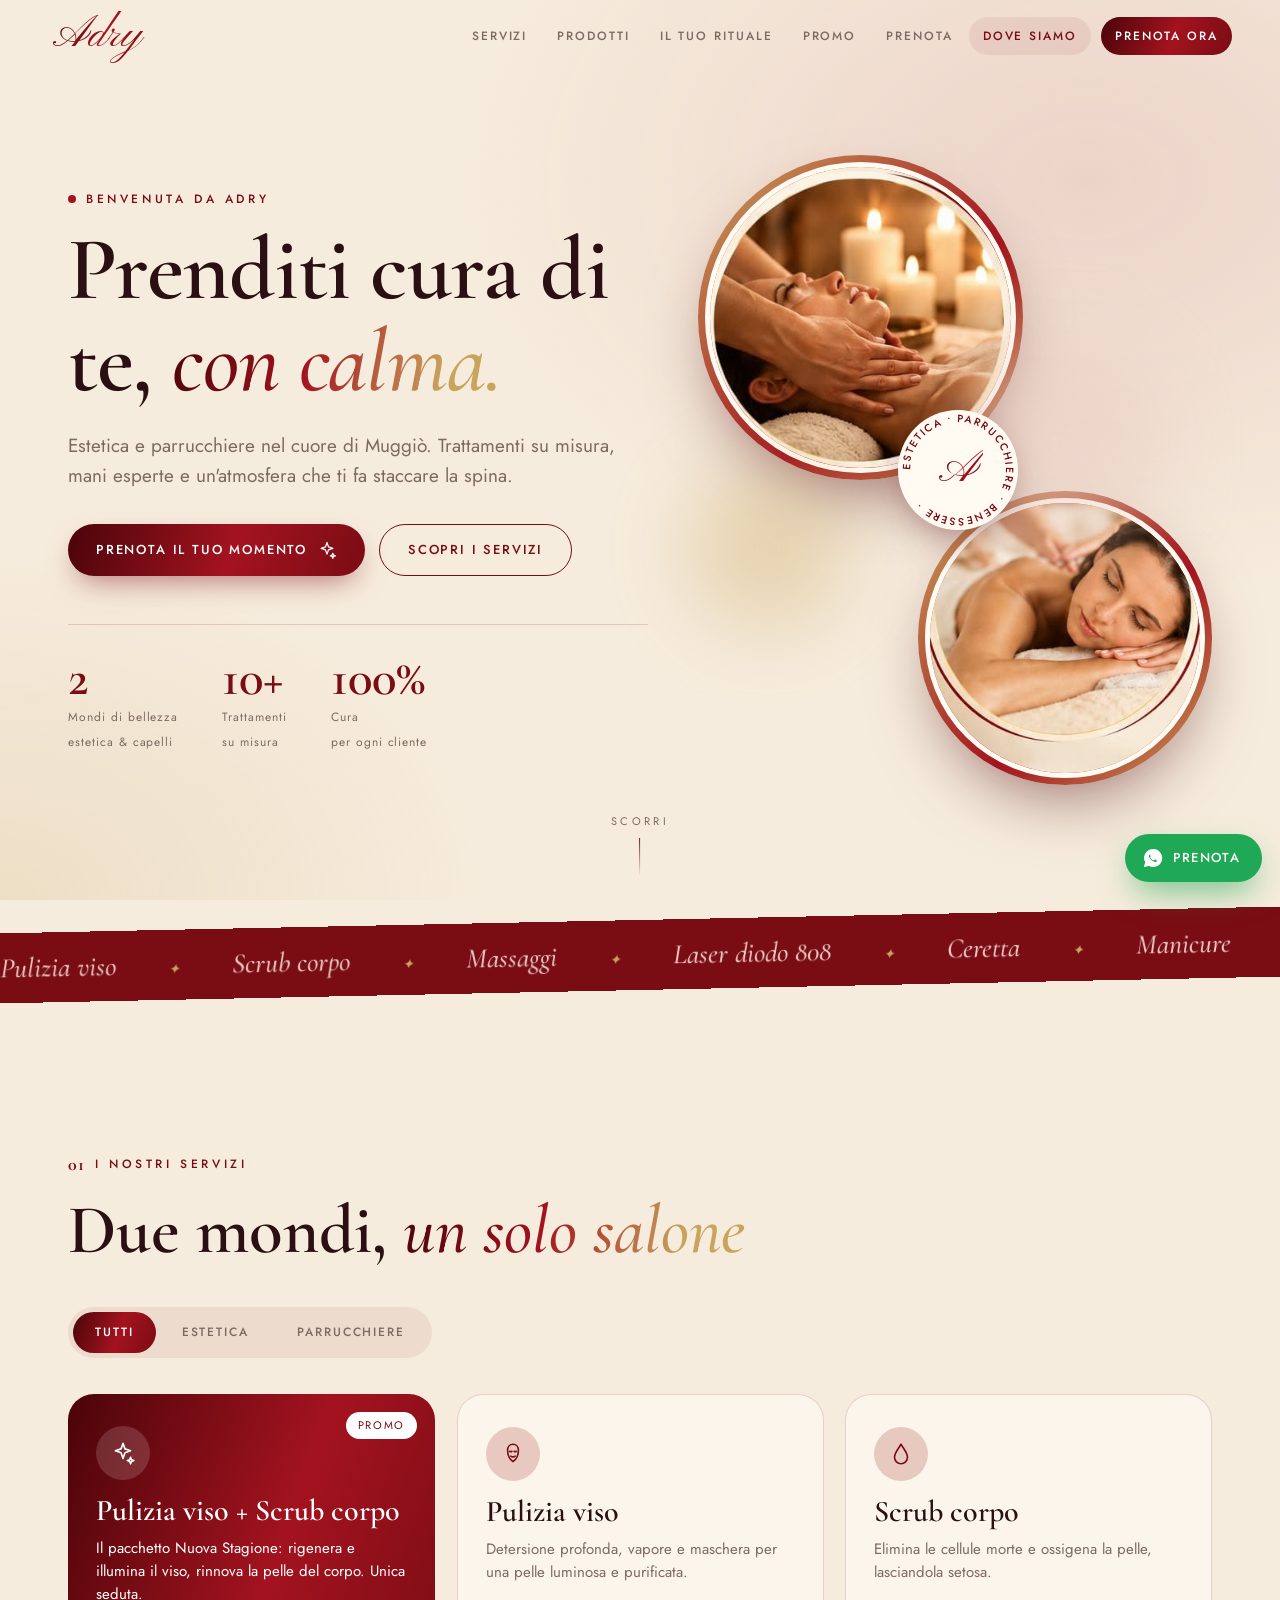
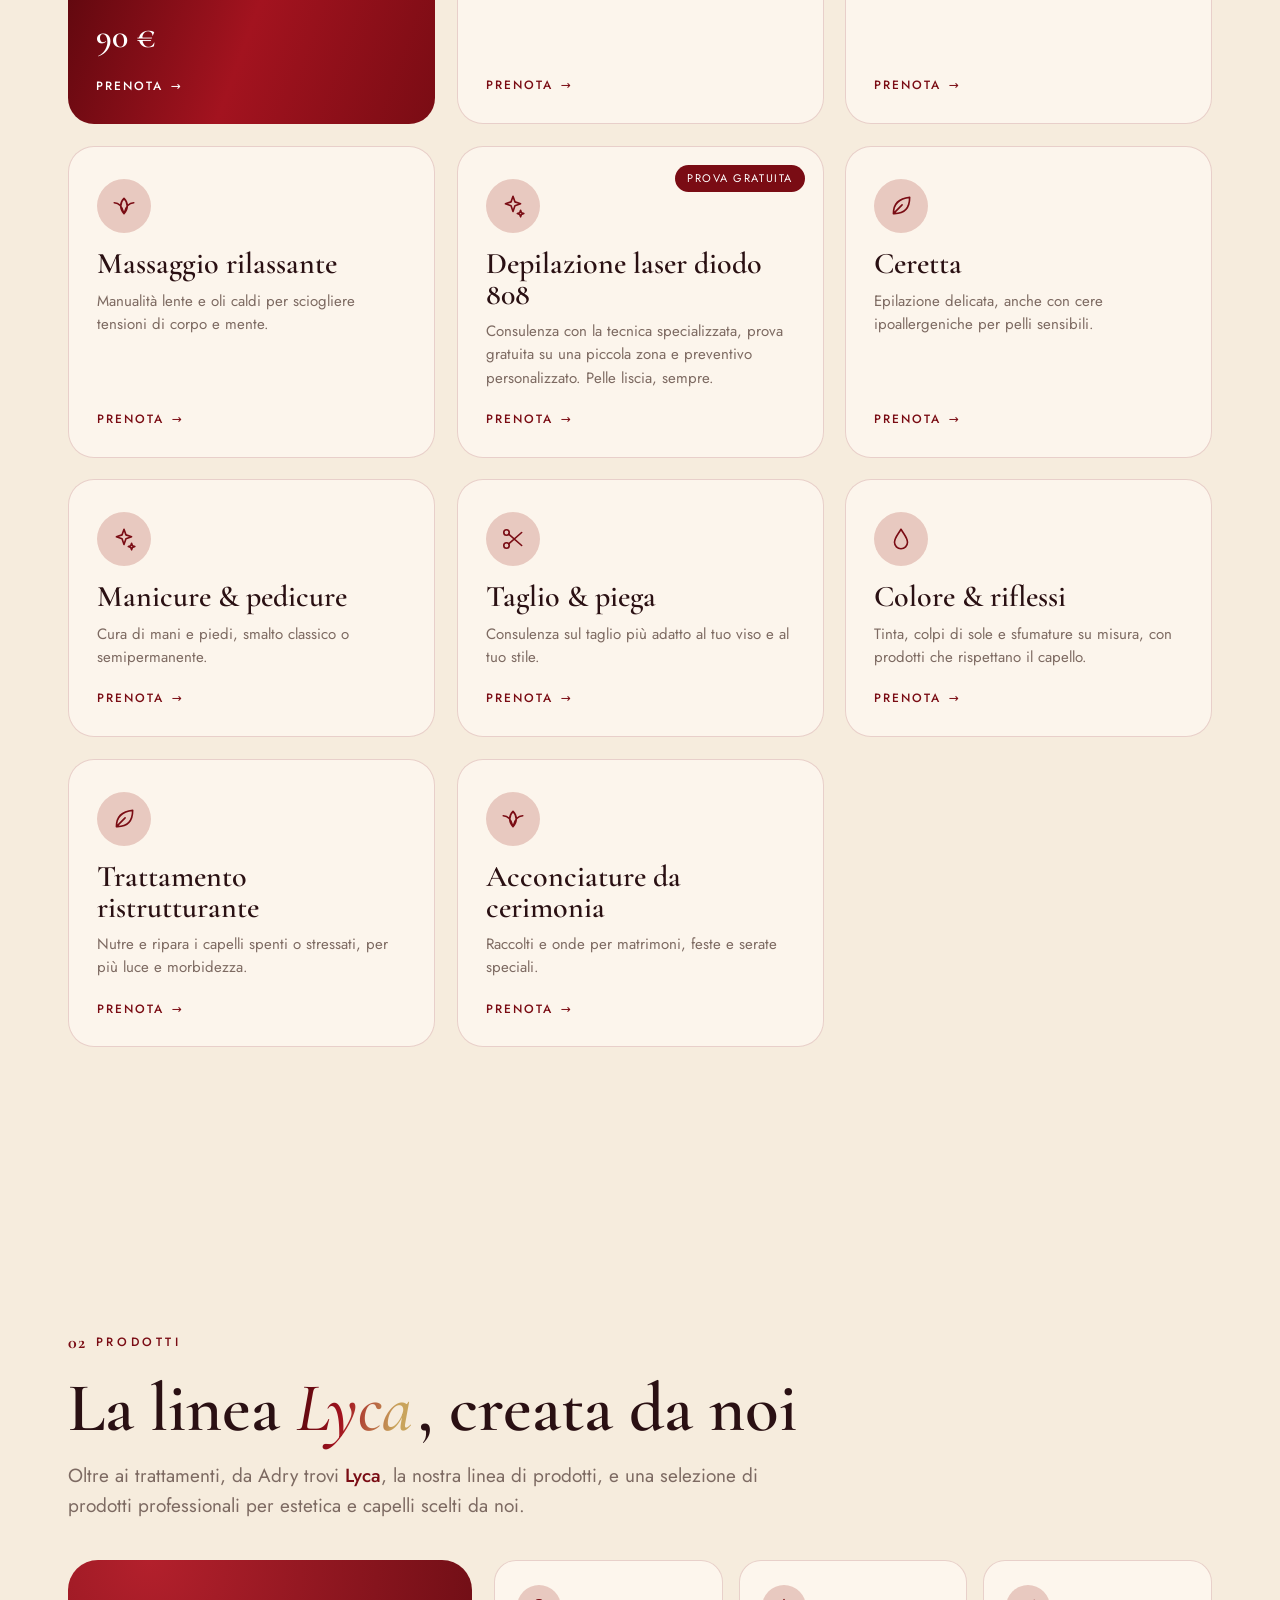
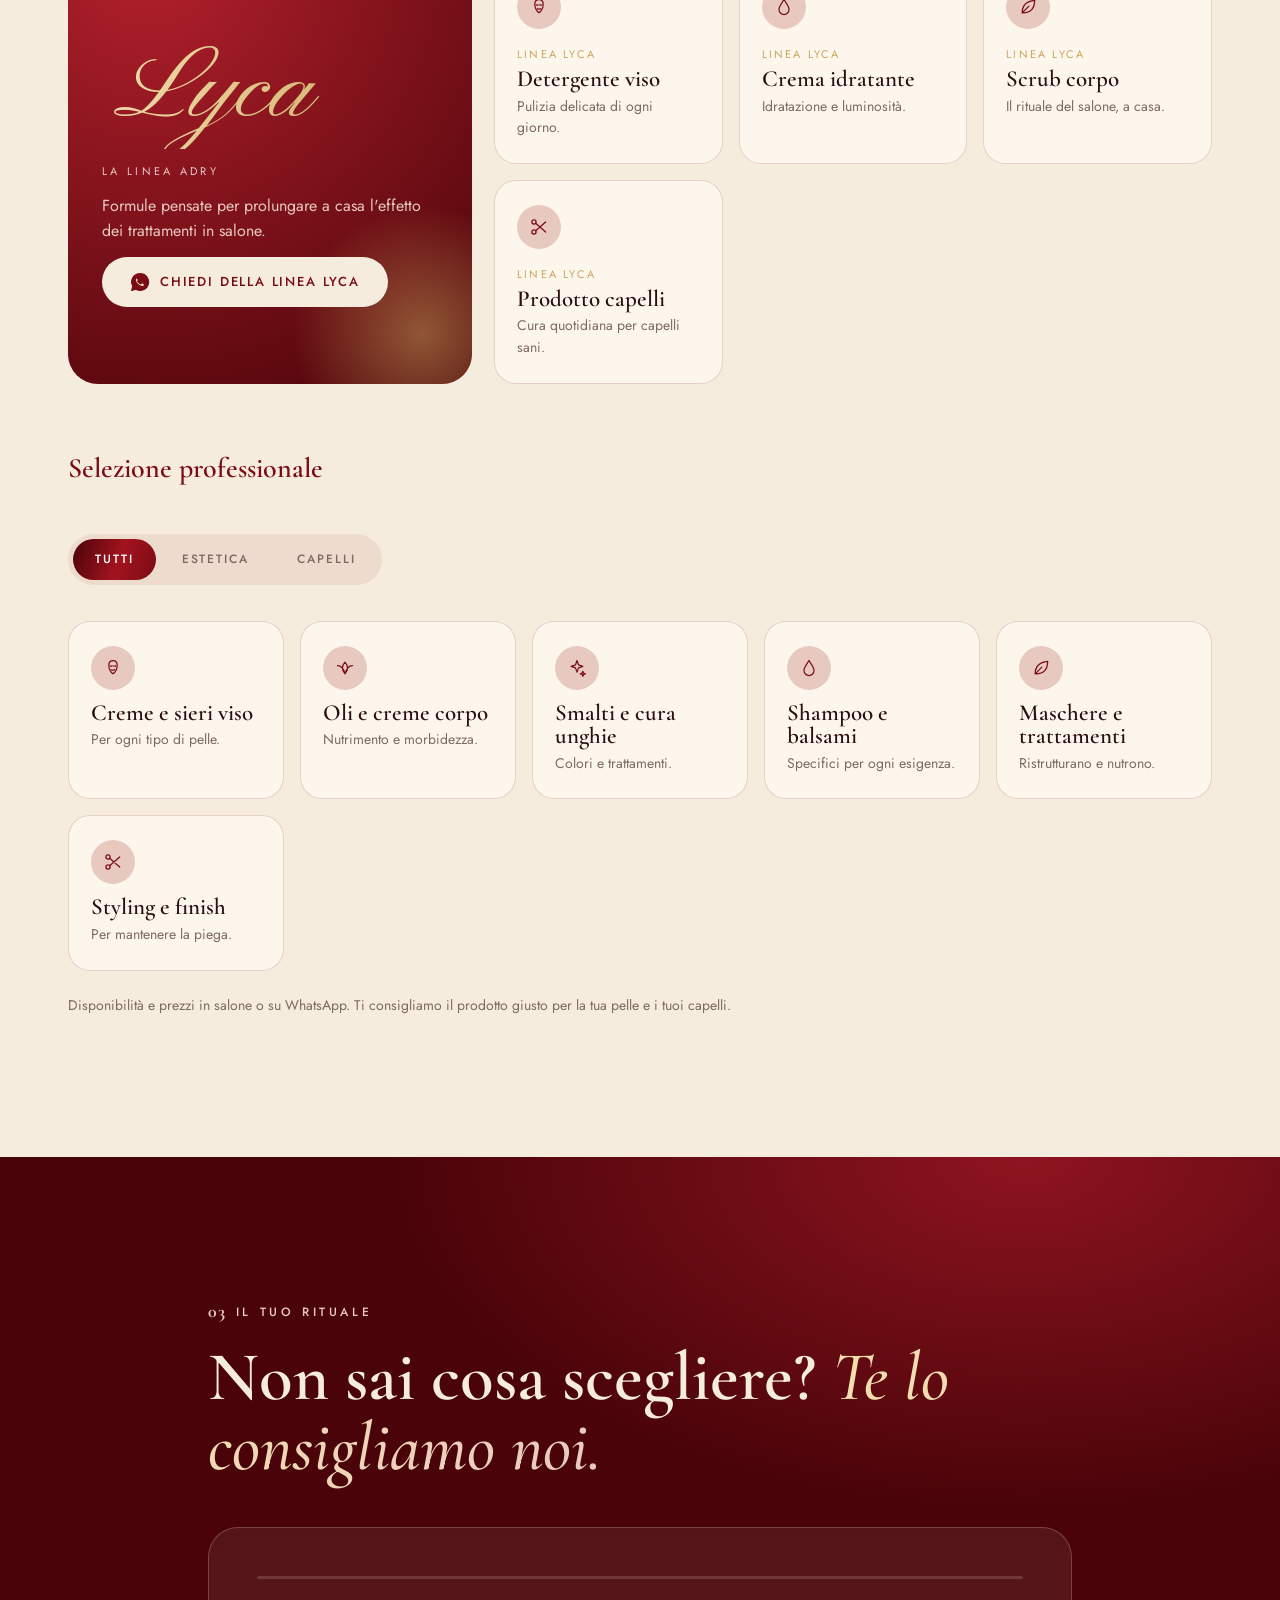
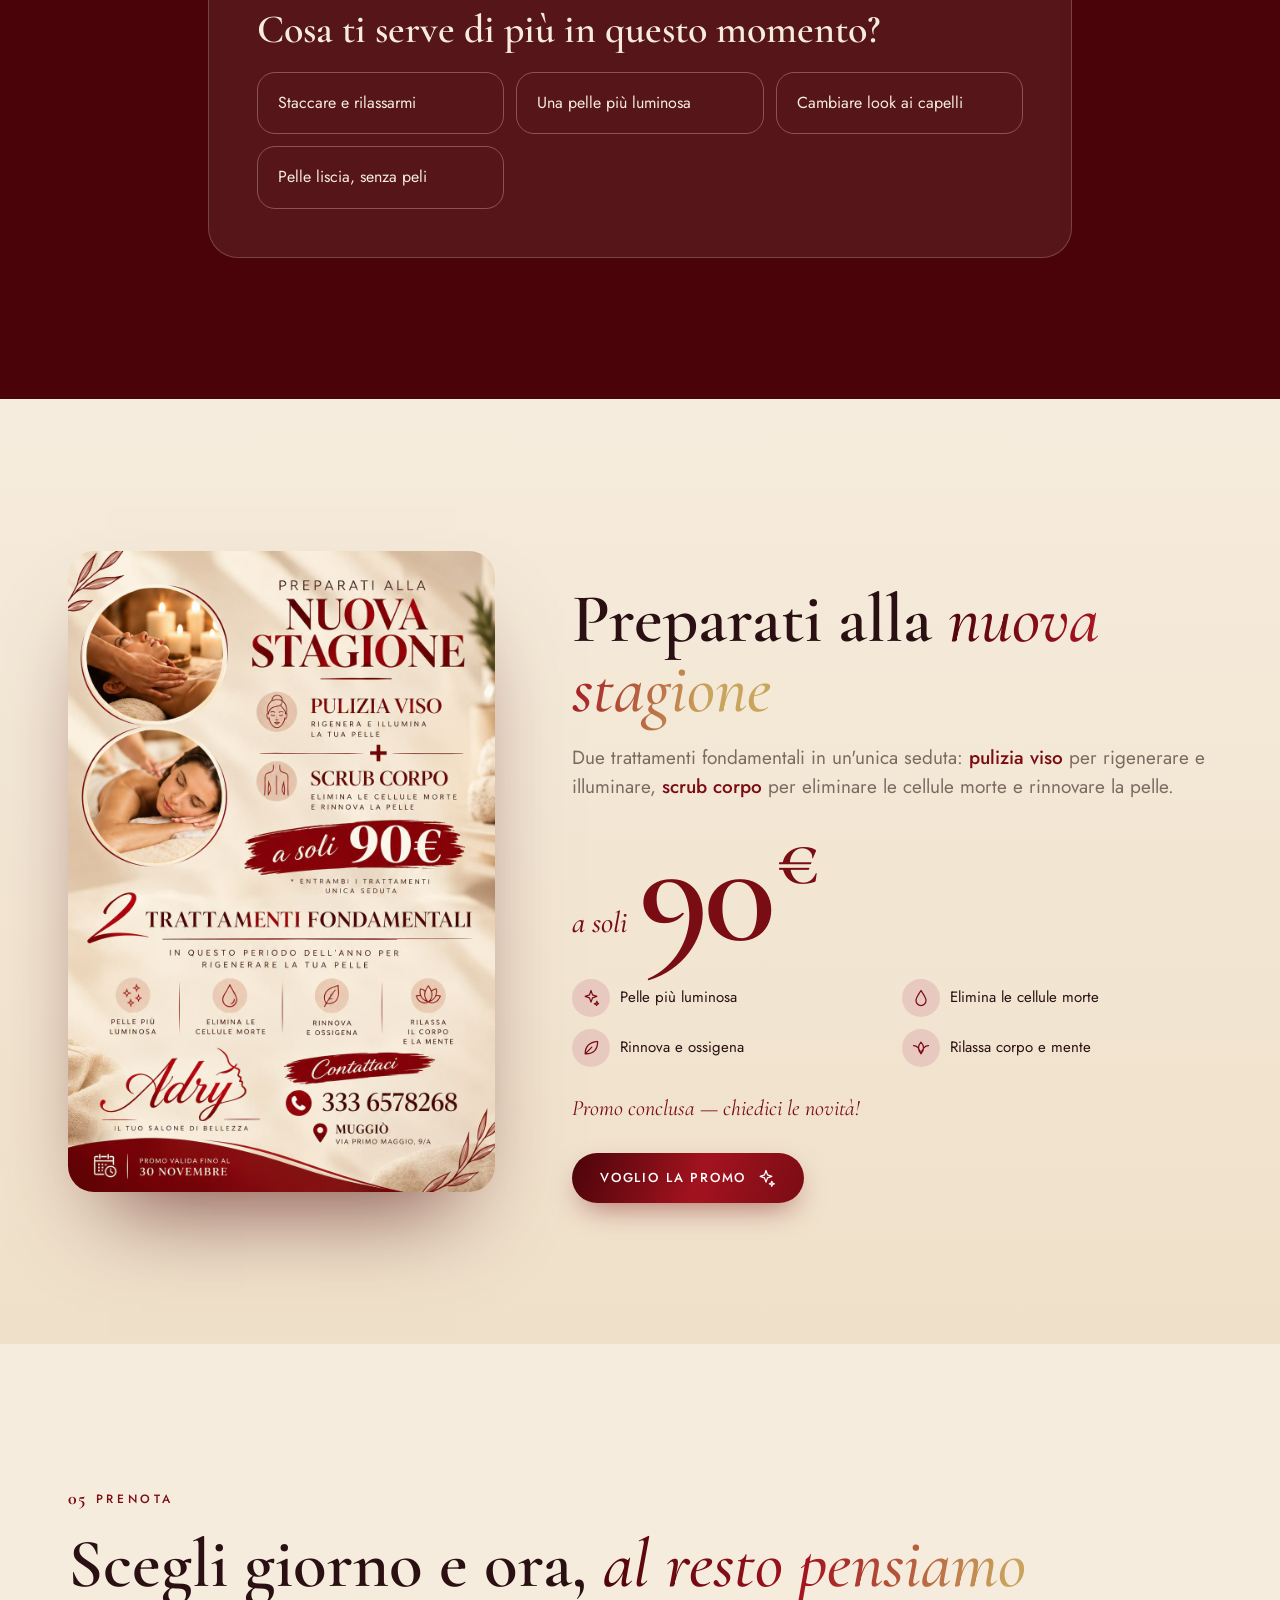
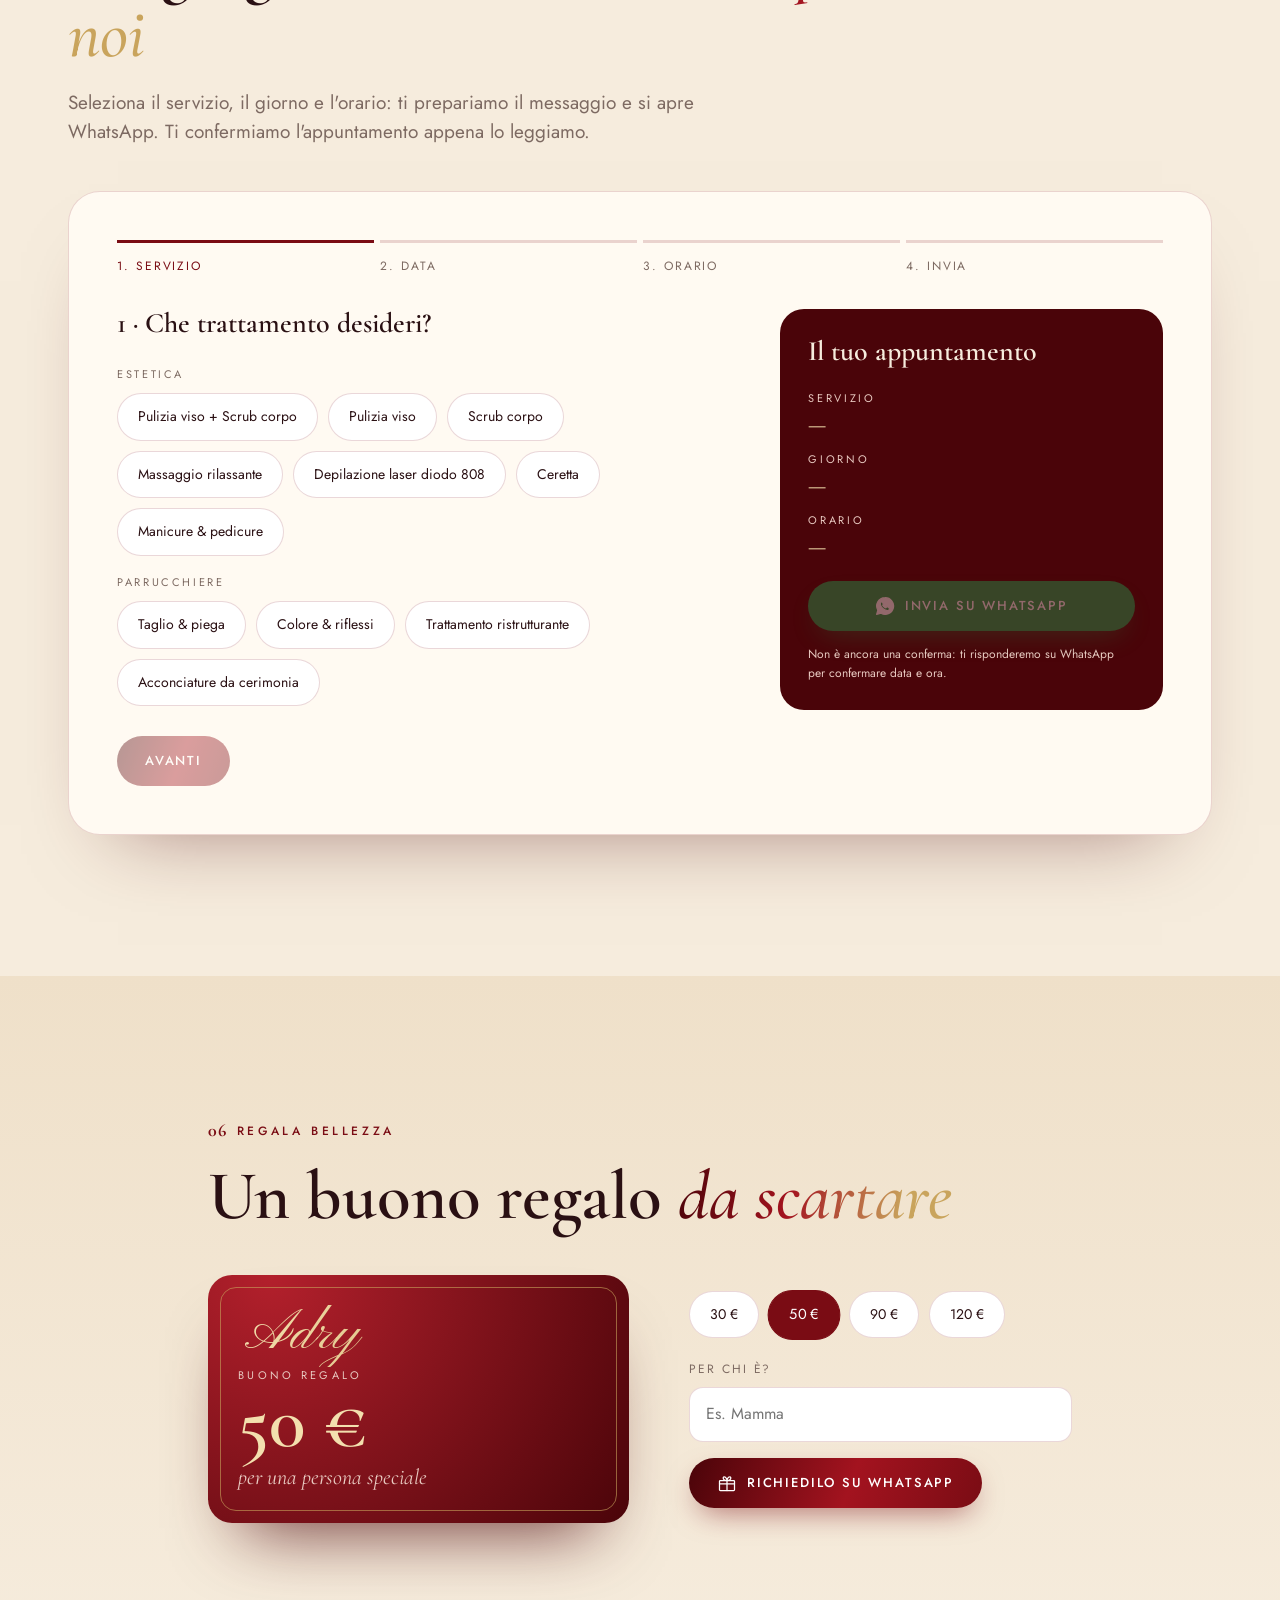
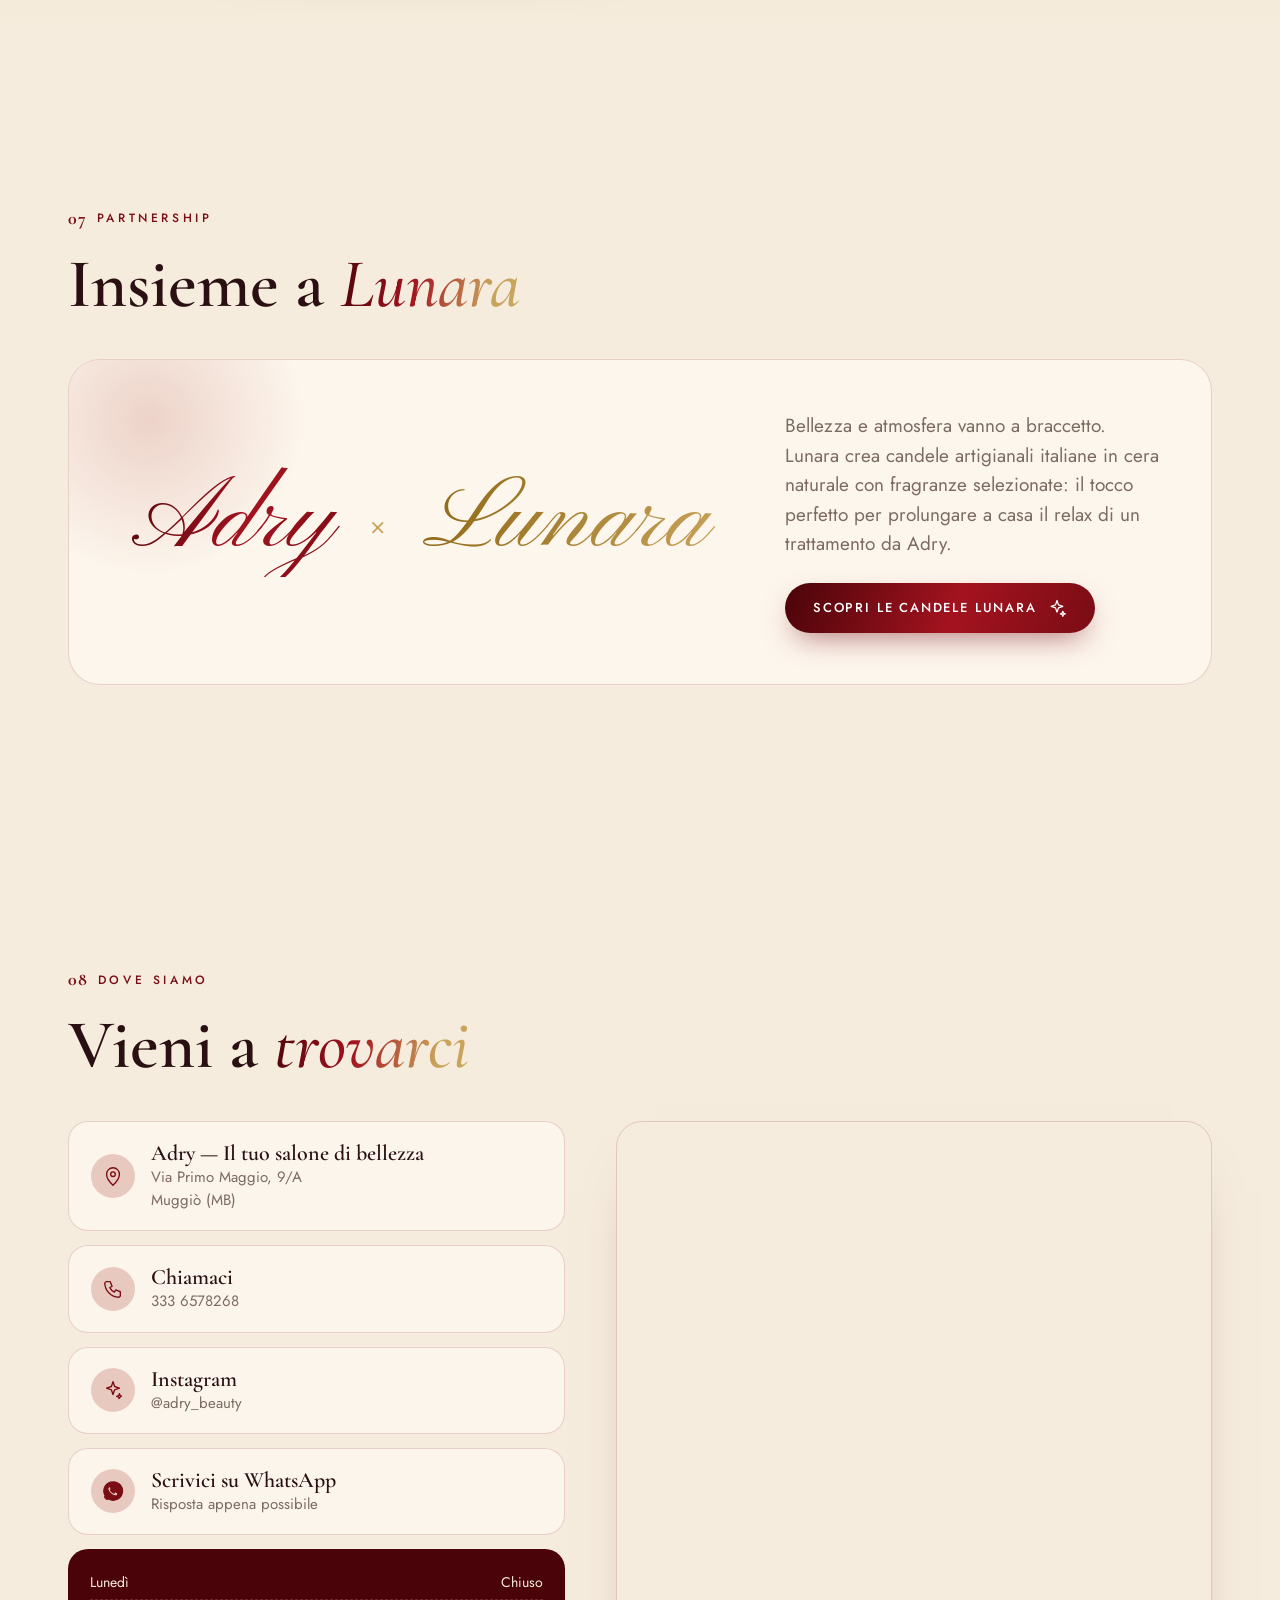
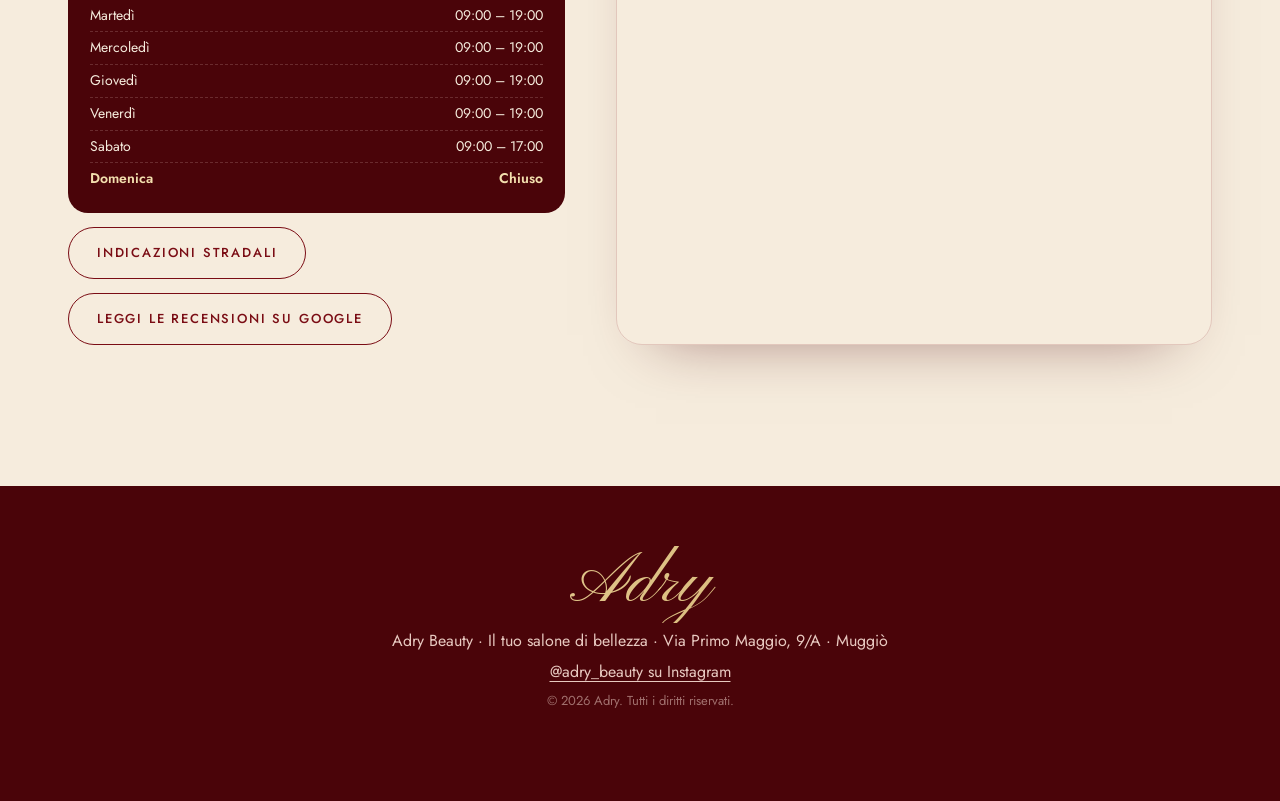
==== index.html @ 962d29e4 "new" ====
<!doctype html>
<html lang="it">
<head>
<meta charset="utf-8">
<meta name="viewport" content="width=device-width,initial-scale=1">
<title>Adry — Salone di bellezza, estetica e parrucchiere a Muggiò</title>
<meta name="description" content="Adry, il tuo salone di bellezza a Muggiò: estetica, trattamenti viso e corpo, parrucchiere. Prenota il tuo appuntamento in un click su WhatsApp.">
<meta name="theme-color" content="#f6ecdd">
<meta property="og:title" content="Adry — Il tuo salone di bellezza">
<meta property="og:description" content="Estetica e parrucchiere a Muggiò. Prenota online via WhatsApp.">
<meta property="og:type" content="website">
<meta property="og:locale" content="it_IT">
<meta property="og:image" content="assets/locandina.jpeg">
<link rel="preconnect" href="https://fonts.googleapis.com">
<link rel="preconnect" href="https://fonts.gstatic.com" crossorigin>
<link href="https://fonts.googleapis.com/css2?family=Cormorant+Garamond:ital,wght@0,500;0,600;0,700;1,500;1,600&family=Jost:wght@300;400;500;600&family=Pinyon+Script&display=swap" rel="stylesheet">
<link rel="stylesheet" href="css/styles.css">
<script type="application/ld+json">
{"@context":"https://schema.org","@type":"BeautySalon","name":"Adry","description":"Salone di bellezza: estetica, depilazione laser e parrucchiere","sameAs":["https://www.instagram.com/adry_beauty/"],"telephone":"+39-333-6578268","address":{"@type":"PostalAddress","streetAddress":"Via Primo Maggio, 9/A","addressLocality":"Muggiò","addressCountry":"IT"},"geo":{"@type":"GeoCoordinates","latitude":45.593909,"longitude":9.231725}}
</script>
</head>
<body>
<svg width="0" height="0" style="position:absolute" aria-hidden="true"><defs>
  <symbol id="i-sparkle" viewBox="0 0 24 24"><path d="M12 3l1.8 5.2L19 10l-5.2 1.8L12 17l-1.8-5.2L5 10l5.2-1.8z M19 16l.8 2.2L22 19l-2.2.8L19 22l-.8-2.2L16 19l2.2-.8z"/></symbol>
  <symbol id="i-face" viewBox="0 0 24 24"><path d="M12 3c-3 0-5 2.3-5 5.5 0 4 2 8.5 5 10.5 3-2 5-6.500 5-10.500C17 5.300 15 3 12 3z M9 9.500c.7.5 1.300.5 2 0 M13 9.500c.7.5 1.300.5 2 0 M10 14c1.200.8 2.800.8 4 0"/></symbol>
  <symbol id="i-drop" viewBox="0 0 24 24"><path d="M12 3C9 8 6 11 6 15a6 6 0 0 0 12 0c0-4-3-7-6-12z"/></symbol>
  <symbol id="i-leaf" viewBox="0 0 24 24"><path d="M5 19C5 10 10 5 20 4c0 10-5 15-14 15z M5 19l8-8"/></symbol>
  <symbol id="i-lotus" viewBox="0 0 24 24"><path d="M12 5c2 2 3 4 3 7s-1 5-3 7c-2-2-3-4-3-7s1-5 3-7z M3 9c4 0 7 2 9 10 M21 9c-4 0-7 2-9 10"/></symbol>
  <symbol id="i-scissors" viewBox="0 0 24 24"><circle cx="6" cy="6" r="2.500"/><circle cx="6" cy="18" r="2.500"/><path d="M8 7.500L20 18 M8 16.500L20 6"/></symbol>
  <symbol id="i-wa" viewBox="0 0 24 24"><path d="M12 2a10 10 0 0 0-8.600 15L2 22l5.200-1.400A10 10 0 1 0 12 2zm5.200 14.200c-.2.600-1.300 1.200-1.800 1.200-.5.100-1 .2-3.300-.7-2.800-1.200-4.600-4-4.700-4.200-.1-.2-1.100-1.500-1.100-2.800s.7-2 1-2.300c.2-.3.500-.3.700-.3h.5c.2 0 .4 0 .6.500l.8 2c.1.200.1.300 0 .5l-.4.600c-.1.200-.3.300-.1.600.9 1.500 2 2.200 3.200 2.800.3.100.5.100.6-.1l.9-1.100c.2-.2.400-.2.600-.1l1.900.9c.3.100.5.200.5.300.1.200.1.800-.1 1.300z"/></symbol>
  <symbol id="i-pin" viewBox="0 0 24 24"><path d="M12 22s7-6.500 7-12a7 7 0 0 0-14 0c0 5.500 7 12 7 12z"/><circle cx="12" cy="10" r="2.500"/></symbol>
  <symbol id="i-phone" viewBox="0 0 24 24"><path d="M5 4h4l2 5-2.500 1.500a11 11 0 0 0 5 5L15 13l5 2v4a2 2 0 0 1-2 2A16 16 0 0 1 3 6a2 2 0 0 1 2-2z"/></symbol>
  <symbol id="i-gift" viewBox="0 0 24 24"><rect x="3" y="9" width="18" height="12" rx="1"/><path d="M12 9v12 M3 13h18 M12 9C9 9 7 7.500 7.500 5.500 8.500 3 12 6 12 9c0-3 3.500-6 4.500-3.500C17 7.500 15 9 12 9z"/></symbol>
</defs></svg>

<div id="intro" aria-hidden="true">
  <div class="intro-in"><span class="logo-script" id="introLogo">Adry</span><small>il tuo salone di bellezza</small></div>
</div>

<div id="progress"></div>
<canvas id="sparkles" aria-hidden="true"></canvas>
<div id="cursor" aria-hidden="true"></div>
<a class="skip" href="#servizi">Salta al contenuto</a>

<header class="hdr" id="hdr">
  <div class="hdr-in">
    <a class="brand" href="#hero" aria-label="Adry — home"><span class="logo-script">Adry</span></a>
    <nav class="nav" aria-label="Menu principale">
      <a href="#servizi">Servizi</a>
      <a href="#prodotti">Prodotti</a>
      <a href="#consiglio">Il tuo rituale</a>
      <a href="#promo">Promo</a>
      <a href="#prenota">Prenota</a>
      <a href="#dove">Dove siamo</a>
      <a class="cta magnetic" href="#prenota">Prenota ora</a>
    </nav>
    <button class="burger" id="burger" aria-label="Apri menu" aria-expanded="false" aria-controls="drawer"><span></span><span></span></button>
  </div>
</header>
<div class="drawer" id="drawer" aria-hidden="true">
  <a href="#servizi">Servizi</a><a href="#prodotti">Prodotti</a><a href="#consiglio">Il tuo rituale</a><a href="#promo">Promo</a><a href="#prenota">Prenota</a><a href="#regalo">Buono regalo</a><a href="#partner">Partnership</a><a href="#dove">Dove siamo</a>
</div>

<main>
  <!-- HERO -->
  <section class="hero" id="hero">
    <div class="petals" aria-hidden="true"></div>
    <div class="wrap hero-grid">
      <div class="hero-txt">
        <p class="kick rv"><span class="dot"></span><span id="openNow">Benvenuta da Adry</span></p>
        <h1 class="split" id="h1" aria-label="Prenditi cura di te, con calma.">Prenditi cura di te, <em>con calma.</em></h1>
        <p class="lead rv" style="--i:4">Estetica e parrucchiere nel cuore di Muggiò. Trattamenti su misura, mani esperte e un'atmosfera che ti fa staccare la spina.</p>
        <div class="cta-row rv" style="--i:5">
          <a class="btn solid magnetic" href="#prenota">Prenota il tuo momento
            <svg class="ic"><use href="#i-sparkle"/></svg></a>
          <a class="btn ghost magnetic" href="#servizi">Scopri i servizi</a>
        </div>
        <div class="stats rv" style="--i:6">
          <div><b data-count="2">0</b><span>Mondi di bellezza<br>estetica &amp; capelli</span></div>
          <div><b data-count="10" data-suffix="+">0</b><span>Trattamenti<br>su misura</span></div>
          <div><b data-count="100" data-suffix="%">0</b><span>Cura<br>per ogni cliente</span></div>
        </div>
      </div>
      <div class="hero-vis rv" style="--i:2" id="hv">
        <div class="ring r1" id="r1"><img src="assets/foto1.jpeg" alt="Massaggio viso rilassante con candele" width="340" height="340"></div>
        <div class="ring r2" id="r2"><img src="assets/foto2.jpeg" alt="Trattamento schiena rilassante" width="340" height="340"></div>
        <div class="orb o1"></div><div class="orb o2"></div>
        <div class="badge" aria-hidden="true">
          <svg viewBox="0 0 120 120"><defs><path id="circ" d="M60 60m-48 0a48 48 0 1 1 96 0a48 48 0 1 1-96 0"/></defs><text><textPath href="#circ">Estetica • Parrucchiere • Benessere • </textPath></text></svg>
          <i class="logo-script">A</i>
        </div>
      </div>
    </div>
    <a class="scroll-cue" href="#servizi">Scorri</a>
  </section>

  <div class="marq" aria-hidden="true"><div class="marq-t">
    <span>Pulizia viso</span><span>Scrub corpo</span><span>Massaggi</span><span>Laser diodo 808</span><span>Ceretta</span><span>Manicure</span><span>Taglio &amp; piega</span><span>Colore</span><span>Trattamenti capelli</span><span>Acconciature</span><span>Linea Lyca</span>
    <span>Pulizia viso</span><span>Scrub corpo</span><span>Massaggi</span><span>Laser diodo 808</span><span>Ceretta</span><span>Manicure</span><span>Taglio &amp; piega</span><span>Colore</span><span>Trattamenti capelli</span><span>Acconciature</span><span>Linea Lyca</span>
  </div></div>

  <!-- SERVIZI -->
  <section class="sec" id="servizi">
    <div class="wrap">
      <p class="kick rv"><b>01</b> I nostri servizi</p>
      <h2 class="rv" style="--i:1">Due mondi, <em>un solo salone</em></h2>
      <div class="tabs rv" role="tablist" aria-label="Categoria servizi" style="--i:2">
        <button role="tab" class="on" data-cat="tutti" aria-selected="true">Tutti</button>
        <button role="tab" data-cat="estetica" aria-selected="false">Estetica</button>
        <button role="tab" data-cat="parrucchiere" aria-selected="false">Parrucchiere</button>
        <i class="tab-ink"></i>
      </div>
      <div class="grid" id="svcGrid"></div>
    </div>
  </section>

  <!-- PRODOTTI -->
  <section class="sec" id="prodotti">
    <div class="wrap">
      <p class="kick rv"><b>02</b> Prodotti</p>
      <h2 class="rv" style="--i:1">La linea <em>Lyca</em>, creata da noi</h2>
      <p class="lead rv" style="--i:2">Oltre ai trattamenti, da Adry trovi <strong>Lyca</strong>, la nostra linea di prodotti, e una selezione di prodotti professionali per estetica e capelli scelti da noi.</p>
      <div class="lyca rv" style="--i:3">
        <div class="lyca-hero">
          <span class="logo-script">Lyca</span>
          <small>La linea Adry</small>
          <p>Formule pensate per prolungare a casa l'effetto dei trattamenti in salone.</p>
          <a class="btn solid magnetic" id="lycaAsk" href="#" target="_blank" rel="noopener"><svg class="ic"><use href="#i-wa"/></svg>Chiedi della linea Lyca</a>
        </div>
        <div class="pgrid" id="lycaGrid"></div>
      </div>
      <h3 class="sub rv">Selezione professionale</h3>
      <div class="tabs rv" role="tablist" aria-label="Categoria prodotti">
        <button role="tab" class="on" data-pcat="tutti" aria-selected="true">Tutti</button>
        <button role="tab" data-pcat="estetica" aria-selected="false">Estetica</button>
        <button role="tab" data-pcat="capelli" aria-selected="false">Capelli</button>
        <i class="tab-ink"></i>
      </div>
      <div class="pgrid" id="proGrid"></div>
      <p class="mut rv note">Disponibilità e prezzi in salone o su WhatsApp. Ti consigliamo il prodotto giusto per la tua pelle e i tuoi capelli.</p>
    </div>
  </section>

  <!-- RITUALE / QUIZ -->
  <section class="sec dark" id="consiglio">
    <div class="wrap narrow">
      <p class="kick rv"><b>03</b> Il tuo rituale</p>
      <h2 class="rv" style="--i:1">Non sai cosa scegliere? <em>Te lo consigliamo noi.</em></h2>
      <div class="quiz rv" id="quiz" style="--i:2">
        <div class="quiz-bar"><i id="quizBar"></i></div>
        <div class="quiz-body" id="quizBody"></div>
      </div>
    </div>
  </section>

  <!-- PROMO -->
  <section class="sec promo" id="promo">
    <div class="wrap promo-grid">
      <div class="promo-card rv tilt" id="promoCard">
        <img src="assets/locandina.jpeg" alt="Locandina promo Nuova Stagione: pulizia viso e scrub corpo a 90 euro" loading="lazy" width="1024" height="1536">
        <div class="shine"></div>
      </div>
      <div class="promo-txt">
        <p class="kick rv"><b>04</b> Promo di stagione</p>
        <h2 class="rv" style="--i:1">Preparati alla <em>nuova stagione</em></h2>
        <p class="lead rv" style="--i:2">Due trattamenti fondamentali in un'unica seduta: <strong>pulizia viso</strong> per rigenerare e illuminare, <strong>scrub corpo</strong> per eliminare le cellule morte e rinnovare la pelle.</p>
        <div class="price rv" style="--i:3"><small>a soli</small><b>90<span>€</span></b></div>
        <ul class="perks rv" style="--i:4">
          <li><svg class="ic"><use href="#i-sparkle"/></svg>Pelle più luminosa</li>
          <li><svg class="ic"><use href="#i-drop"/></svg>Elimina le cellule morte</li>
          <li><svg class="ic"><use href="#i-leaf"/></svg>Rinnova e ossigena</li>
          <li><svg class="ic"><use href="#i-lotus"/></svg>Rilassa corpo e mente</li>
        </ul>
        <div class="count rv" style="--i:5" id="countdown" aria-live="off"></div>
        <a class="btn solid magnetic rv" style="--i:6" href="#prenota" data-pick="promo">Voglio la promo
          <svg class="ic"><use href="#i-sparkle"/></svg></a>
      </div>
    </div>
  </section>

  <!-- PRENOTA -->
  <section class="sec" id="prenota">
    <div class="wrap">
      <p class="kick rv"><b>05</b> Prenota</p>
      <h2 class="rv" style="--i:1">Scegli giorno e ora, <em>al resto pensiamo noi</em></h2>
      <p class="lead rv" style="--i:2">Seleziona il servizio, il giorno e l'orario: ti prepariamo il messaggio e si apre WhatsApp. Ti confermiamo l'appuntamento appena lo leggiamo.</p>
      <div class="book rv" style="--i:3">
        <ol class="steps" id="steps"><li class="on">Servizio</li><li>Data</li><li>Orario</li><li>Invia</li></ol>
        <div class="book-grid">
          <div class="book-main">
            <div class="pane on" data-pane="0">
              <h3>1 · Che trattamento desideri?</h3>
              <div class="chips" id="bkServices"></div>
            </div>
            <div class="pane" data-pane="1">
              <h3>2 · In che giorno?</h3>
              <div class="cal">
                <div class="cal-h"><button type="button" id="calPrev" aria-label="Mese precedente">‹</button><b id="calTitle"></b><button type="button" id="calNext" aria-label="Mese successivo">›</button></div>
                <div class="cal-w"><span>Lun</span><span>Mar</span><span>Mer</span><span>Gio</span><span>Ven</span><span>Sab</span><span>Dom</span></div>
                <div class="cal-g" id="calGrid"></div>
              </div>
            </div>
            <div class="pane" data-pane="2">
              <h3>3 · A che ora?</h3>
              <p class="mut" id="slotsDay"></p>
              <div class="slots" id="slots"></div>
            </div>
            <div class="pane" data-pane="3">
              <h3>4 · Ultimi dettagli</h3>
              <label class="fld">Il tuo nome<input id="bkName" type="text" autocomplete="given-name" placeholder="Es. Giulia"></label>
              <label class="fld">Note (facoltative)<textarea id="bkNote" rows="3" placeholder="Allergie, richieste particolari…"></textarea></label>
            </div>
            <div class="book-nav">
              <button type="button" class="btn ghost" id="bkBack" hidden>Indietro</button>
              <button type="button" class="btn solid" id="bkNext" disabled>Avanti</button>
            </div>
          </div>
          <aside class="summary" aria-live="polite">
            <h4>Il tuo appuntamento</h4>
            <dl>
              <dt>Servizio</dt><dd id="sumSvc">—</dd>
              <dt>Giorno</dt><dd id="sumDay">—</dd>
              <dt>Orario</dt><dd id="sumTime">—</dd>
            </dl>
            <a class="btn wa" id="bkSend" href="#" target="_blank" rel="noopener" aria-disabled="true"><svg class="ic"><use href="#i-wa"/></svg>Invia su WhatsApp</a>
            <small>Non è ancora una conferma: ti risponderemo su WhatsApp per confermare data e ora.</small>
          </aside>
        </div>
      </div>
    </div>
  </section>

  <!-- REGALO -->
  <section class="sec gift" id="regalo">
    <div class="wrap narrow">
      <p class="kick rv"><b>06</b> Regala bellezza</p>
      <h2 class="rv" style="--i:1">Un buono regalo <em>da scartare</em></h2>
      <div class="giftbox rv" style="--i:2">
        <div class="voucher" id="voucher">
          <span class="logo-script">Adry</span>
          <small>Buono regalo</small>
          <b id="vAmount">50 €</b>
          <i id="vTo">per una persona speciale</i>
        </div>
        <div class="giftform">
          <div class="chips" id="vChips"><button type="button" data-v="30">30 €</button><button type="button" class="on" data-v="50">50 €</button><button type="button" data-v="90">90 €</button><button type="button" data-v="120">120 €</button></div>
          <label class="fld">Per chi è?<input id="vName" type="text" placeholder="Es. Mamma"></label>
          <a class="btn solid magnetic" id="vSend" href="#" target="_blank" rel="noopener"><svg class="ic"><use href="#i-gift"/></svg>Richiedilo su WhatsApp</a>
        </div>
      </div>
    </div>
  </section>

  <!-- PARTNERSHIP -->
  <section class="sec partner" id="partner">
    <div class="wrap">
      <p class="kick rv"><b>07</b> Partnership</p>
      <h2 class="rv" style="--i:1">Insieme a <em>Lunara</em></h2>
      <div class="pt rv" style="--i:2">
        <div class="pt-logos" aria-hidden="true">
          <span class="logo-script">Adry</span>
          <i>×</i>
          <span class="logo-script lunara">Lunara</span>
        </div>
        <div class="pt-txt">
          <p class="lead" style="margin-top:0">Bellezza e atmosfera vanno a braccetto. Lunara crea candele artigianali italiane in cera naturale con fragranze selezionate: il tocco perfetto per prolungare a casa il relax di un trattamento da Adry.</p>
          <a class="btn solid magnetic" id="partnerLink" href="#" target="_blank" rel="noopener">Scopri le candele Lunara <svg class="ic"><use href="#i-sparkle"/></svg></a>
        </div>
      </div>
    </div>
  </section>

  <!-- DOVE -->
  <section class="sec" id="dove">
    <div class="wrap">
      <p class="kick rv"><b>08</b> Dove siamo</p>
      <h2 class="rv" style="--i:1">Vieni a <em>trovarci</em></h2>
      <div class="where">
        <div class="where-info rv" style="--i:2">
          <a class="row" href="https://maps.app.goo.gl/JK6FDJvfU5kPSqdN7" target="_blank" rel="noopener"><svg class="ic"><use href="#i-pin"/></svg><span><b>Adry — Il tuo salone di bellezza</b>Via Primo Maggio, 9/A<br>Muggiò (MB)</span></a>
          <a class="row" href="tel:+393336578268"><svg class="ic"><use href="#i-phone"/></svg><span><b>Chiamaci</b>333 6578268</span></a>
          <a class="row" href="https://www.instagram.com/adry_beauty/" target="_blank" rel="noopener"><svg class="ic"><use href="#i-sparkle"/></svg><span><b>Instagram</b>@adry_beauty</span></a>
          <a class="row" id="waRow" href="#" target="_blank" rel="noopener"><svg class="ic"><use href="#i-wa"/></svg><span><b>Scrivici su WhatsApp</b>Risposta appena possibile</span></a>
          <div class="hours" id="hours"></div>
          <a class="btn ghost magnetic" href="https://www.google.com/maps/dir/?api=1&destination=45.593909,9.231725" target="_blank" rel="noopener">Indicazioni stradali</a>
          <a class="btn ghost magnetic" href="https://maps.app.goo.gl/JK6FDJvfU5kPSqdN7" target="_blank" rel="noopener">Leggi le recensioni su Google</a>
        </div>
        <div class="map rv" style="--i:3">
          <iframe title="Mappa Adry" loading="lazy" referrerpolicy="no-referrer-when-downgrade"
            src="https://www.google.com/maps?q=45.593909,9.231725&z=16&output=embed"></iframe>
        </div>
      </div>
    </div>
  </section>
</main>

<footer class="foot">
  <span class="logo-script">Adry</span>
  <p>Adry Beauty · Il tuo salone di bellezza · Via Primo Maggio, 9/A · Muggiò</p>
  <p><a href="https://www.instagram.com/adry_beauty/" target="_blank" rel="noopener">@adry_beauty su Instagram</a></p>
  <p class="mut">© <span id="yr"></span> Adry. Tutti i diritti riservati.</p>
</footer>

<a class="fab" id="fab" href="#" target="_blank" rel="noopener" aria-label="Scrivici su WhatsApp"><svg class="ic"><use href="#i-wa"/></svg><span>Prenota</span></a>

<script src="js/data.js"></script>
<script src="js/main.js"></script>
</body>
</html>
---- css/styles.css ----
:root{
  --cream:#f6ecdd;--cream2:#efe0c9;--paper:#fffaf2;
  --wine:#7a0c14;--wine2:#a3131f;--wine3:#4a0409;
  --rose:#e8c9c0;--gold:#c9a45c;--ink:#2a1013;--mut:#7d6a62;
  --line:rgba(122,12,20,.16);
  --f-serif:"Cormorant Garamond",Georgia,serif;
  --f-body:"Jost",system-ui,-apple-system,"Segoe UI",sans-serif;
  --f-script:"Pinyon Script",cursive;
  --ease:cubic-bezier(.2,.8,.2,1);
  --grad:linear-gradient(110deg,var(--wine3),var(--wine2) 55%,var(--wine));
}
*{box-sizing:border-box;margin:0;padding:0}
html{scroll-behavior:smooth;background:var(--cream)}
body{background:var(--cream);color:var(--ink);font-family:var(--f-body);font-weight:400;line-height:1.55;overflow-x:hidden;-webkit-font-smoothing:antialiased}
body.lock{overflow:hidden}
img{display:block;max-width:100%}
a{color:inherit;text-decoration:none}
button,input,textarea{font:inherit;color:inherit}
button{cursor:pointer;background:none;border:0}
::selection{background:var(--wine);color:#fff}
:focus-visible{outline:2px solid var(--wine2);outline-offset:3px}
.ic{width:20px;height:20px;fill:none;stroke:currentColor;stroke-width:1.5;stroke-linecap:round;stroke-linejoin:round;flex:none}
#i-wa,.ic use[href="#i-wa"]{fill:currentColor}
[hidden]{display:none!important}
.mut{color:var(--mut)}
.skip{position:absolute;left:-999px;top:8px;background:var(--wine);color:#fff;padding:8px 14px;border-radius:8px;z-index:900}
.skip:focus{left:8px}
.wrap{max-width:1240px;margin:0 auto;padding:0 clamp(20px,4vw,48px)}
.wrap.narrow{max-width:960px}
.logo-script{font-family:var(--f-script);background:var(--grad);-webkit-background-clip:text;background-clip:text;color:transparent;padding:0 .12em;line-height:1.1}

/* ---- intro ---- */
#intro{position:fixed;inset:0;z-index:800;background:radial-gradient(circle at 50% 45%,var(--paper),var(--cream2));display:grid;place-content:center;text-align:center;clip-path:circle(150% at 50% 50%);transition:clip-path 1.1s var(--ease),opacity .4s .8s}
#intro.out{clip-path:circle(0% at 50% 45%);opacity:0;pointer-events:none}
#intro .logo-script{display:block;font-size:clamp(88px,18vw,150px);clip-path:inset(-30% 100% -30% -10%);animation:write 1.6s .2s var(--ease) forwards}
#intro small{display:block;letter-spacing:.4em;text-transform:uppercase;font-size:11px;color:var(--mut);opacity:0;animation:fade 1s 1.4s forwards}
@keyframes write{to{clip-path:inset(-30% -15% -30% -10%)}}
@keyframes fade{to{opacity:1}}

#progress{position:fixed;top:0;left:0;height:3px;width:100%;transform-origin:0 50%;transform:scaleX(0);background:var(--grad);z-index:300}
#sparkles{position:fixed;inset:0;width:100%;height:100%;pointer-events:none;z-index:250}
#cursor{position:fixed;top:0;left:0;width:260px;height:260px;margin:-130px 0 0 -130px;border-radius:50%;pointer-events:none;z-index:1;background:radial-gradient(circle,rgba(163,19,31,.14),transparent 65%);opacity:0;transition:opacity .4s;will-change:transform}
#cursor.on{opacity:1}
main,.foot{position:relative;z-index:2}

/* ---- header ---- */
.hdr{position:fixed;inset:0 0 auto 0;z-index:200;transition:transform .5s var(--ease),background .4s,border-color .4s;border-bottom:1px solid transparent}
.hdr.scrolled{background:rgba(246,236,221,.85);backdrop-filter:blur(16px);-webkit-backdrop-filter:blur(16px);border-color:var(--line)}
.hdr.hide{transform:translateY(-100%)}
.hdr-in{max-width:1360px;margin:0 auto;padding:12px clamp(20px,4vw,48px);display:flex;align-items:center;gap:20px}
.brand .logo-script{font-size:44px}
.nav{margin-left:auto;display:flex;align-items:center;gap:2px}
.nav a{font-size:12px;letter-spacing:.16em;text-transform:uppercase;font-weight:500;padding:10px 14px;border-radius:99px;color:var(--mut);transition:.25s}
.nav a:hover,.nav a.on{color:var(--wine);background:rgba(122,12,20,.07)}
.nav a.cta{background:var(--grad);color:#fff;margin-left:8px}
.nav a.cta:hover{filter:brightness(1.15)}
.burger{display:none;margin-left:auto;width:44px;height:44px;border-radius:50%;border:1px solid var(--line)}
.burger span{display:block;width:18px;height:2px;background:var(--wine);margin:4px auto;transition:.3s}
.burger[aria-expanded=true] span:first-child{transform:translateY(3px) rotate(45deg)}
.burger[aria-expanded=true] span:last-child{transform:translateY(-3px) rotate(-45deg)}
.drawer{position:fixed;inset:0;z-index:190;background:rgba(246,236,221,.97);display:grid;place-content:center;gap:6px;text-align:center;opacity:0;pointer-events:none;transition:.4s}
.drawer.open{opacity:1;pointer-events:auto}
.drawer a{font:600 clamp(30px,8vw,44px) var(--f-serif);color:var(--wine);padding:6px}

/* ---- buttons ---- */
.btn{display:inline-flex;align-items:center;gap:10px;padding:15px 28px;border-radius:99px;font-size:13px;font-weight:500;letter-spacing:.14em;text-transform:uppercase;transition:transform .3s var(--ease),box-shadow .3s,background .3s,color .3s;will-change:transform}
.btn.solid{background:var(--grad);color:#fff;box-shadow:0 12px 30px -10px rgba(122,12,20,.6)}
.btn.solid:hover{box-shadow:0 18px 40px -10px rgba(122,12,20,.7)}
.btn.solid:disabled,.btn[aria-disabled=true]{opacity:.4;pointer-events:none;box-shadow:none}
.btn.ghost{border:1px solid var(--wine);color:var(--wine)}
.btn.ghost:hover{background:var(--wine);color:#fff}
.btn.wa{background:#1fa855;color:#fff;box-shadow:0 12px 30px -10px rgba(31,168,85,.6);justify-content:center;width:100%}

/* ---- typography ---- */
h1,h2,h3,h4{font-family:var(--f-serif);font-weight:600;line-height:1.02;color:var(--ink)}
h1{font-size:clamp(46px,7vw,92px);letter-spacing:-.01em}
h2{font-size:clamp(38px,5.4vw,70px);max-width:15em}
h3{font-size:28px}
em{font-style:italic;font-weight:500;background:linear-gradient(100deg,var(--wine3),var(--wine2),var(--gold) 80%);-webkit-background-clip:text;background-clip:text;color:transparent;padding-right:.08em}
.lead{font-size:clamp(16px,1.5vw,19px);color:var(--mut);max-width:38em;margin-top:18px}
.lead strong{color:var(--wine);font-weight:500}
.kick{display:inline-flex;align-items:center;gap:10px;font-size:12px;letter-spacing:.3em;text-transform:uppercase;color:var(--wine);margin-bottom:16px;font-weight:500}
.kick b{font-family:var(--f-serif);font-size:18px;letter-spacing:.05em}
.kick .dot{width:8px;height:8px;border-radius:50%;background:var(--wine2);box-shadow:0 0 0 0 rgba(163,19,31,.5);animation:ping 2s infinite}
@keyframes ping{70%{box-shadow:0 0 0 10px transparent}100%{box-shadow:0 0 0 0 transparent}}
.sec{padding:clamp(80px,11vw,150px) 0;position:relative}
.sec h2{margin-bottom:8px}
.sub{margin:70px 0 18px;color:var(--wine)}
.note{margin-top:24px;font-size:14px}

/* reveal */
.rv{opacity:0;transform:translateY(34px);transition:opacity .9s var(--ease),transform .9s var(--ease);transition-delay:calc(var(--i,0)*.1s)}
.rv.in{opacity:1;transform:none}
.split .w{display:inline-block;overflow:hidden;vertical-align:top;padding-bottom:.12em;margin-bottom:-.12em}
.split .w>span{display:inline-block;transform:translateY(110%) rotate(4deg);transition:transform 1s var(--ease);transition-delay:calc(var(--d)*.07s + 1.9s)}
.split.in .w>span{transform:none}

/* ---- hero ---- */
.hero{min-height:100svh;display:flex;align-items:center;padding:130px 0 90px;position:relative;overflow:hidden;background:radial-gradient(900px 600px at 85% 20%,rgba(232,201,192,.7),transparent 70%),radial-gradient(700px 500px at 0% 100%,rgba(201,164,92,.18),transparent 70%)}
.hero-grid{display:grid;grid-template-columns:1.05fr .95fr;gap:40px;align-items:center;width:100%}
.hero .lead{margin-top:24px}
.cta-row{display:flex;gap:14px;flex-wrap:wrap;margin-top:34px}
.stats{display:flex;gap:clamp(20px,4vw,44px);margin-top:48px;padding-top:28px;border-top:1px solid var(--line)}
.stats b{display:block;font:600 clamp(36px,4vw,52px)/1 var(--f-serif);color:var(--wine)}
.stats span{font-size:12px;letter-spacing:.08em;color:var(--mut)}
.hero-vis{position:relative;height:min(640px,70vh);min-height:460px;perspective:1000px}
.ring{position:absolute;border-radius:50%;padding:7px;background:linear-gradient(135deg,var(--gold),var(--wine2) 60%,var(--gold));box-shadow:0 30px 70px -25px rgba(74,4,9,.6);transform:translate3d(var(--px,0),var(--py,0),0);transition:transform .25s ease-out}
.ring img{width:100%;height:100%;border-radius:50%;object-fit:cover;border:5px solid var(--paper)}
.ring.r1{width:min(380px,62%);aspect-ratio:1;top:0;left:2%;animation:float 9s ease-in-out infinite}
.ring.r2{width:min(330px,56%);aspect-ratio:1;bottom:0;right:0;animation:float 11s -4s ease-in-out infinite}
@keyframes float{50%{margin-top:-18px}}
.orb{position:absolute;border-radius:50%;filter:blur(40px);opacity:.5;animation:float 12s ease-in-out infinite}
.orb.o1{width:200px;height:200px;background:var(--rose);top:30%;right:10%}
.orb.o2{width:160px;height:160px;background:var(--gold);bottom:25%;left:0;opacity:.35}
.badge{position:absolute;left:50%;top:50%;width:120px;height:120px;margin:-60px 0 0 -52px;border-radius:50%;background:var(--paper);display:grid;place-items:center;box-shadow:0 14px 40px -10px rgba(74,4,9,.5);z-index:3}
.badge svg{position:absolute;inset:0;animation:spin 20s linear infinite}
.badge text{font:500 10.5px var(--f-body);letter-spacing:.18em;text-transform:uppercase;fill:var(--wine)}
.badge i{font-size:48px;font-style:normal}
@keyframes spin{to{transform:rotate(360deg)}}
.petals{position:absolute;inset:0;pointer-events:none;overflow:hidden}
.petals i{position:absolute;top:-30px;width:14px;height:18px;border-radius:80% 0 80% 0;background:linear-gradient(135deg,var(--rose),var(--wine2));opacity:.55;animation:fall linear infinite}
@keyframes fall{to{transform:translate3d(var(--dx),110vh,0) rotate(540deg)}}
.scroll-cue{position:absolute;bottom:24px;left:50%;transform:translateX(-50%);font-size:11px;letter-spacing:.3em;text-transform:uppercase;color:var(--mut);display:flex;flex-direction:column;align-items:center;gap:8px}
.scroll-cue::after{content:"";width:1px;height:38px;background:linear-gradient(var(--wine),transparent);animation:drip 2s infinite}
@keyframes drip{0%{transform:scaleY(0);transform-origin:top}50%{transform:scaleY(1);transform-origin:top}51%{transform-origin:bottom}100%{transform:scaleY(0);transform-origin:bottom}}

.marq{overflow:hidden;background:var(--wine);color:var(--rose);padding:18px 0;transform:rotate(-1.2deg);margin:20px -2vw;position:relative;z-index:3}
.marq-t{display:flex;gap:0;width:max-content;animation:marq 38s linear infinite}
.marq-t span{font:italic 500 28px var(--f-serif);padding:0 26px;white-space:nowrap}
.marq-t span::after{content:"✦";margin-left:52px;font-size:14px;color:var(--gold)}
@keyframes marq{to{transform:translateX(-50%)}}

/* ---- servizi ---- */
.tabs{position:relative;display:inline-flex;gap:4px;padding:5px;border-radius:99px;background:rgba(122,12,20,.07);margin:34px 0 36px}
.tabs button{position:relative;z-index:1;padding:11px 22px;border-radius:99px;font-size:12px;letter-spacing:.16em;text-transform:uppercase;font-weight:500;color:var(--mut);transition:color .3s}
.tabs button.on{color:#fff}
.tab-ink{position:absolute;z-index:0;top:5px;bottom:5px;left:0;width:0;border-radius:99px;background:var(--grad);transition:left .45s var(--ease),width .45s var(--ease)}
.grid{display:grid;grid-template-columns:repeat(auto-fill,minmax(290px,1fr));gap:22px}
.card{position:relative;padding:32px 28px 28px;border-radius:26px;background:rgba(255,250,242,.7);border:1px solid var(--line);overflow:hidden;transition:transform .5s var(--ease),box-shadow .5s,opacity .4s;transform:perspective(900px) rotateX(var(--rx,0)) rotateY(var(--ry,0));display:flex;flex-direction:column;gap:10px}
.card::before{content:"";position:absolute;inset:0;background:radial-gradient(320px circle at var(--cx,50%) var(--cy,0),rgba(163,19,31,.13),transparent 60%);opacity:0;transition:opacity .3s;pointer-events:none}
.card:hover{box-shadow:0 30px 60px -30px rgba(74,4,9,.45)}
.card:hover::before{opacity:1}
.card.hide{display:none}
.card .ico{width:54px;height:54px;border-radius:50%;background:var(--rose);color:var(--wine);display:grid;place-items:center;margin-bottom:6px}
.card .ico .ic{width:26px;height:26px}
.card h3{font-size:30px}
.card p{color:var(--mut);font-size:15px;flex:1}
.card .bk{margin-top:10px;font-size:12px;letter-spacing:.16em;text-transform:uppercase;color:var(--wine);font-weight:500;display:inline-flex;align-items:center;gap:8px}
.card .bk::after{content:"→";transition:transform .3s}
.card:hover .bk::after{transform:translateX(6px)}
.card .tag{position:absolute;top:18px;right:18px;font-size:11px;letter-spacing:.14em;text-transform:uppercase;padding:5px 12px;border-radius:99px;background:var(--wine);color:#fff}
.card.promo-c{background:var(--grad);color:#fff;border:0}
.card.promo-c h3,.card.promo-c p,.card.promo-c .bk{color:#fff}
.card.promo-c .ico{background:rgba(255,255,255,.15);color:#fff}
.card .pr{font:600 34px var(--f-serif)}

/* ---- prodotti / Lyca ---- */
.lyca{display:grid;grid-template-columns:.9fr 1.6fr;gap:22px;margin-top:40px}
.lyca-hero{border-radius:30px;padding:40px 34px;background:radial-gradient(circle at 20% 0,#b3202c,var(--wine3));color:var(--cream);display:flex;flex-direction:column;gap:14px;justify-content:center;position:relative;overflow:hidden}
.lyca-hero::after{content:"";position:absolute;width:260px;height:260px;border-radius:50%;right:-80px;bottom:-80px;background:radial-gradient(circle,rgba(201,164,92,.5),transparent 70%)}
.lyca-hero .logo-script{font-size:clamp(70px,8vw,110px);background:linear-gradient(110deg,#f3dfae,#c9a45c);-webkit-background-clip:text;background-clip:text;color:transparent}
.lyca-hero small{letter-spacing:.3em;text-transform:uppercase;font-size:11px;color:var(--rose)}
.lyca-hero p{color:var(--rose);max-width:22em}
.lyca-hero .btn{align-self:flex-start;position:relative;z-index:1;background:var(--cream);color:var(--wine);box-shadow:none}
.pgrid{display:grid;grid-template-columns:repeat(auto-fill,minmax(210px,1fr));gap:16px}
.pcard{padding:24px 22px;border-radius:22px;background:rgba(255,250,242,.75);border:1px solid var(--line);transition:transform .4s var(--ease),box-shadow .4s}
.pcard:hover{transform:translateY(-6px);box-shadow:0 24px 50px -28px rgba(74,4,9,.5)}
.pcard .ico{width:44px;height:44px;border-radius:50%;background:var(--rose);color:var(--wine);display:grid;place-items:center;margin-bottom:12px}
.pcard h4{font-size:23px;margin-bottom:4px}
.pcard p{font-size:14px;color:var(--mut)}
.pcard.hide{display:none}
.pcard .lyca-t{display:inline-block;font:11px var(--f-body);letter-spacing:.2em;text-transform:uppercase;color:var(--gold);margin-bottom:6px}

/* ---- quiz ---- */
.sec.dark{background:radial-gradient(900px 500px at 80% 0,#8e1420,transparent 70%),var(--wine3);color:var(--cream);overflow:hidden}
.sec.dark h2,.sec.dark h3{color:var(--cream)}
.sec.dark .kick{color:var(--rose)}
.sec.dark em{background:linear-gradient(100deg,#f3dfae,#e8c9c0);-webkit-background-clip:text;background-clip:text}
.quiz{margin-top:44px;padding:clamp(24px,4vw,48px);border-radius:30px;background:rgba(255,250,242,.07);border:1px solid rgba(232,201,192,.25);backdrop-filter:blur(10px)}
.quiz-bar{height:3px;background:rgba(255,255,255,.15);border-radius:3px;margin-bottom:30px;overflow:hidden}
.quiz-bar i{display:block;height:100%;width:0;background:linear-gradient(90deg,var(--gold),var(--rose));transition:width .6s var(--ease)}
.quiz h3{margin-bottom:22px;font-size:clamp(26px,3.4vw,40px)}
.opts{display:grid;grid-template-columns:repeat(auto-fit,minmax(220px,1fr));gap:12px}
.opt{padding:18px 20px;border-radius:18px;border:1px solid rgba(232,201,192,.35);text-align:left;color:var(--cream);transition:.3s;font-size:16px}
.opt:hover{background:var(--cream);color:var(--wine);transform:translateY(-3px)}
.qres{animation:pop .7s var(--ease)}
@keyframes pop{from{opacity:0;transform:scale(.94) translateY(20px)}}
.qres .rname{font:italic 600 clamp(34px,5vw,56px)/1.05 var(--f-serif);color:#f3dfae;margin:6px 0 12px}
.qres p{color:var(--rose);max-width:34em;margin-bottom:24px}
.qres .row{display:flex;gap:12px;flex-wrap:wrap}
.qres .btn.ghost{border-color:var(--rose);color:var(--rose)}

/* ---- promo ---- */
.sec.promo{background:linear-gradient(180deg,var(--cream),var(--cream2))}
.promo-grid{display:grid;grid-template-columns:.8fr 1.2fr;gap:clamp(30px,6vw,90px);align-items:center}
.promo-card{position:relative;border-radius:26px;overflow:hidden;box-shadow:0 50px 90px -40px rgba(74,4,9,.7);transform:perspective(1000px) rotateX(var(--rx,0)) rotateY(var(--ry,0));transition:transform .3s ease-out,opacity .9s,translate .9s}
.promo-card img{width:100%;height:auto}
.promo-card .shine{position:absolute;inset:0;background:linear-gradient(115deg,transparent 35%,rgba(255,255,255,.4) 50%,transparent 65%);transform:translateX(var(--sx,-120%));pointer-events:none}
.price{display:flex;align-items:flex-end;gap:12px;margin:26px 0 8px}
.price small{font:italic 500 30px var(--f-serif);color:var(--wine);padding-bottom:14px}
.price b{font:600 clamp(96px,12vw,150px)/.85 var(--f-serif);color:var(--wine);letter-spacing:-.03em}
.price b span{font-size:.5em;vertical-align:top;margin-left:4px}
.perks{list-style:none;display:grid;grid-template-columns:1fr 1fr;gap:12px 20px;margin:24px 0}
.perks li{display:flex;align-items:center;gap:10px;font-size:15px}
.perks .ic{width:38px;height:38px;padding:9px;border-radius:50%;background:var(--rose);color:var(--wine)}
.count{display:flex;gap:10px;margin:0 0 28px;flex-wrap:wrap}
.count div{min-width:74px;text-align:center;padding:12px 10px;border-radius:16px;background:var(--wine);color:var(--cream)}
.count b{display:block;font:600 32px/1 var(--f-serif)}
.count span{font-size:10px;letter-spacing:.2em;text-transform:uppercase;color:var(--rose)}
.count p{align-self:center;color:var(--wine);font-style:italic;font-family:var(--f-serif);font-size:22px}

/* ---- prenota ---- */
.book{margin-top:44px;padding:clamp(22px,4vw,48px);border-radius:32px;background:var(--paper);border:1px solid var(--line);box-shadow:0 40px 80px -50px rgba(74,4,9,.5)}
.steps{list-style:none;display:flex;gap:6px;margin-bottom:34px;counter-reset:s}
.steps li{flex:1;padding-top:14px;border-top:3px solid var(--line);font-size:12px;letter-spacing:.16em;text-transform:uppercase;color:var(--mut);transition:.5s;counter-increment:s}
.steps li::before{content:counter(s)". "}
.steps li.on{border-color:var(--wine);color:var(--wine)}
.book-grid{display:grid;grid-template-columns:1.6fr 1fr;gap:clamp(24px,4vw,56px)}
.pane{display:none}
.pane.on{display:block;animation:pop .6s var(--ease)}
.pane h3{margin-bottom:20px}
.chips{display:flex;flex-wrap:wrap;gap:10px}
.chips button{padding:12px 20px;border-radius:99px;border:1px solid var(--line);font-size:14px;transition:.25s;background:#fff}
.chips button:hover{border-color:var(--wine)}
.chips button.on{background:var(--wine);color:#fff;border-color:var(--wine);transform:scale(1.04)}
.chips .grp{flex-basis:100%;font-size:11px;letter-spacing:.24em;text-transform:uppercase;color:var(--mut);margin-top:8px}
.cal{max-width:420px}
.cal-h{display:flex;align-items:center;justify-content:space-between;margin-bottom:12px}
.cal-h b{font:600 26px var(--f-serif);text-transform:capitalize}
.cal-h button{width:40px;height:40px;border-radius:50%;border:1px solid var(--line);font-size:22px;color:var(--wine);transition:.25s}
.cal-h button:hover:not(:disabled){background:var(--wine);color:#fff}
.cal-h button:disabled{opacity:.3;cursor:default}
.cal-w,.cal-g{display:grid;grid-template-columns:repeat(7,1fr);gap:4px;text-align:center}
.cal-w span{font-size:11px;letter-spacing:.1em;text-transform:uppercase;color:var(--mut);padding:6px 0}
.cal-g button,.cal-g i{aspect-ratio:1;border-radius:50%;display:grid;place-items:center;font-size:15px}
.cal-g button{transition:.25s}
.cal-g button:hover:not(:disabled){background:var(--rose)}
.cal-g button:disabled{color:#c9bbb3;text-decoration:line-through;cursor:default}
.cal-g button.today{box-shadow:inset 0 0 0 1px var(--wine)}
.cal-g button.on{background:var(--wine);color:#fff;transform:scale(1.08)}
.slots{display:grid;grid-template-columns:repeat(auto-fill,minmax(92px,1fr));gap:10px;max-width:520px}
.slots button{padding:13px 0;border-radius:14px;border:1px solid var(--line);background:#fff;transition:.25s;font-weight:500}
.slots button:hover{border-color:var(--wine)}
.slots button.on{background:var(--wine);color:#fff;border-color:var(--wine)}
.fld{display:block;font-size:12px;letter-spacing:.16em;text-transform:uppercase;color:var(--mut);margin-bottom:16px}
.fld input,.fld textarea{display:block;width:100%;margin-top:8px;padding:14px 16px;border-radius:14px;border:1px solid var(--line);background:#fff;font-size:16px;letter-spacing:0;text-transform:none;color:var(--ink);resize:vertical}
.fld input:focus,.fld textarea:focus{outline:0;border-color:var(--wine);box-shadow:0 0 0 4px rgba(163,19,31,.12)}
.book-nav{display:flex;gap:12px;margin-top:30px}
.summary{align-self:start;padding:28px;border-radius:24px;background:var(--wine3);color:var(--cream);position:sticky;top:90px}
.summary h4{font-size:28px;color:var(--cream);margin-bottom:14px}
.summary dl{display:grid;gap:4px;margin-bottom:22px}
.summary dt{font-size:11px;letter-spacing:.24em;text-transform:uppercase;color:var(--rose);margin-top:10px}
.summary dd{font:600 22px var(--f-serif);color:#f3dfae;text-transform:capitalize}
.summary small{display:block;margin-top:14px;font-size:12px;color:var(--rose)}

/* ---- regalo ---- */
.sec.gift{background:linear-gradient(180deg,var(--cream2),var(--cream))}
.giftbox{display:grid;grid-template-columns:1.1fr 1fr;gap:clamp(24px,5vw,60px);align-items:center;margin-top:44px}
.voucher{aspect-ratio:1.7;border-radius:24px;padding:30px;background:radial-gradient(circle at 15% 0,#b3202c,var(--wine3));color:var(--cream);display:flex;flex-direction:column;justify-content:space-between;position:relative;overflow:hidden;box-shadow:0 40px 70px -35px rgba(74,4,9,.8);transform:perspective(900px) rotateX(var(--rx,0)) rotateY(var(--ry,0));transition:transform .3s ease-out}
.voucher::after{content:"";position:absolute;inset:12px;border:1px solid rgba(201,164,92,.6);border-radius:16px;pointer-events:none}
.voucher .logo-script{font-size:56px;background:linear-gradient(110deg,#f3dfae,#c9a45c);-webkit-background-clip:text;background-clip:text;color:transparent}
.voucher small{letter-spacing:.3em;text-transform:uppercase;font-size:11px;color:var(--rose)}
.voucher b{font:600 clamp(48px,6vw,76px)/1 var(--f-serif);color:#f3dfae}
.voucher i{font-family:var(--f-serif);font-size:22px;color:var(--rose)}
.giftform .chips{margin-bottom:22px}

/* ---- partnership ---- */
.pt{display:grid;grid-template-columns:1fr 1.2fr;gap:clamp(24px,5vw,64px);align-items:center;margin-top:40px;padding:clamp(28px,4vw,52px);border-radius:32px;background:rgba(255,250,242,.75);border:1px solid var(--line);position:relative;overflow:hidden}
.pt::before{content:"";position:absolute;width:320px;height:320px;border-radius:50%;left:-80px;top:-100px;background:radial-gradient(circle,rgba(232,201,192,.8),transparent 70%)}
.pt-logos{display:flex;align-items:center;justify-content:center;gap:clamp(8px,2vw,24px);position:relative}
.pt-logos .logo-script{font-size:clamp(64px,8vw,100px)}
.pt-logos .lunara{background:linear-gradient(110deg,#8a6410,#c9a45c);-webkit-background-clip:text;background-clip:text}
.pt-logos i{font:italic 500 44px var(--f-serif);color:var(--gold);animation:float 6s ease-in-out infinite}
.pt-txt{position:relative;display:grid;gap:24px;justify-items:start}

/* ---- dove ---- */
.where{display:grid;grid-template-columns:1fr 1.2fr;gap:clamp(24px,4vw,56px);margin-top:40px;align-items:stretch}
.where-info{display:flex;flex-direction:column;gap:14px;align-items:flex-start}
.row{display:flex;gap:16px;align-items:center;padding:18px 22px;width:100%;border-radius:20px;border:1px solid var(--line);background:rgba(255,250,242,.7);transition:.3s}
.row:hover{border-color:var(--wine);transform:translateX(6px)}
.row .ic{width:44px;height:44px;padding:11px;border-radius:50%;background:var(--rose);color:var(--wine)}
.row span{font-size:15px;color:var(--mut)}
.row b{display:block;font:600 22px var(--f-serif);color:var(--ink)}
.hours{width:100%;padding:18px 22px;border-radius:20px;background:var(--wine3);color:var(--cream)}
.hours div{display:flex;justify-content:space-between;padding:5px 0;font-size:14px;border-bottom:1px dashed rgba(232,201,192,.2)}
.hours div:last-child{border:0}
.hours .today{color:#f3dfae;font-weight:600}
.map{border-radius:26px;overflow:hidden;min-height:420px;border:1px solid var(--line);box-shadow:0 30px 60px -40px rgba(74,4,9,.5)}
.map iframe{width:100%;height:100%;min-height:420px;border:0;filter:sepia(.25) saturate(.9)}

.foot{text-align:center;padding:60px 20px 90px;background:var(--wine3);color:var(--rose);display:grid;gap:6px}
.foot .logo-script{font-size:70px;background:linear-gradient(110deg,#f3dfae,#c9a45c);-webkit-background-clip:text;background-clip:text;color:transparent}
.foot .mut{color:rgba(232,201,192,.55);font-size:13px}
.foot a{text-decoration:underline;text-underline-offset:4px}

.fab{position:fixed;right:18px;bottom:18px;z-index:210;display:flex;align-items:center;gap:10px;padding:14px 22px 14px 18px;border-radius:99px;background:#1fa855;color:#fff;font-weight:500;letter-spacing:.1em;text-transform:uppercase;font-size:13px;box-shadow:0 14px 34px -8px rgba(31,168,85,.7);animation:pulse 3s infinite;transition:transform .3s var(--ease)}
.fab:hover{transform:scale(1.06)}
@keyframes pulse{0%,100%{box-shadow:0 14px 34px -8px rgba(31,168,85,.7),0 0 0 0 rgba(31,168,85,.4)}60%{box-shadow:0 14px 34px -8px rgba(31,168,85,.7),0 0 0 16px transparent}}

@media (max-width:1000px){
  .nav{display:none}.burger{display:block}
  .hero-grid,.promo-grid,.book-grid,.giftbox,.where,.lyca,.pt{grid-template-columns:1fr}
  .hero-vis{height:430px;min-height:0;order:-1;max-width:460px;margin:0 auto;width:100%}
  .hero{padding-top:100px}
  .summary{position:static}
  .promo-card{max-width:420px;margin:0 auto}
  .scroll-cue{display:none}
}
@media (max-width:560px){
  .stats{flex-wrap:wrap}.perks{grid-template-columns:1fr}.steps li{font-size:10px;letter-spacing:.06em}
  .fab span{display:none}.fab{padding:16px}
  #cursor{display:none}
}
@media (hover:none){#cursor{display:none}}
@media (prefers-reduced-motion:reduce){
  *,*::before,*::after{animation-duration:.01ms!important;animation-iteration-count:1!important;transition-duration:.01ms!important;transition-delay:0s!important}
  .rv{opacity:1;transform:none}.split .w>span{transform:none}#intro{display:none}
}
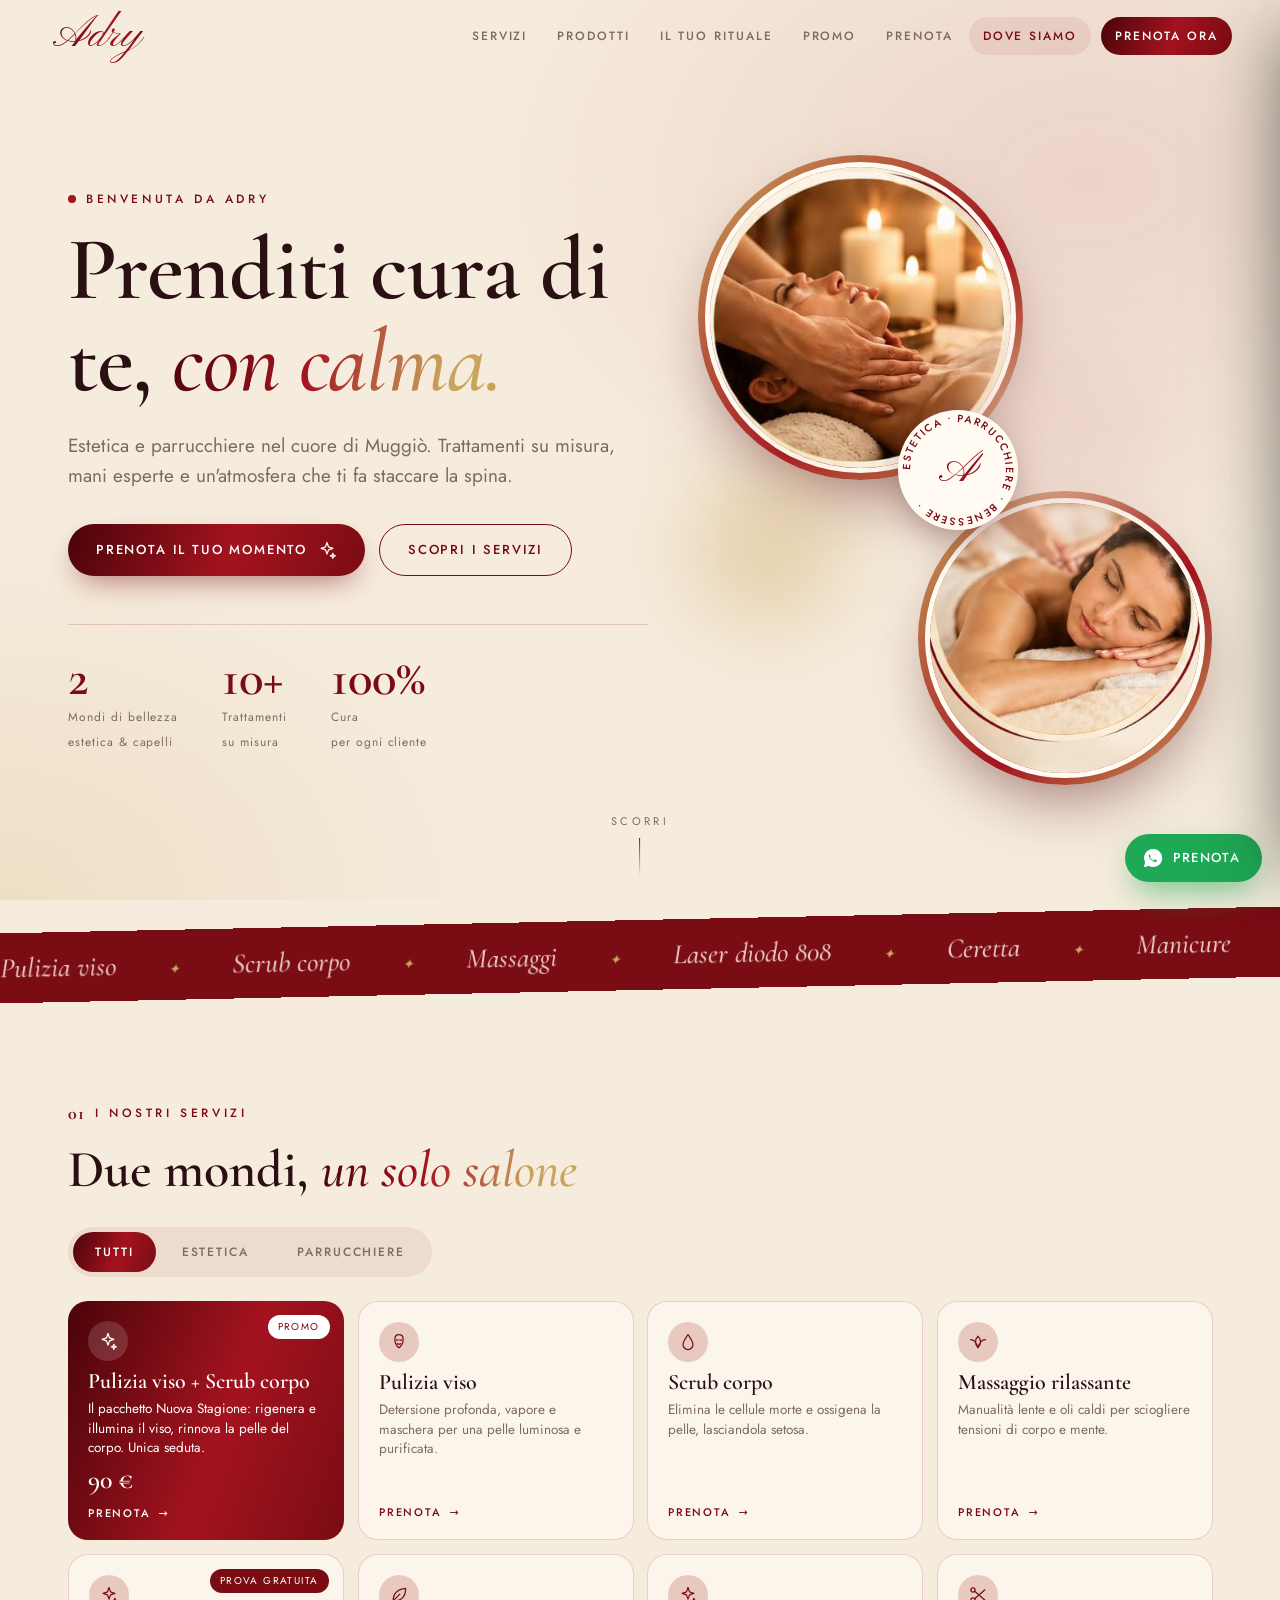
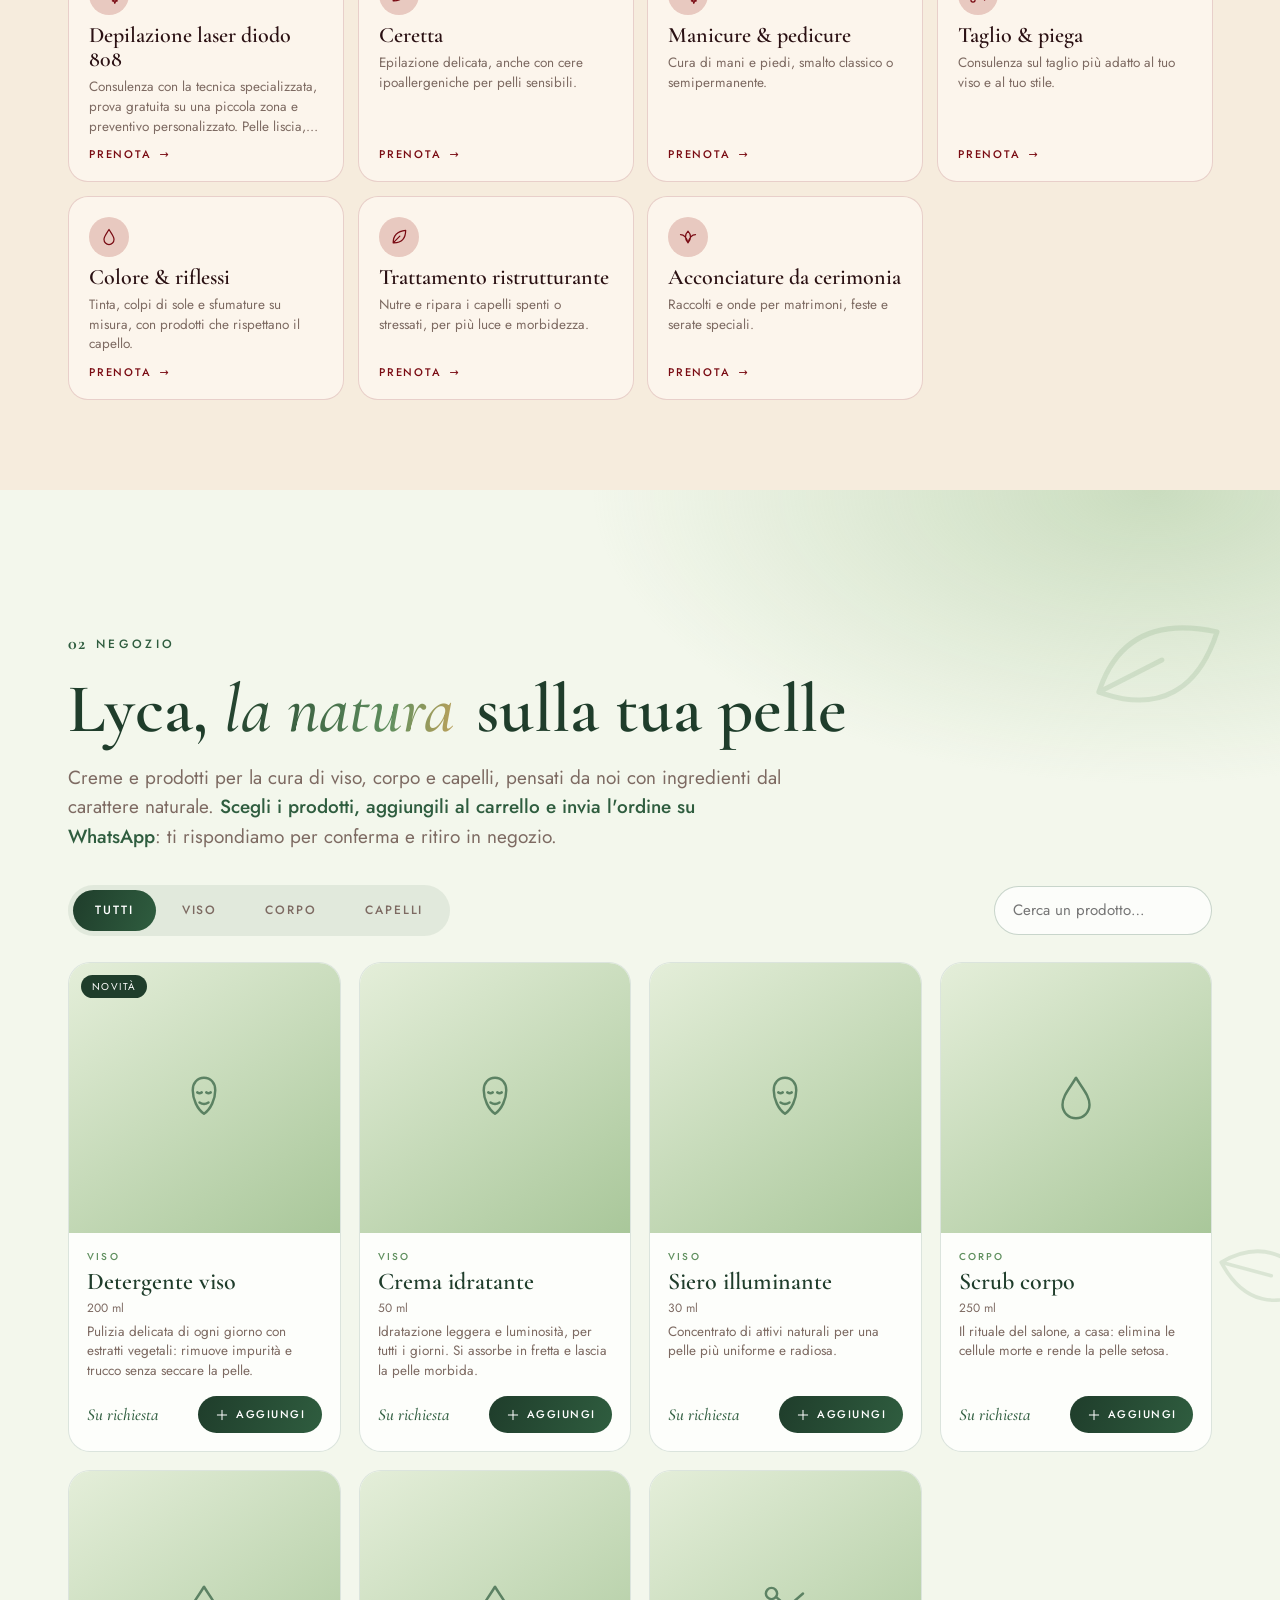
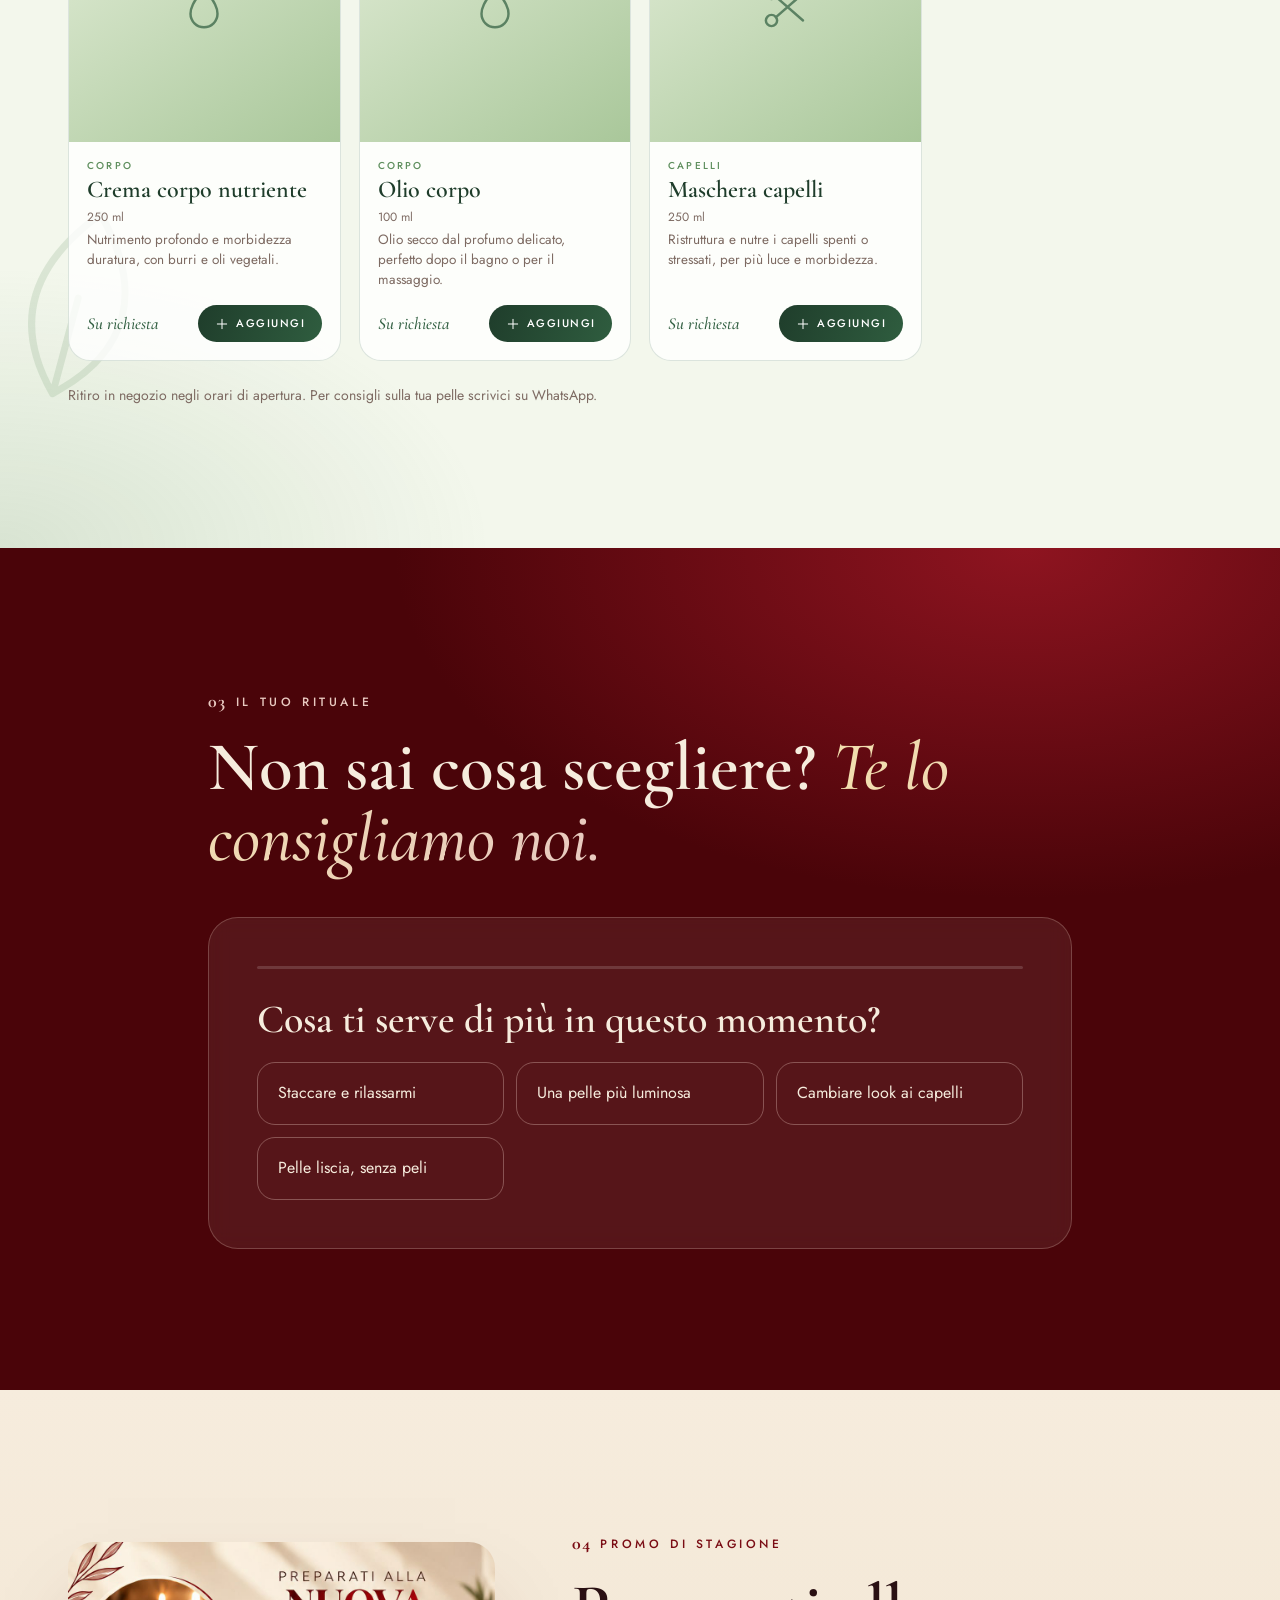
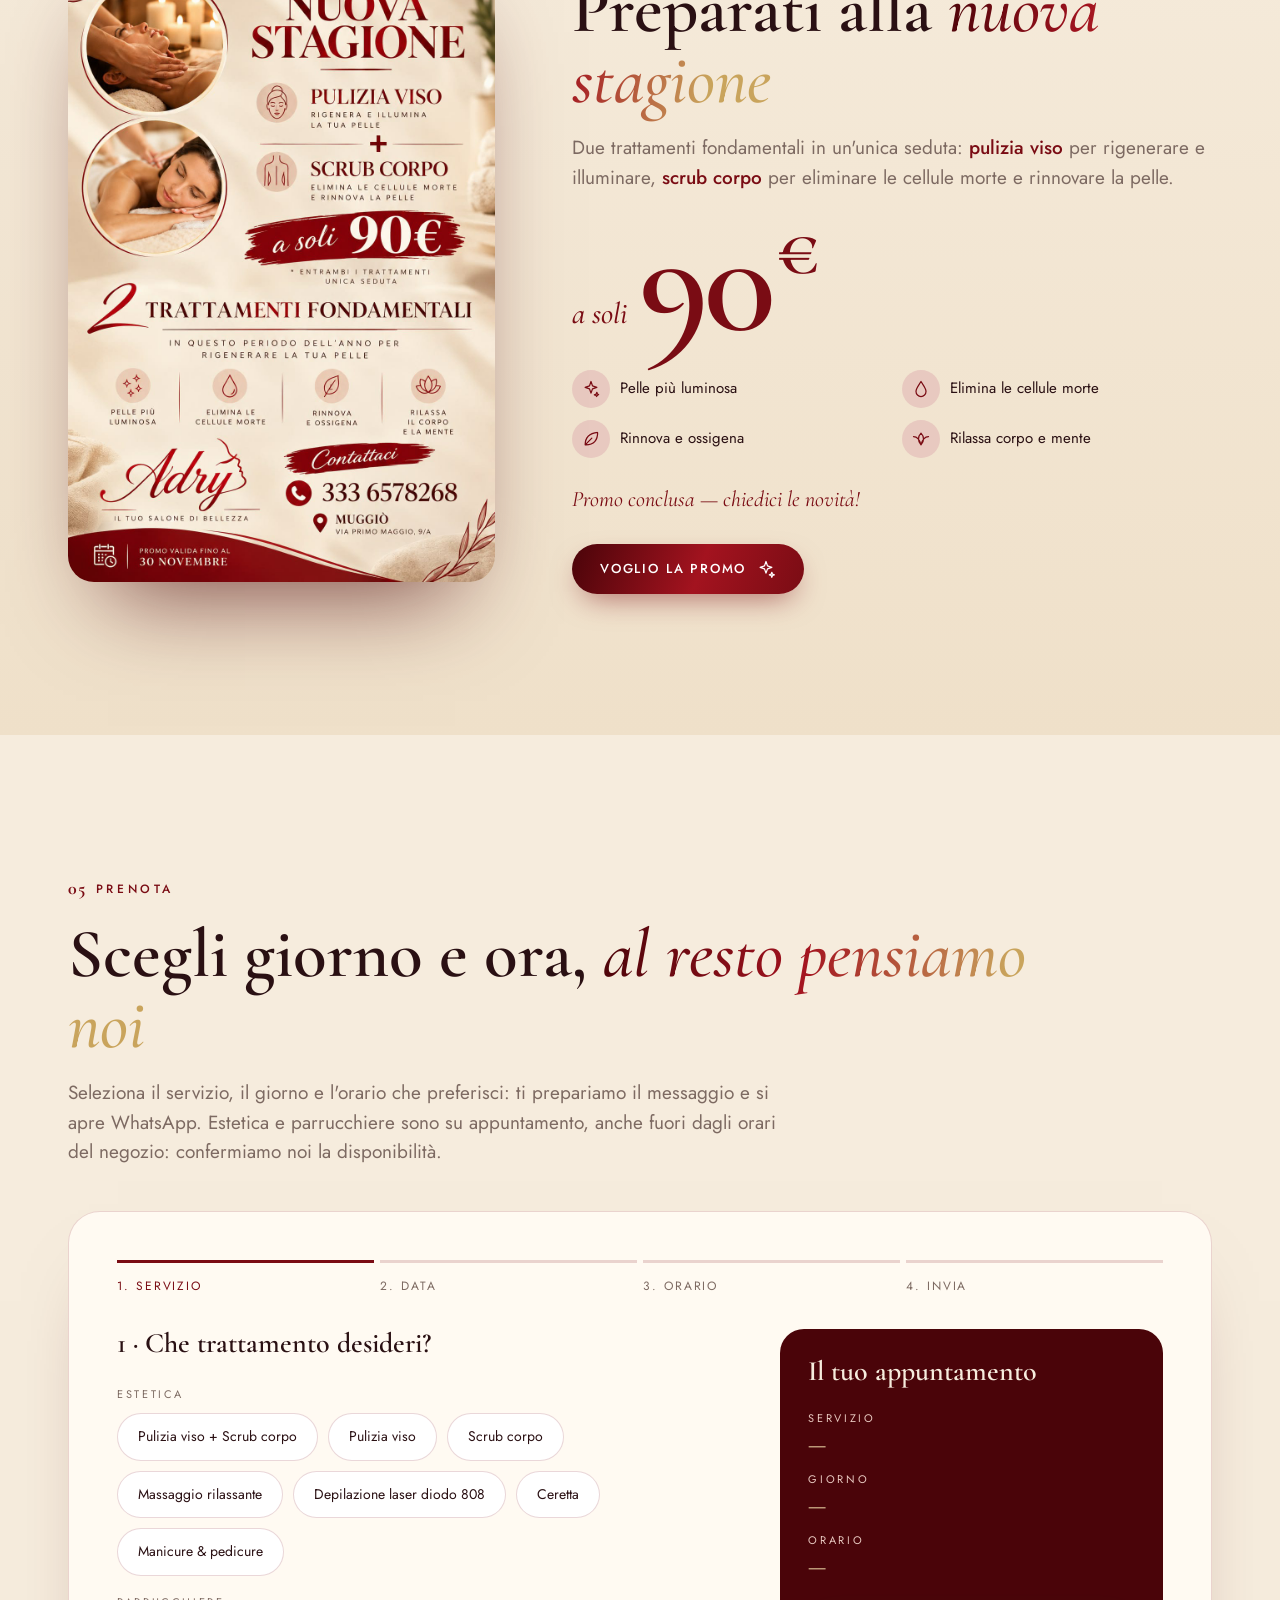
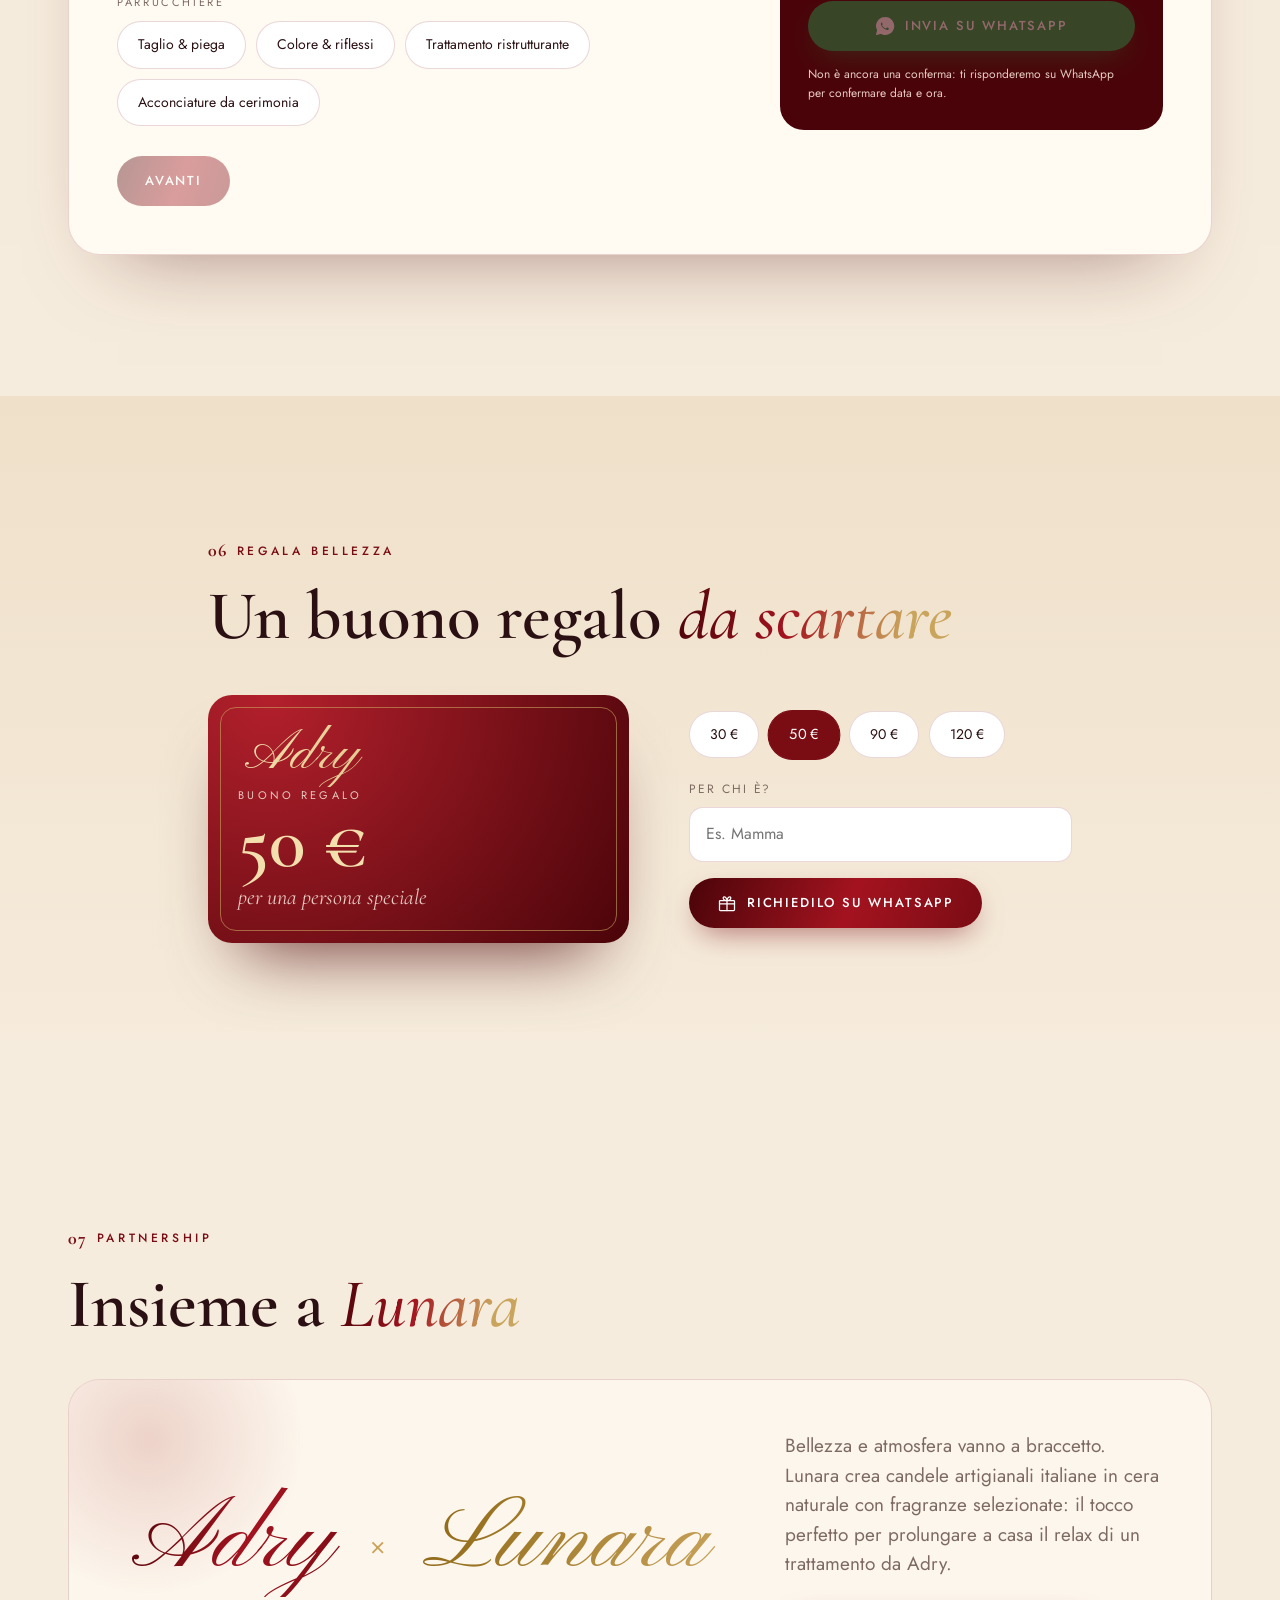
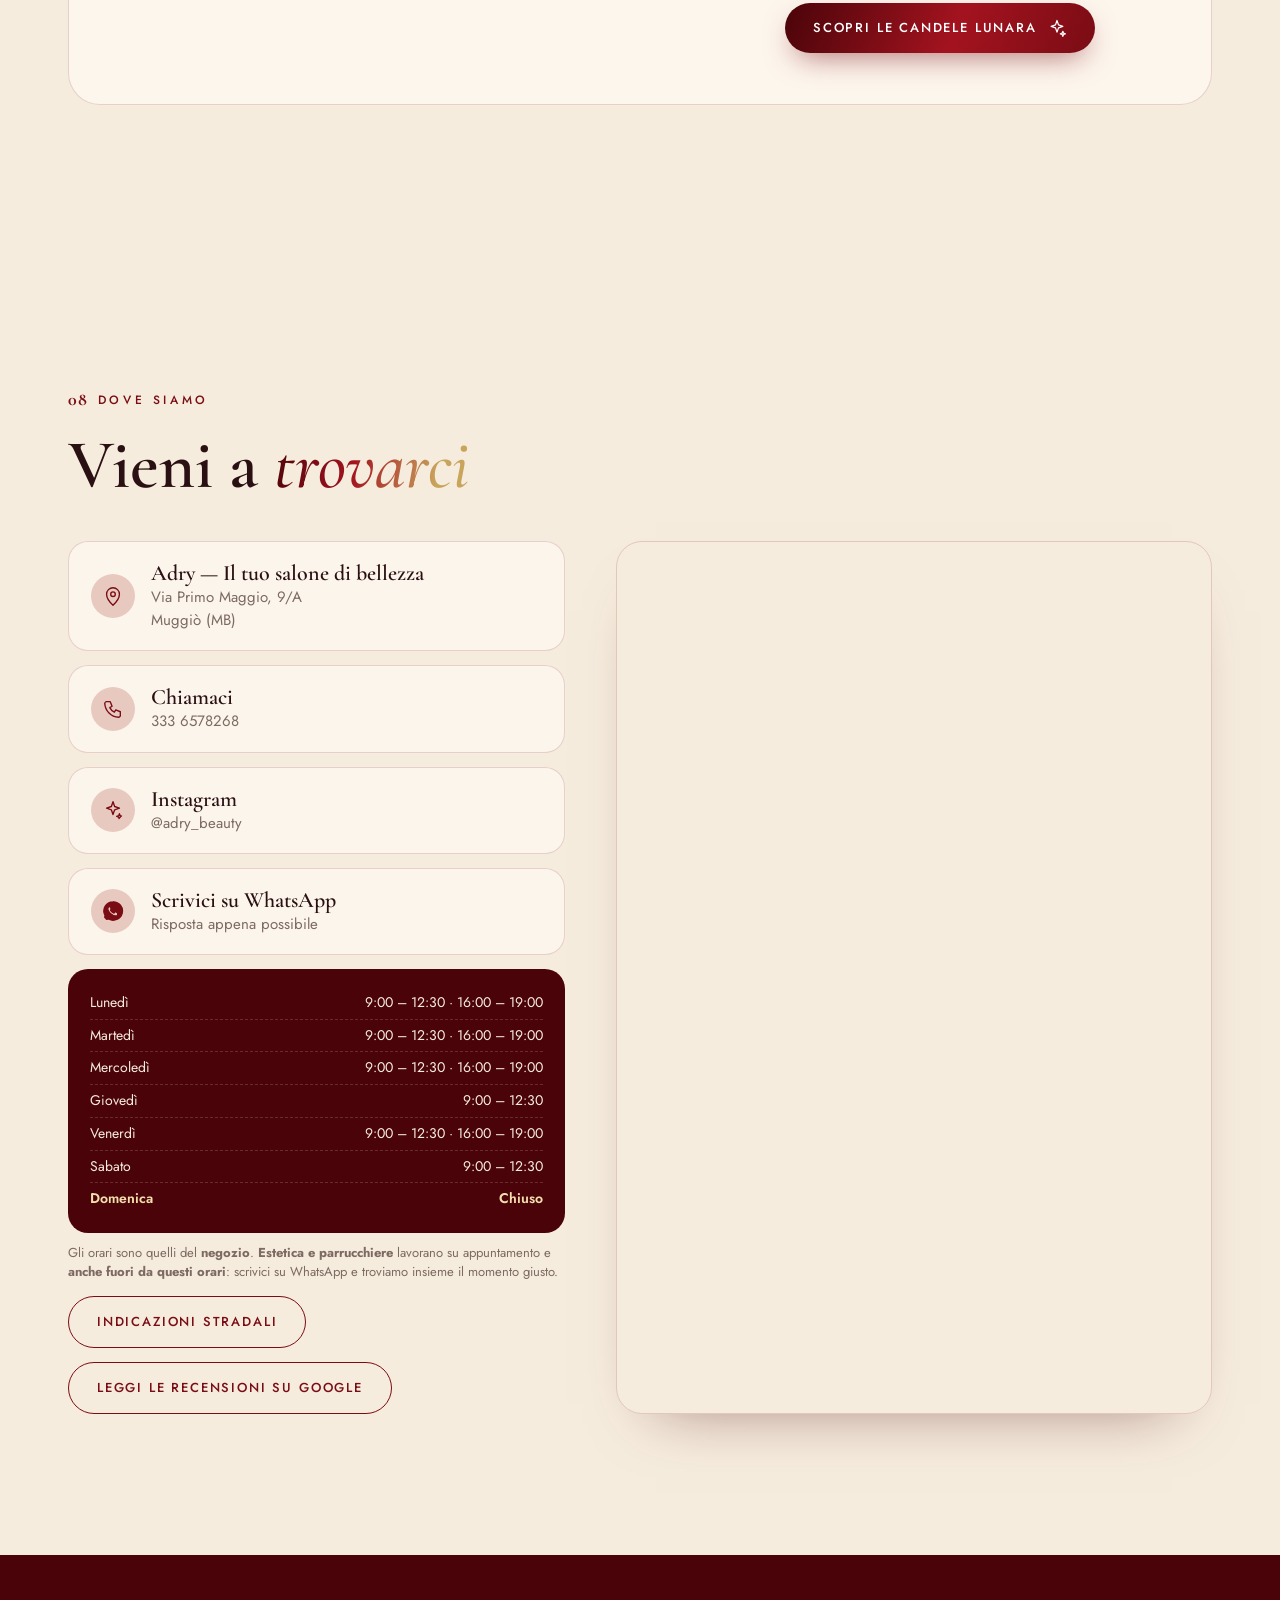
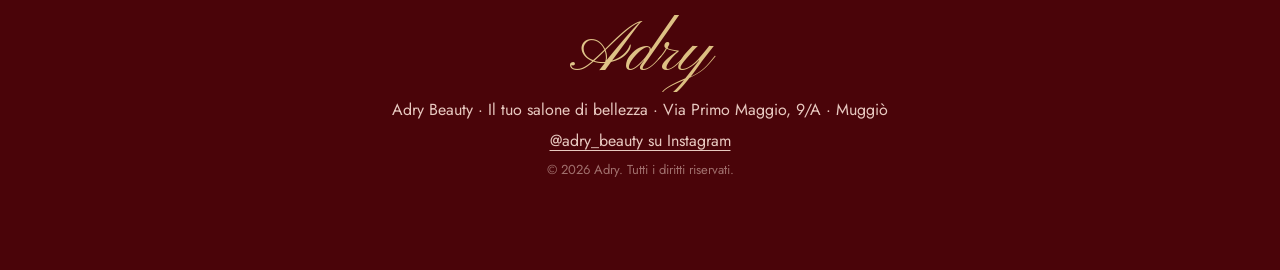
==== commit 2d500888: "replace mast" ====
--- a/index.html
+++ b/index.html
@@ -6,6 +6,10 @@
 <title>Adry — Salone di bellezza, estetica e parrucchiere a Muggiò</title>
 <meta name="description" content="Adry, il tuo salone di bellezza a Muggiò: estetica, trattamenti viso e corpo, parrucchiere. Prenota il tuo appuntamento in un click su WhatsApp.">
 <meta name="theme-color" content="#f6ecdd">
+<link rel="icon" href="assets/favicon.ico" sizes="any">
+<link rel="icon" type="image/png" sizes="32x32" href="assets/icon-32.png">
+<link rel="icon" type="image/png" sizes="192x192" href="assets/icon-192.png">
+<link rel="apple-touch-icon" href="assets/apple-touch-icon.png">
 <meta property="og:title" content="Adry — Il tuo salone di bellezza">
 <meta property="og:description" content="Estetica e parrucchiere a Muggiò. Prenota online via WhatsApp.">
 <meta property="og:type" content="website">
@@ -16,7 +20,7 @@
 <link href="https://fonts.googleapis.com/css2?family=Cormorant+Garamond:ital,wght@0,500;0,600;0,700;1,500;1,600&family=Jost:wght@300;400;500;600&family=Pinyon+Script&display=swap" rel="stylesheet">
 <link rel="stylesheet" href="css/styles.css">
 <script type="application/ld+json">
-{"@context":"https://schema.org","@type":"BeautySalon","name":"Adry","description":"Salone di bellezza: estetica, depilazione laser e parrucchiere","sameAs":["https://www.instagram.com/adry_beauty/"],"telephone":"+39-333-6578268","address":{"@type":"PostalAddress","streetAddress":"Via Primo Maggio, 9/A","addressLocality":"Muggiò","addressCountry":"IT"},"geo":{"@type":"GeoCoordinates","latitude":45.593909,"longitude":9.231725}}
+{"@context":"https://schema.org","@type":"BeautySalon","name":"Adry","description":"Salone di bellezza: estetica, depilazione laser e parrucchiere","sameAs":["https://www.instagram.com/adry_beauty/"],"telephone":"+39-333-6578268","address":{"@type":"PostalAddress","streetAddress":"Via Primo Maggio, 9/A","addressLocality":"Muggiò","addressCountry":"IT"},"openingHoursSpecification":[{"@type":"OpeningHoursSpecification","dayOfWeek":["Monday","Tuesday","Wednesday","Friday"],"opens":"09:00","closes":"12:30"},{"@type":"OpeningHoursSpecification","dayOfWeek":["Monday","Tuesday","Wednesday","Friday"],"opens":"16:00","closes":"19:00"},{"@type":"OpeningHoursSpecification","dayOfWeek":["Thursday","Saturday"],"opens":"09:00","closes":"12:30"}],"geo":{"@type":"GeoCoordinates","latitude":45.593909,"longitude":9.231725}}
 </script>
 </head>
 <body>
@@ -31,6 +35,10 @@
   <symbol id="i-pin" viewBox="0 0 24 24"><path d="M12 22s7-6.500 7-12a7 7 0 0 0-14 0c0 5.500 7 12 7 12z"/><circle cx="12" cy="10" r="2.500"/></symbol>
   <symbol id="i-phone" viewBox="0 0 24 24"><path d="M5 4h4l2 5-2.500 1.500a11 11 0 0 0 5 5L15 13l5 2v4a2 2 0 0 1-2 2A16 16 0 0 1 3 6a2 2 0 0 1 2-2z"/></symbol>
   <symbol id="i-gift" viewBox="0 0 24 24"><rect x="3" y="9" width="18" height="12" rx="1"/><path d="M12 9v12 M3 13h18 M12 9C9 9 7 7.500 7.500 5.500 8.500 3 12 6 12 9c0-3 3.500-6 4.500-3.500C17 7.500 15 9 12 9z"/></symbol>
+  <symbol id="i-bag" viewBox="0 0 24 24"><path d="M5 8h14l-1 12H6z M9 8V6a3 3 0 0 1 6 0v2"/></symbol>
+  <symbol id="i-plus" viewBox="0 0 24 24"><path d="M12 5v14 M5 12h14"/></symbol>
+  <symbol id="i-minus" viewBox="0 0 24 24"><path d="M5 12h14"/></symbol>
+  <symbol id="i-x" viewBox="0 0 24 24"><path d="M6 6l12 12 M18 6L6 18"/></symbol>
 </defs></svg>
 
 <div id="intro" aria-hidden="true">
@@ -100,7 +108,7 @@
   </div></div>
 
   <!-- SERVIZI -->
-  <section class="sec" id="servizi">
+  <section class="sec compact" id="servizi">
     <div class="wrap">
       <p class="kick rv"><b>01</b> I nostri servizi</p>
       <h2 class="rv" style="--i:1">Due mondi, <em>un solo salone</em></h2>
@@ -114,30 +122,19 @@
     </div>
   </section>
 
-  <!-- PRODOTTI -->
-  <section class="sec" id="prodotti">
-    <div class="wrap">
-      <p class="kick rv"><b>02</b> Prodotti</p>
-      <h2 class="rv" style="--i:1">La linea <em>Lyca</em>, creata da noi</h2>
-      <p class="lead rv" style="--i:2">Oltre ai trattamenti, da Adry trovi <strong>Lyca</strong>, la nostra linea di prodotti, e una selezione di prodotti professionali per estetica e capelli scelti da noi.</p>
-      <div class="lyca rv" style="--i:3">
-        <div class="lyca-hero">
-          <span class="logo-script">Lyca</span>
-          <small>La linea Adry</small>
-          <p>Formule pensate per prolungare a casa l'effetto dei trattamenti in salone.</p>
-          <a class="btn solid magnetic" id="lycaAsk" href="#" target="_blank" rel="noopener"><svg class="ic"><use href="#i-wa"/></svg>Chiedi della linea Lyca</a>
-        </div>
-        <div class="pgrid" id="lycaGrid"></div>
-      </div>
-      <h3 class="sub rv">Selezione professionale</h3>
-      <div class="tabs rv" role="tablist" aria-label="Categoria prodotti">
-        <button role="tab" class="on" data-pcat="tutti" aria-selected="true">Tutti</button>
-        <button role="tab" data-pcat="estetica" aria-selected="false">Estetica</button>
-        <button role="tab" data-pcat="capelli" aria-selected="false">Capelli</button>
-        <i class="tab-ink"></i>
-      </div>
-      <div class="pgrid" id="proGrid"></div>
-      <p class="mut rv note">Disponibilità e prezzi in salone o su WhatsApp. Ti consigliamo il prodotto giusto per la tua pelle e i tuoi capelli.</p>
+  <!-- PRODOTTI LYCA (mini shop → WhatsApp) -->
+  <section class="sec green" id="prodotti">
+    <div class="leafs" aria-hidden="true"><svg class="ic"><use href="#i-leaf"/></svg><svg class="ic"><use href="#i-leaf"/></svg><svg class="ic"><use href="#i-leaf"/></svg></div>
+    <div class="wrap">
+      <p class="kick rv"><b>02</b> Negozio</p>
+      <h2 class="rv" style="--i:1">Lyca, <em>la natura</em> sulla tua pelle</h2>
+      <p class="lead rv" style="--i:2">Creme e prodotti per la cura di viso, corpo e capelli, pensati da noi con ingredienti dal carattere naturale. <strong>Scegli i prodotti, aggiungili al carrello e invia l'ordine su WhatsApp</strong>: ti rispondiamo per conferma e ritiro in negozio.</p>
+      <div class="shop-bar rv" style="--i:3">
+        <div class="tabs" id="shopTabs" role="tablist" aria-label="Categoria prodotti"><i class="tab-ink"></i></div>
+        <label class="shop-search"><span class="sr">Cerca un prodotto</span><input id="shopSearch" type="search" placeholder="Cerca un prodotto…" autocomplete="off"></label>
+      </div>
+      <div class="pgrid shop-grid" id="shopGrid" aria-live="polite"></div>
+      <p class="mut rv note" id="shopNote">Ritiro in negozio negli orari di apertura. Per consigli sulla tua pelle scrivici su WhatsApp.</p>
     </div>
   </section>
 
@@ -183,7 +180,7 @@
     <div class="wrap">
       <p class="kick rv"><b>05</b> Prenota</p>
       <h2 class="rv" style="--i:1">Scegli giorno e ora, <em>al resto pensiamo noi</em></h2>
-      <p class="lead rv" style="--i:2">Seleziona il servizio, il giorno e l'orario: ti prepariamo il messaggio e si apre WhatsApp. Ti confermiamo l'appuntamento appena lo leggiamo.</p>
+      <p class="lead rv" style="--i:2">Seleziona il servizio, il giorno e l'orario che preferisci: ti prepariamo il messaggio e si apre WhatsApp. Estetica e parrucchiere sono su appuntamento, anche fuori dagli orari del negozio: confermiamo noi la disponibilità.</p>
       <div class="book rv" style="--i:3">
         <ol class="steps" id="steps"><li class="on">Servizio</li><li>Data</li><li>Orario</li><li>Invia</li></ol>
         <div class="book-grid">
@@ -282,6 +279,7 @@
           <a class="row" href="https://www.instagram.com/adry_beauty/" target="_blank" rel="noopener"><svg class="ic"><use href="#i-sparkle"/></svg><span><b>Instagram</b>@adry_beauty</span></a>
           <a class="row" id="waRow" href="#" target="_blank" rel="noopener"><svg class="ic"><use href="#i-wa"/></svg><span><b>Scrivici su WhatsApp</b>Risposta appena possibile</span></a>
           <div class="hours" id="hours"></div>
+          <p class="mut hours-note">Gli orari sono quelli del <strong>negozio</strong>. <strong>Estetica e parrucchiere</strong> lavorano su appuntamento e <strong>anche fuori da questi orari</strong>: scrivici su WhatsApp e troviamo insieme il momento giusto.</p>
           <a class="btn ghost magnetic" href="https://www.google.com/maps/dir/?api=1&destination=45.593909,9.231725" target="_blank" rel="noopener">Indicazioni stradali</a>
           <a class="btn ghost magnetic" href="https://maps.app.goo.gl/JK6FDJvfU5kPSqdN7" target="_blank" rel="noopener">Leggi le recensioni su Google</a>
         </div>
@@ -301,9 +299,25 @@
   <p class="mut">© <span id="yr"></span> Adry. Tutti i diritti riservati.</p>
 </footer>
 
+<button class="cart-btn" id="cartBtn" type="button" aria-label="Apri il carrello" hidden><svg class="ic"><use href="#i-bag"/></svg><span>Carrello</span><b id="cartCount">0</b></button>
+<div class="cart-ov" id="cartOv" hidden></div>
+<aside class="cart" id="cart" aria-hidden="true" aria-labelledby="cartT">
+  <div class="cart-h"><h3 id="cartT">Il tuo carrello</h3><button type="button" id="cartX" aria-label="Chiudi"><svg class="ic"><use href="#i-x"/></svg></button></div>
+  <div class="cart-list" id="cartList"></div>
+  <div class="cart-f">
+    <div class="cart-tot"><span>Totale</span><b id="cartTot">—</b></div>
+    <label class="fld">Il tuo nome<input id="cartName" type="text" autocomplete="given-name" placeholder="Es. Giulia"></label>
+    <a class="btn wa" id="cartSend" href="#" target="_blank" rel="noopener" aria-disabled="true"><svg class="ic"><use href="#i-wa"/></svg>Ordina su WhatsApp</a>
+    <button type="button" class="cart-clear" id="cartClear">Svuota il carrello</button>
+    <small>Non è un pagamento: ti confermiamo disponibilità e ritiro su WhatsApp.</small>
+  </div>
+</aside>
+<div class="toast" id="toast" role="status"></div>
+
 <a class="fab" id="fab" href="#" target="_blank" rel="noopener" aria-label="Scrivici su WhatsApp"><svg class="ic"><use href="#i-wa"/></svg><span>Prenota</span></a>
 
 <script src="js/data.js"></script>
+<script src="js/lyca-fallback.js"></script>
 <script src="js/main.js"></script>
 </body>
 </html>
--- a/css/styles.css
+++ b/css/styles.css
@@ -154,22 +154,99 @@
 .card.promo-c .ico{background:rgba(255,255,255,.15);color:#fff}
 .card .pr{font:600 34px var(--f-serif)}
 
-/* ---- prodotti / Lyca ---- */
-.lyca{display:grid;grid-template-columns:.9fr 1.6fr;gap:22px;margin-top:40px}
-.lyca-hero{border-radius:30px;padding:40px 34px;background:radial-gradient(circle at 20% 0,#b3202c,var(--wine3));color:var(--cream);display:flex;flex-direction:column;gap:14px;justify-content:center;position:relative;overflow:hidden}
-.lyca-hero::after{content:"";position:absolute;width:260px;height:260px;border-radius:50%;right:-80px;bottom:-80px;background:radial-gradient(circle,rgba(201,164,92,.5),transparent 70%)}
-.lyca-hero .logo-script{font-size:clamp(70px,8vw,110px);background:linear-gradient(110deg,#f3dfae,#c9a45c);-webkit-background-clip:text;background-clip:text;color:transparent}
-.lyca-hero small{letter-spacing:.3em;text-transform:uppercase;font-size:11px;color:var(--rose)}
-.lyca-hero p{color:var(--rose);max-width:22em}
-.lyca-hero .btn{align-self:flex-start;position:relative;z-index:1;background:var(--cream);color:var(--wine);box-shadow:none}
-.pgrid{display:grid;grid-template-columns:repeat(auto-fill,minmax(210px,1fr));gap:16px}
-.pcard{padding:24px 22px;border-radius:22px;background:rgba(255,250,242,.75);border:1px solid var(--line);transition:transform .4s var(--ease),box-shadow .4s}
-.pcard:hover{transform:translateY(-6px);box-shadow:0 24px 50px -28px rgba(74,4,9,.5)}
-.pcard .ico{width:44px;height:44px;border-radius:50%;background:var(--rose);color:var(--wine);display:grid;place-items:center;margin-bottom:12px}
-.pcard h4{font-size:23px;margin-bottom:4px}
-.pcard p{font-size:14px;color:var(--mut)}
-.pcard.hide{display:none}
-.pcard .lyca-t{display:inline-block;font:11px var(--f-body);letter-spacing:.2em;text-transform:uppercase;color:var(--gold);margin-bottom:6px}
+/* ---- servizi: versione compatta ---- */
+.sec.compact{padding:clamp(56px,7vw,92px) 0}
+.sec.compact h2{font-size:clamp(32px,4.2vw,52px)}
+.sec.compact .tabs{margin:22px 0 24px}
+.sec.compact .grid{grid-template-columns:repeat(auto-fill,minmax(228px,1fr));gap:14px}
+.sec.compact .card{padding:20px 20px 18px;border-radius:20px;gap:6px}
+.sec.compact .card .ico{width:40px;height:40px;margin-bottom:2px}
+.sec.compact .card .ico .ic{width:20px;height:20px}
+.sec.compact .card h3{font-size:22px;line-height:1.1}
+.sec.compact .card p{font-size:13.5px;line-height:1.45;display:-webkit-box;-webkit-line-clamp:3;-webkit-box-orient:vertical;overflow:hidden}
+.sec.compact .card .pr{font-size:26px}
+.sec.compact .card .bk{margin-top:4px;font-size:11px}
+.sec.compact .card .tag{top:14px;right:14px;font-size:10px;padding:4px 10px}
+
+/* ---- negozio Lyca (verde, naturale) ---- */
+.sec.green{--g1:#1f3d2b;--g2:#2f5d3f;--g3:#5f8f5e;--g4:#a9c79a;--g5:#e4eed9;--g6:#f3f7ec;background:radial-gradient(800px 420px at 90% 0,rgba(169,199,154,.55),transparent 70%),radial-gradient(700px 400px at 0 100%,rgba(95,143,94,.18),transparent 70%),var(--g6);overflow:hidden}
+.sec.green .kick{color:var(--g2)}
+.sec.green h2{color:var(--g1)}
+.sec.green em{background:linear-gradient(100deg,var(--g1),var(--g3) 70%,var(--gold));-webkit-background-clip:text;background-clip:text}
+.sec.green .lead strong{color:var(--g2)}
+.sec.green .tabs{background:rgba(47,93,63,.09);margin:0}
+.sec.green .tab-ink{background:linear-gradient(110deg,var(--g1),var(--g2))}
+.sec.green :focus-visible{outline-color:var(--g2)}
+.leafs{position:absolute;inset:0;pointer-events:none;color:var(--g3);opacity:.16}
+.leafs .ic{position:absolute;width:150px;height:150px;stroke-width:.8;animation:float 14s ease-in-out infinite}
+.leafs .ic:nth-child(1){top:6%;right:4%;transform:rotate(18deg)}
+.leafs .ic:nth-child(2){bottom:8%;left:-30px;width:210px;height:210px;animation-delay:-5s;transform:rotate(-30deg)}
+.leafs .ic:nth-child(3){top:44%;right:-40px;width:110px;height:110px;animation-delay:-9s;transform:rotate(60deg)}
+.sec.green .wrap{position:relative}
+.sr{position:absolute;width:1px;height:1px;overflow:hidden;clip:rect(0 0 0 0);white-space:nowrap}
+.shop-bar{display:flex;gap:14px;align-items:center;justify-content:space-between;flex-wrap:wrap;margin:34px 0 26px}
+.shop-search input{width:min(300px,100%);padding:12px 18px;border-radius:99px;border:1px solid rgba(47,93,63,.25);background:rgba(255,255,255,.75);font-size:15px}
+.shop-search input:focus{outline:0;border-color:var(--g2);box-shadow:0 0 0 4px rgba(95,143,94,.2)}
+.pgrid.shop-grid{grid-template-columns:repeat(auto-fill,minmax(230px,1fr));gap:18px}
+.pgrid{display:grid;gap:16px}
+.pcard{position:relative;display:flex;flex-direction:column;border-radius:22px;background:rgba(255,255,255,.8);border:1px solid rgba(47,93,63,.16);overflow:hidden;transition:transform .4s var(--ease),box-shadow .4s}
+.pcard:hover{transform:translateY(-5px);box-shadow:0 26px 50px -30px rgba(31,61,43,.6)}
+.pcard.out{opacity:.6}
+.pc-img{position:relative;aspect-ratio:1;background:linear-gradient(145deg,var(--g5),var(--g4));display:grid;place-items:center;color:var(--g2);cursor:pointer;border:0;padding:0;width:100%}
+.pc-img img{position:absolute;inset:0;width:100%;height:100%;object-fit:cover}
+.pc-img .ic{width:54px;height:54px;stroke-width:1.1;opacity:.7}
+.pc-img .tag{position:absolute;top:12px;left:12px;font-size:10px;letter-spacing:.14em;text-transform:uppercase;padding:4px 11px;border-radius:99px;background:var(--g1);color:#fff;z-index:1}
+.pc-img .tag.off{background:#8a8a82}
+.pc-body{padding:16px 18px 18px;display:flex;flex-direction:column;gap:4px;flex:1}
+.pc-cat{font-size:10px;letter-spacing:.22em;text-transform:uppercase;color:var(--g3);font-weight:500}
+.pcard h4{font-size:24px;line-height:1.1;color:var(--g1)}
+.pc-size{font-size:12px;color:var(--mut)}
+.pcard p{font-size:13.5px;color:var(--mut);line-height:1.45;display:-webkit-box;-webkit-line-clamp:3;-webkit-box-orient:vertical;overflow:hidden}
+.pc-foot{margin-top:auto;padding-top:12px;display:flex;align-items:center;justify-content:space-between;gap:10px}
+.pc-price{font:600 24px var(--f-serif);color:var(--g1)}
+.pc-price.ask{font:500 italic 17px var(--f-serif);color:var(--g2)}
+.add{display:inline-flex;align-items:center;gap:6px;padding:10px 16px;border-radius:99px;background:linear-gradient(110deg,var(--g1),var(--g2));color:#fff;font-size:11px;letter-spacing:.14em;text-transform:uppercase;font-weight:500;transition:transform .25s var(--ease),filter .25s}
+.add:hover{filter:brightness(1.2)}
+.add:active{transform:scale(.95)}
+.add:disabled{opacity:.45;pointer-events:none}
+.add .ic{width:16px;height:16px}
+.qty{display:inline-flex;align-items:center;gap:2px;border-radius:99px;background:var(--g5);padding:3px}
+.qty button{width:32px;height:32px;border-radius:50%;display:grid;place-items:center;color:var(--g1);transition:.2s}
+.qty button:hover{background:var(--g2);color:#fff}
+.qty .ic{width:16px;height:16px}
+.qty b{min-width:24px;text-align:center;font-weight:500;font-size:15px;color:var(--g1)}
+.empty{grid-column:1/-1;text-align:center;padding:40px 10px;color:var(--mut)}
+
+/* ---- carrello ---- */
+.cart-btn{position:fixed;right:18px;bottom:82px;z-index:208;display:flex;align-items:center;gap:10px;padding:13px 20px 13px 16px;border-radius:99px;background:linear-gradient(110deg,#1f3d2b,#2f5d3f);color:#fff;font-size:12px;letter-spacing:.12em;text-transform:uppercase;font-weight:500;box-shadow:0 14px 34px -10px rgba(31,61,43,.8);transition:transform .3s var(--ease)}
+.cart-btn:hover{transform:scale(1.05)}
+.cart-btn b{min-width:24px;height:24px;border-radius:99px;background:#f3dfae;color:#1f3d2b;display:grid;place-items:center;font-size:13px;padding:0 6px}
+.cart-btn.bump{animation:bump .4s var(--ease)}
+@keyframes bump{40%{transform:scale(1.18)}}
+.cart-ov{position:fixed;inset:0;z-index:310;background:rgba(20,30,22,.45);backdrop-filter:blur(3px)}
+.cart{position:fixed;top:0;right:0;bottom:0;width:min(420px,100%);z-index:320;background:var(--paper);display:flex;flex-direction:column;transform:translateX(100%);transition:transform .45s var(--ease);box-shadow:-30px 0 70px -30px rgba(20,30,22,.55)}
+.cart.open{transform:none}
+.cart-h{display:flex;align-items:center;justify-content:space-between;padding:20px 22px;border-bottom:1px solid rgba(47,93,63,.18)}
+.cart-h h3{font-size:30px;color:#1f3d2b}
+.cart-h button{width:40px;height:40px;border-radius:50%;border:1px solid rgba(47,93,63,.25);display:grid;place-items:center;color:#1f3d2b}
+.cart-list{flex:1;overflow:auto;padding:8px 22px}
+.cart-empty{padding:50px 10px;text-align:center;color:var(--mut)}
+.ci{display:grid;grid-template-columns:56px 1fr auto;gap:12px;align-items:center;padding:14px 0;border-bottom:1px dashed rgba(47,93,63,.2)}
+.ci-img{width:56px;height:56px;border-radius:14px;background:linear-gradient(145deg,#e4eed9,#a9c79a);overflow:hidden;display:grid;place-items:center;color:#2f5d3f}
+.ci-img img{width:100%;height:100%;object-fit:cover}
+.ci h4{font-size:19px;line-height:1.1;color:#1f3d2b}
+.ci small{color:var(--mut);font-size:12px}
+.ci .qty{grid-column:2/4;justify-self:start}
+.ci-sum{font:600 20px var(--f-serif);color:#1f3d2b;text-align:right}
+.cart-f{padding:18px 22px 22px;border-top:1px solid rgba(47,93,63,.18);background:#f3f7ec}
+.cart-tot{display:flex;justify-content:space-between;align-items:baseline;margin-bottom:14px;font-size:13px;letter-spacing:.16em;text-transform:uppercase;color:var(--mut)}
+.cart-tot b{font:600 32px var(--f-serif);color:#1f3d2b;letter-spacing:0;text-transform:none}
+.cart-f .fld input:focus{border-color:#2f5d3f;box-shadow:0 0 0 4px rgba(95,143,94,.2)}
+.cart-clear{display:block;margin:12px auto 0;font-size:12px;color:var(--mut);text-decoration:underline;text-underline-offset:3px}
+.cart-f small{display:block;margin-top:10px;font-size:12px;color:var(--mut);text-align:center}
+.toast{position:fixed;left:50%;bottom:26px;transform:translate(-50%,30px);z-index:400;background:#1f3d2b;color:#fff;padding:12px 22px;border-radius:99px;font-size:14px;opacity:0;pointer-events:none;transition:.4s var(--ease)}
+.toast.show{opacity:1;transform:translate(-50%,0)}
+.hours-note{font-size:13px;line-height:1.5;margin-top:-4px}
 
 /* ---- quiz ---- */
 .sec.dark{background:radial-gradient(900px 500px at 80% 0,#8e1420,transparent 70%),var(--wine3);color:var(--cream);overflow:hidden}
@@ -299,7 +376,7 @@
 
 @media (max-width:1000px){
   .nav{display:none}.burger{display:block}
-  .hero-grid,.promo-grid,.book-grid,.giftbox,.where,.lyca,.pt{grid-template-columns:1fr}
+  .hero-grid,.promo-grid,.book-grid,.giftbox,.where,.pt{grid-template-columns:1fr}
   .hero-vis{height:430px;min-height:0;order:-1;max-width:460px;margin:0 auto;width:100%}
   .hero{padding-top:100px}
   .summary{position:static}
@@ -309,6 +386,9 @@
 @media (max-width:560px){
   .stats{flex-wrap:wrap}.perks{grid-template-columns:1fr}.steps li{font-size:10px;letter-spacing:.06em}
   .fab span{display:none}.fab{padding:16px}
+  .cart-btn{bottom:78px;right:14px}.cart-btn span{display:none}.cart-btn{padding:13px 14px}
+  .pgrid.shop-grid{grid-template-columns:repeat(2,1fr);gap:12px}.pc-body{padding:12px 12px 14px}.pcard h4{font-size:20px}.pcard p{-webkit-line-clamp:2}.add{padding:9px 12px}.add span{display:none}
+  .sec.compact .grid{grid-template-columns:1fr 1fr;gap:10px}.sec.compact .card{padding:16px 14px}.sec.compact .card h3{font-size:19px}.sec.compact .card p{display:none}
   #cursor{display:none}
 }
 @media (hover:none){#cursor{display:none}}
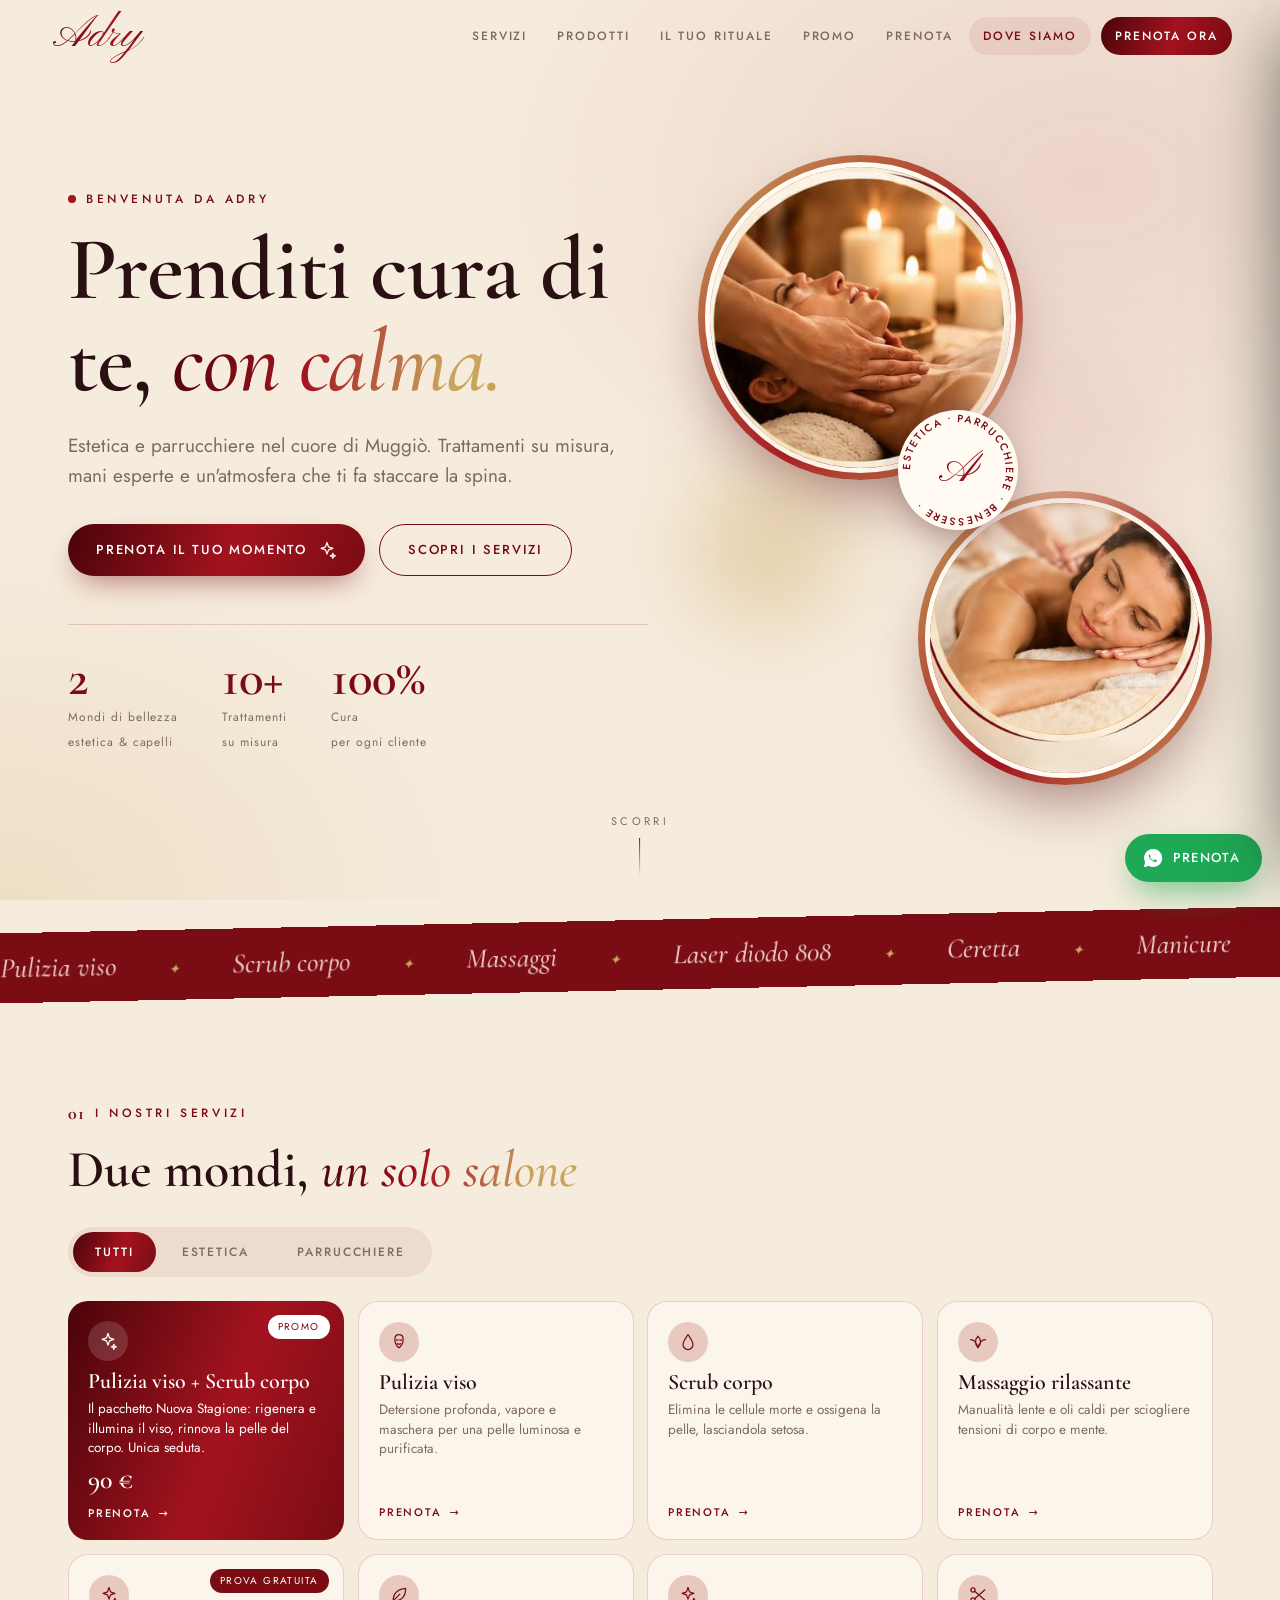
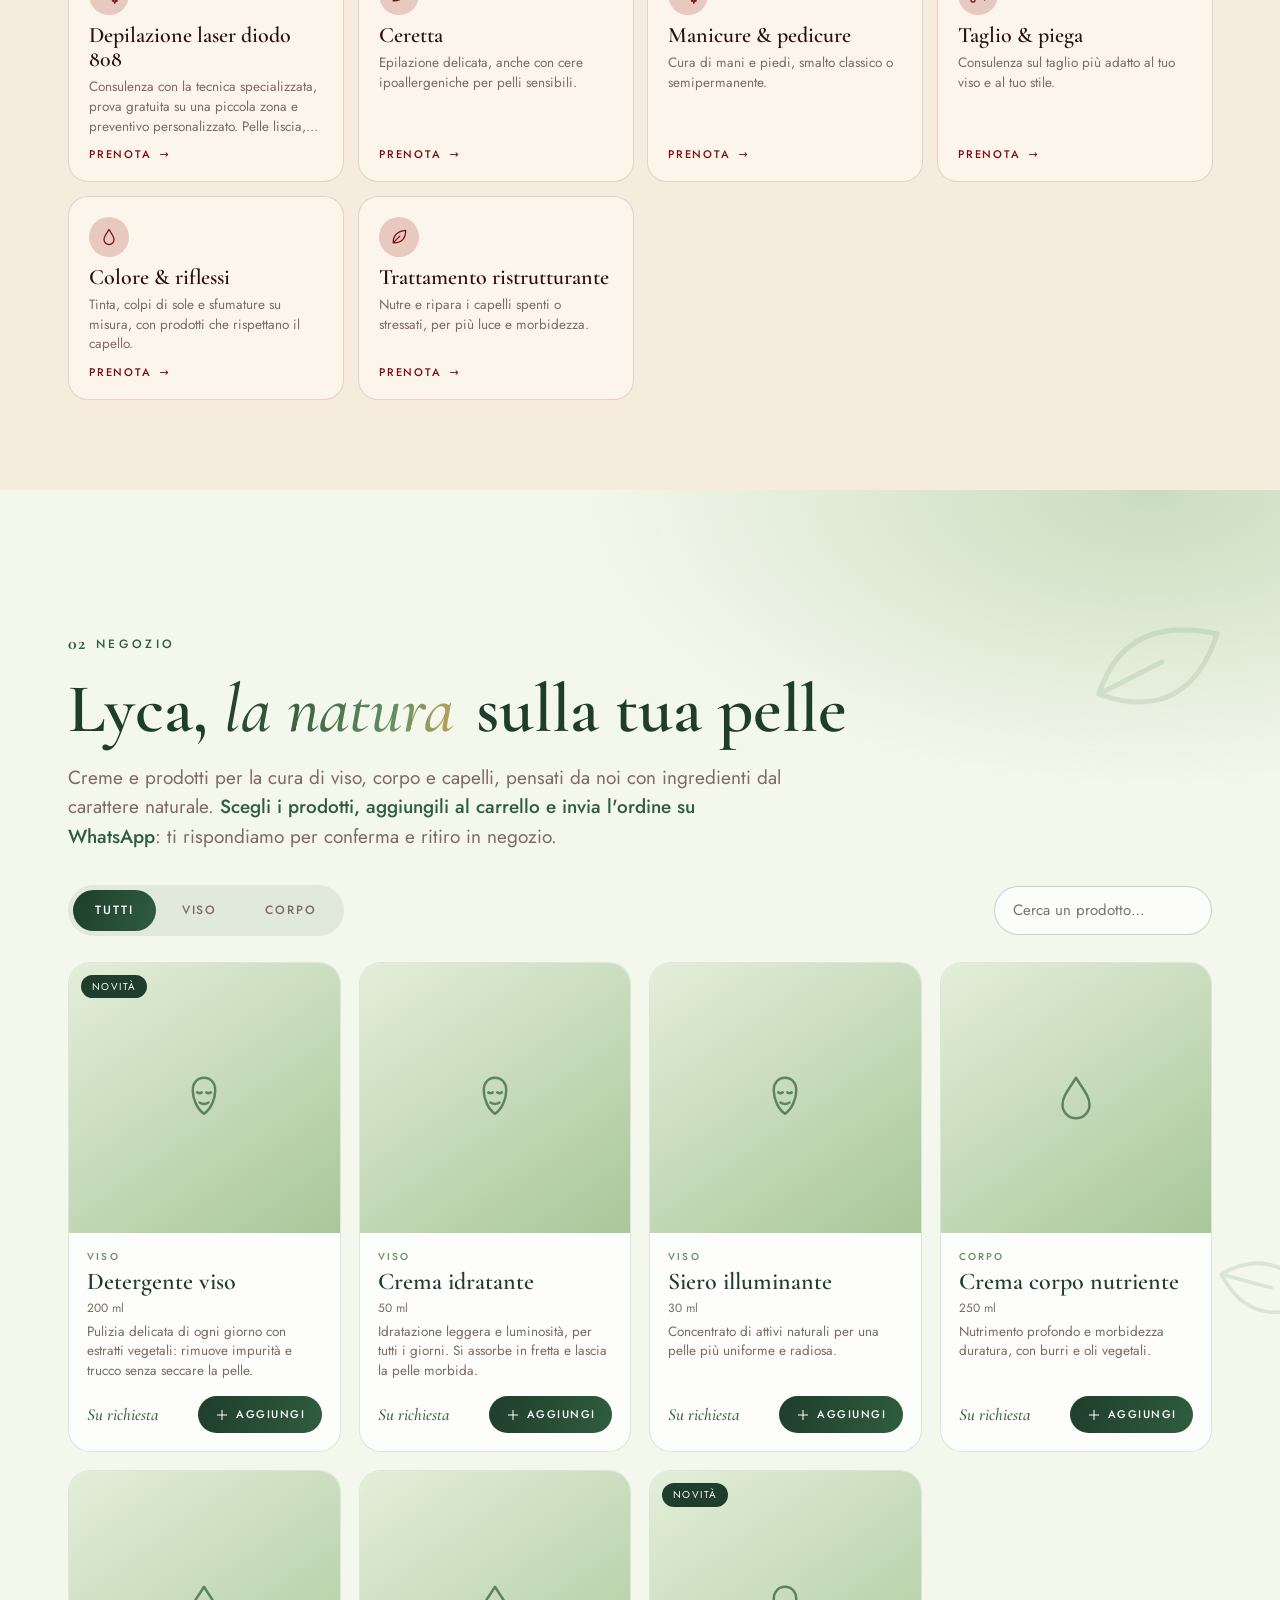
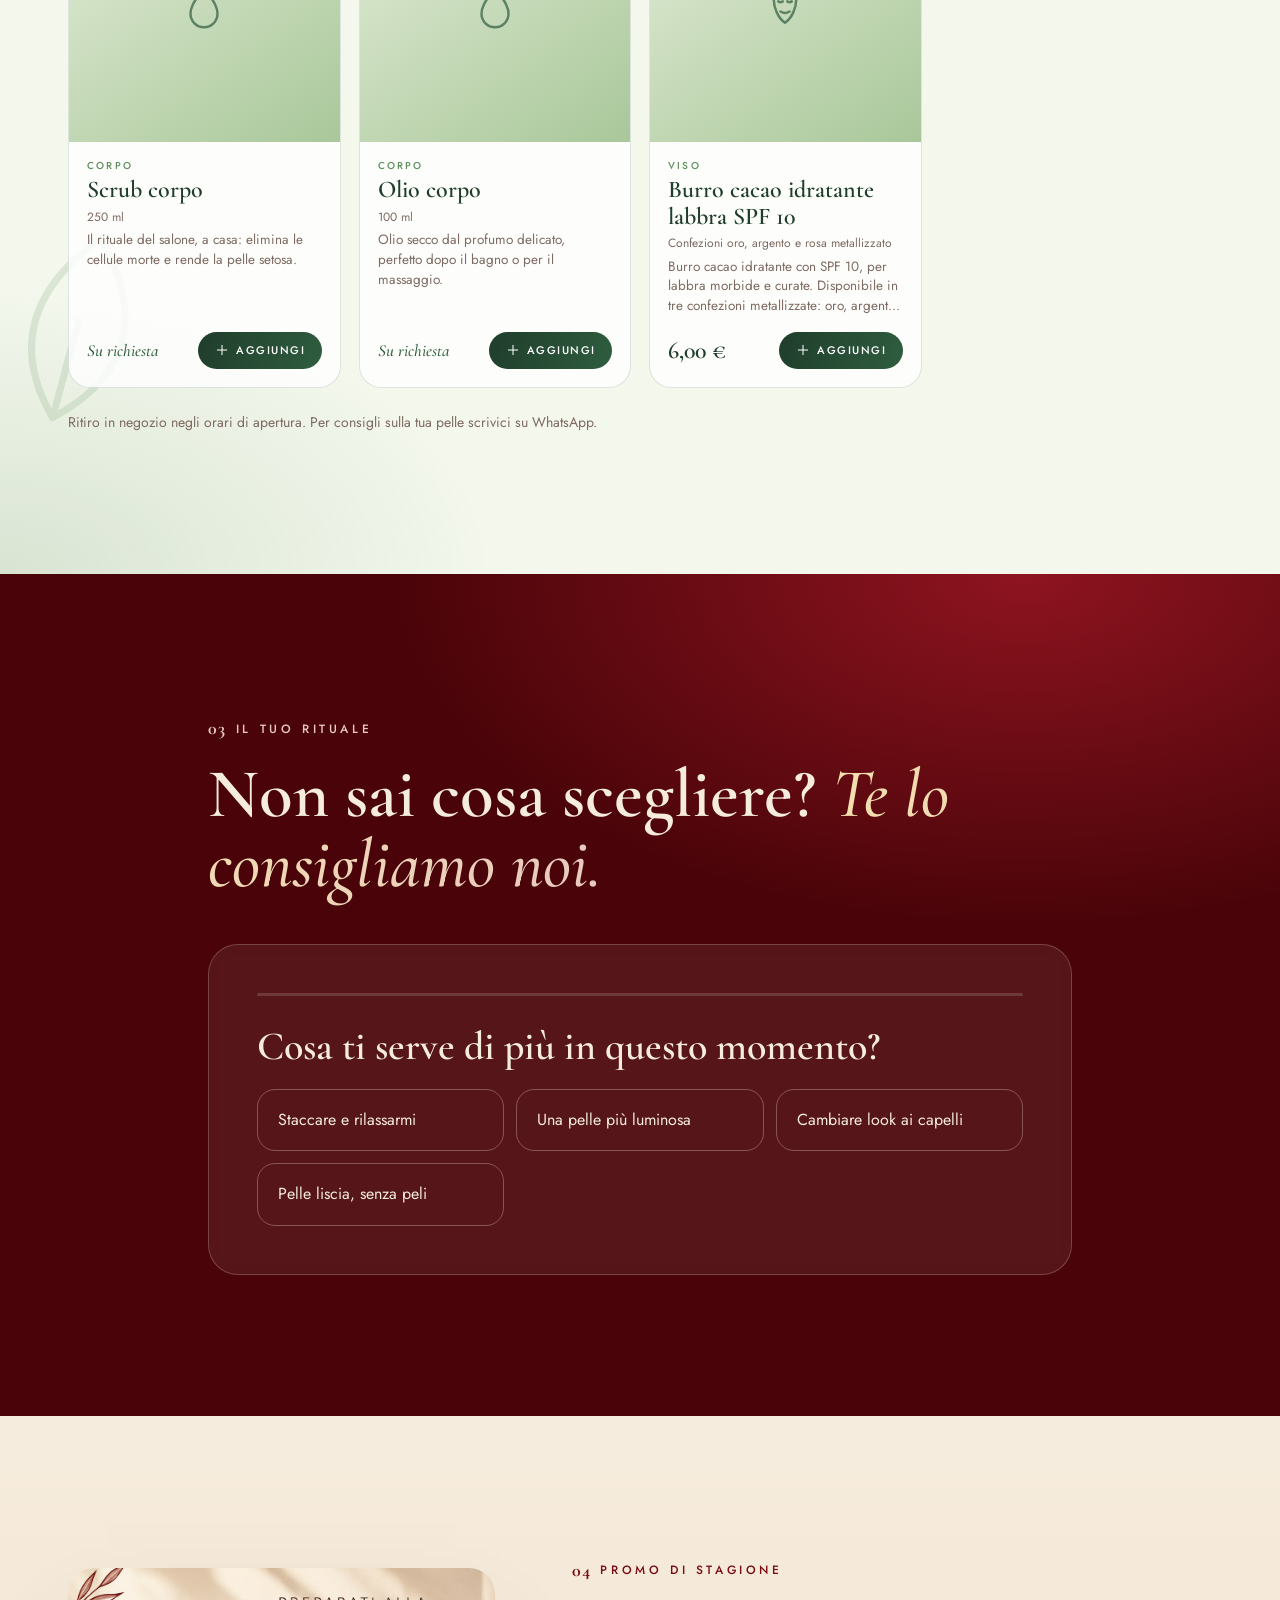
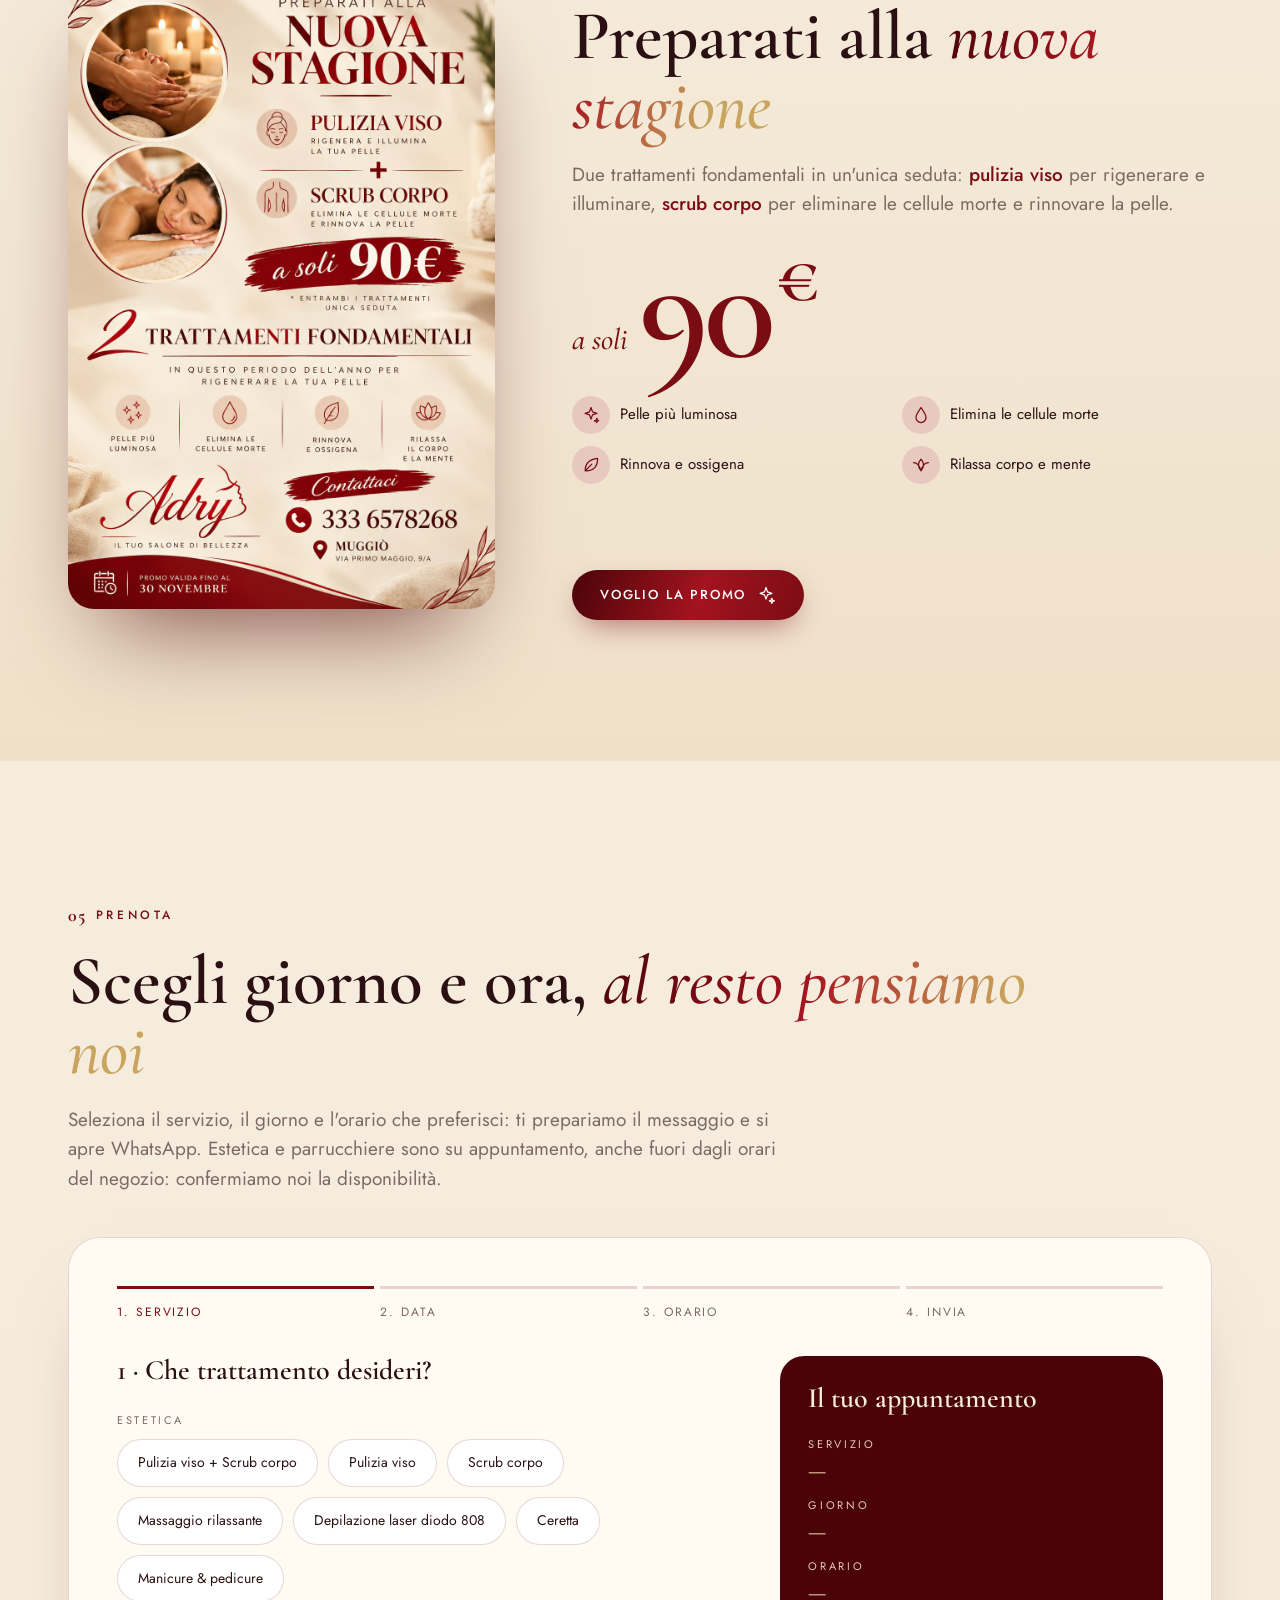
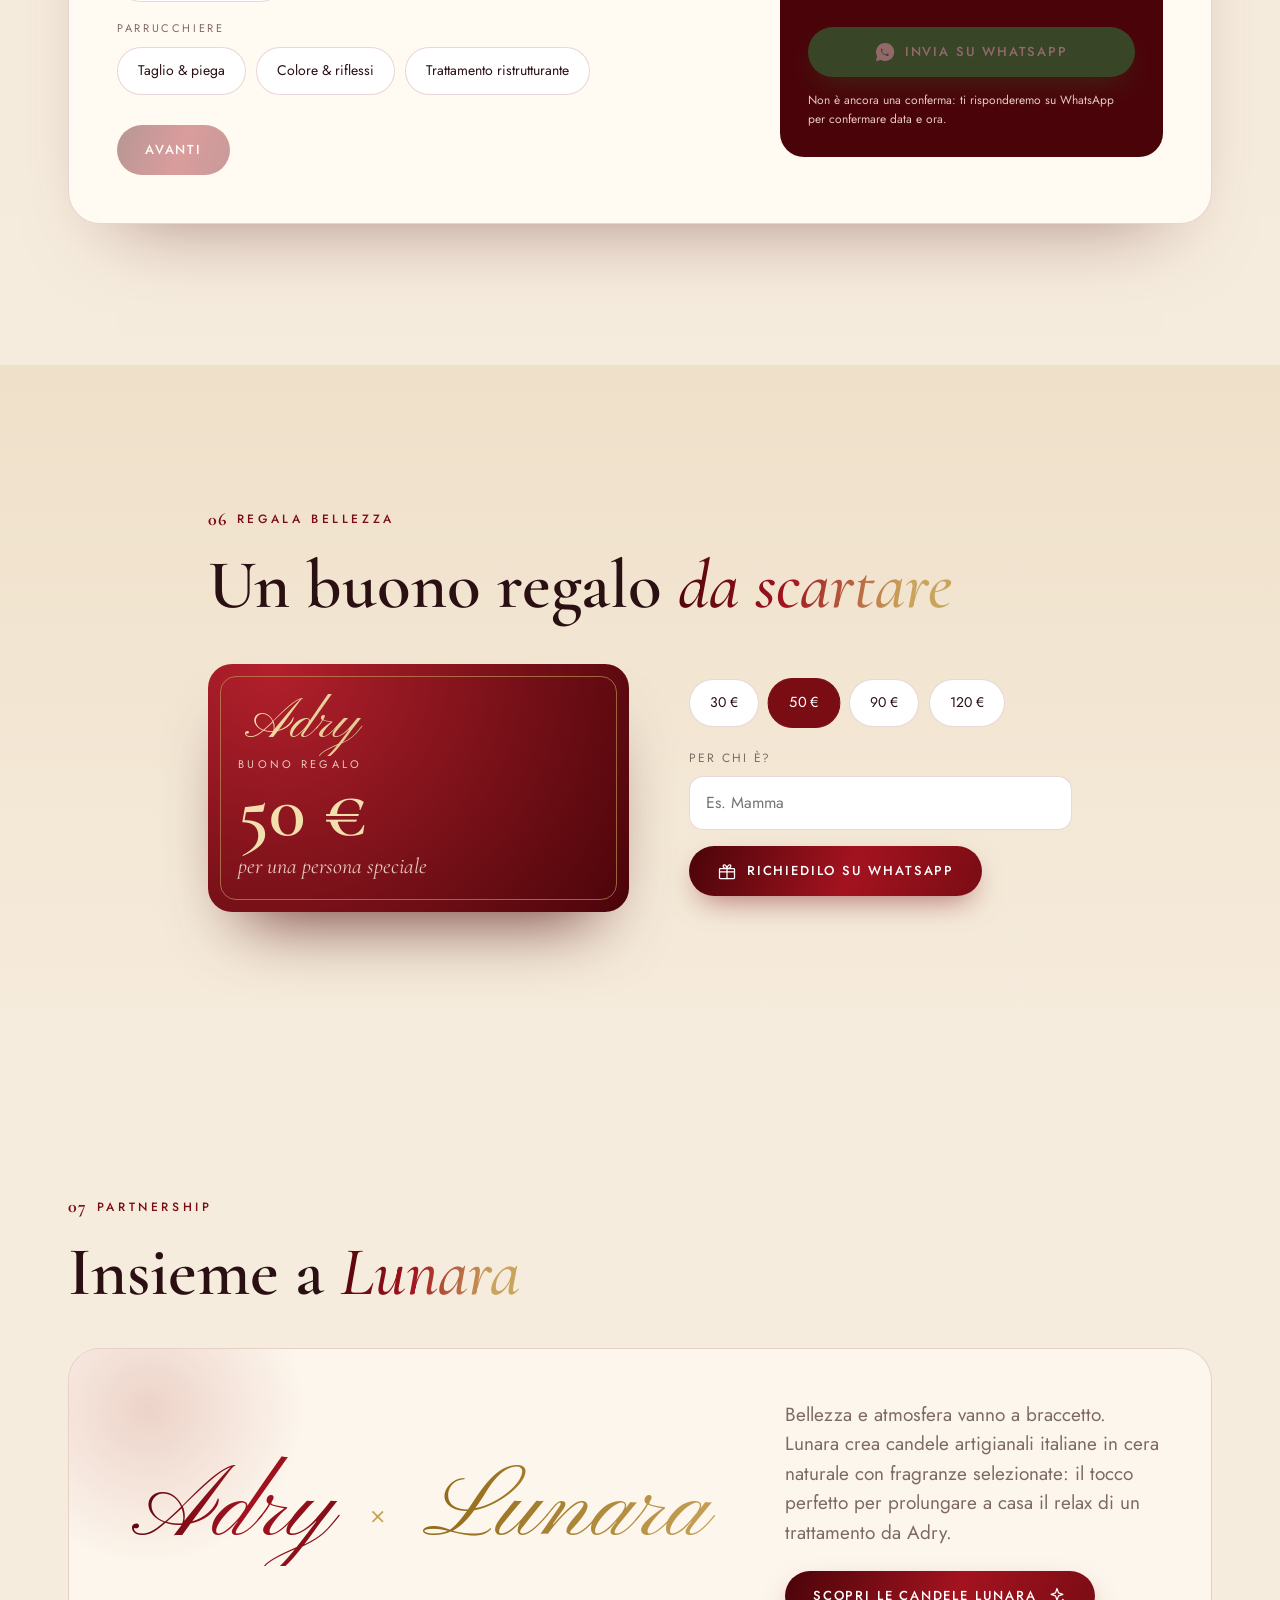
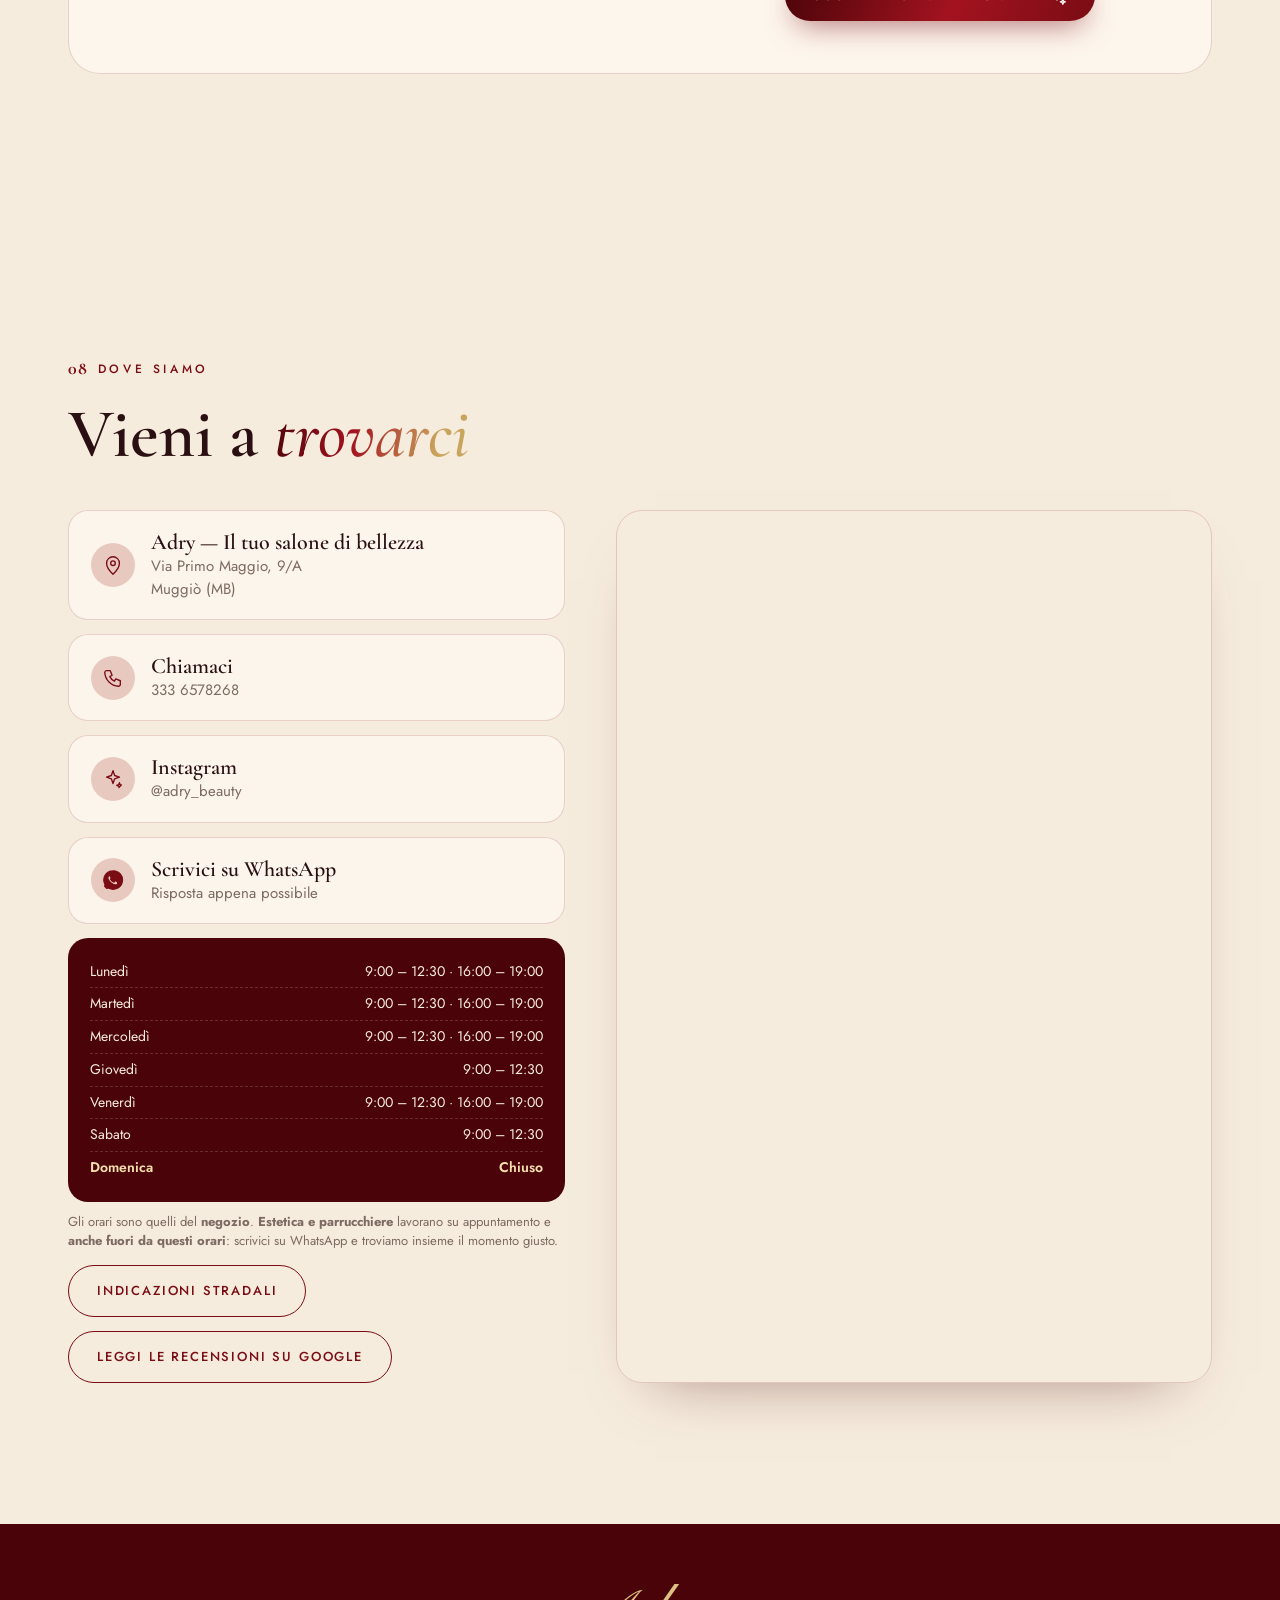
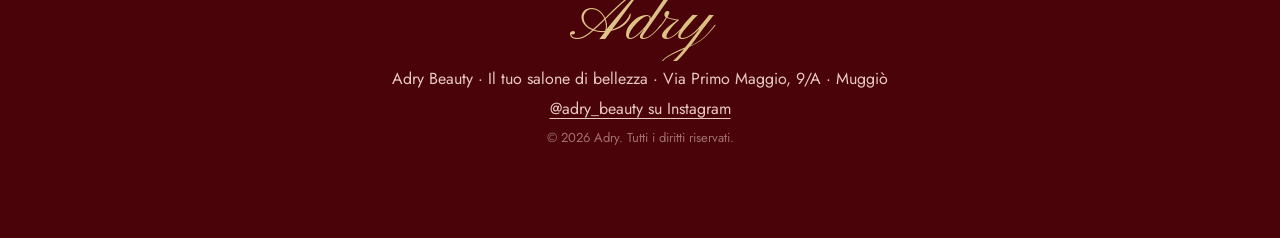
==== commit f0b42ed9: "Refresh Adry home screen icons" ====
--- a/index.html
+++ b/index.html
@@ -6,10 +6,10 @@
 <title>Adry — Salone di bellezza, estetica e parrucchiere a Muggiò</title>
 <meta name="description" content="Adry, il tuo salone di bellezza a Muggiò: estetica, trattamenti viso e corpo, parrucchiere. Prenota il tuo appuntamento in un click su WhatsApp.">
 <meta name="theme-color" content="#f6ecdd">
-<link rel="icon" href="assets/favicon.ico" sizes="any">
-<link rel="icon" type="image/png" sizes="32x32" href="assets/icon-32.png">
-<link rel="icon" type="image/png" sizes="192x192" href="assets/icon-192.png">
-<link rel="apple-touch-icon" href="assets/apple-touch-icon.png">
+<link rel="icon" href="assets/favicon.ico?v=2" sizes="any">
+<link rel="icon" type="image/png" sizes="32x32" href="assets/icon-32.png?v=2">
+<link rel="icon" type="image/png" sizes="192x192" href="assets/icon-192.png?v=2">
+<link rel="apple-touch-icon" href="assets/apple-touch-icon.png?v=2">
 <meta property="og:title" content="Adry — Il tuo salone di bellezza">
 <meta property="og:description" content="Estetica e parrucchiere a Muggiò. Prenota online via WhatsApp.">
 <meta property="og:type" content="website">
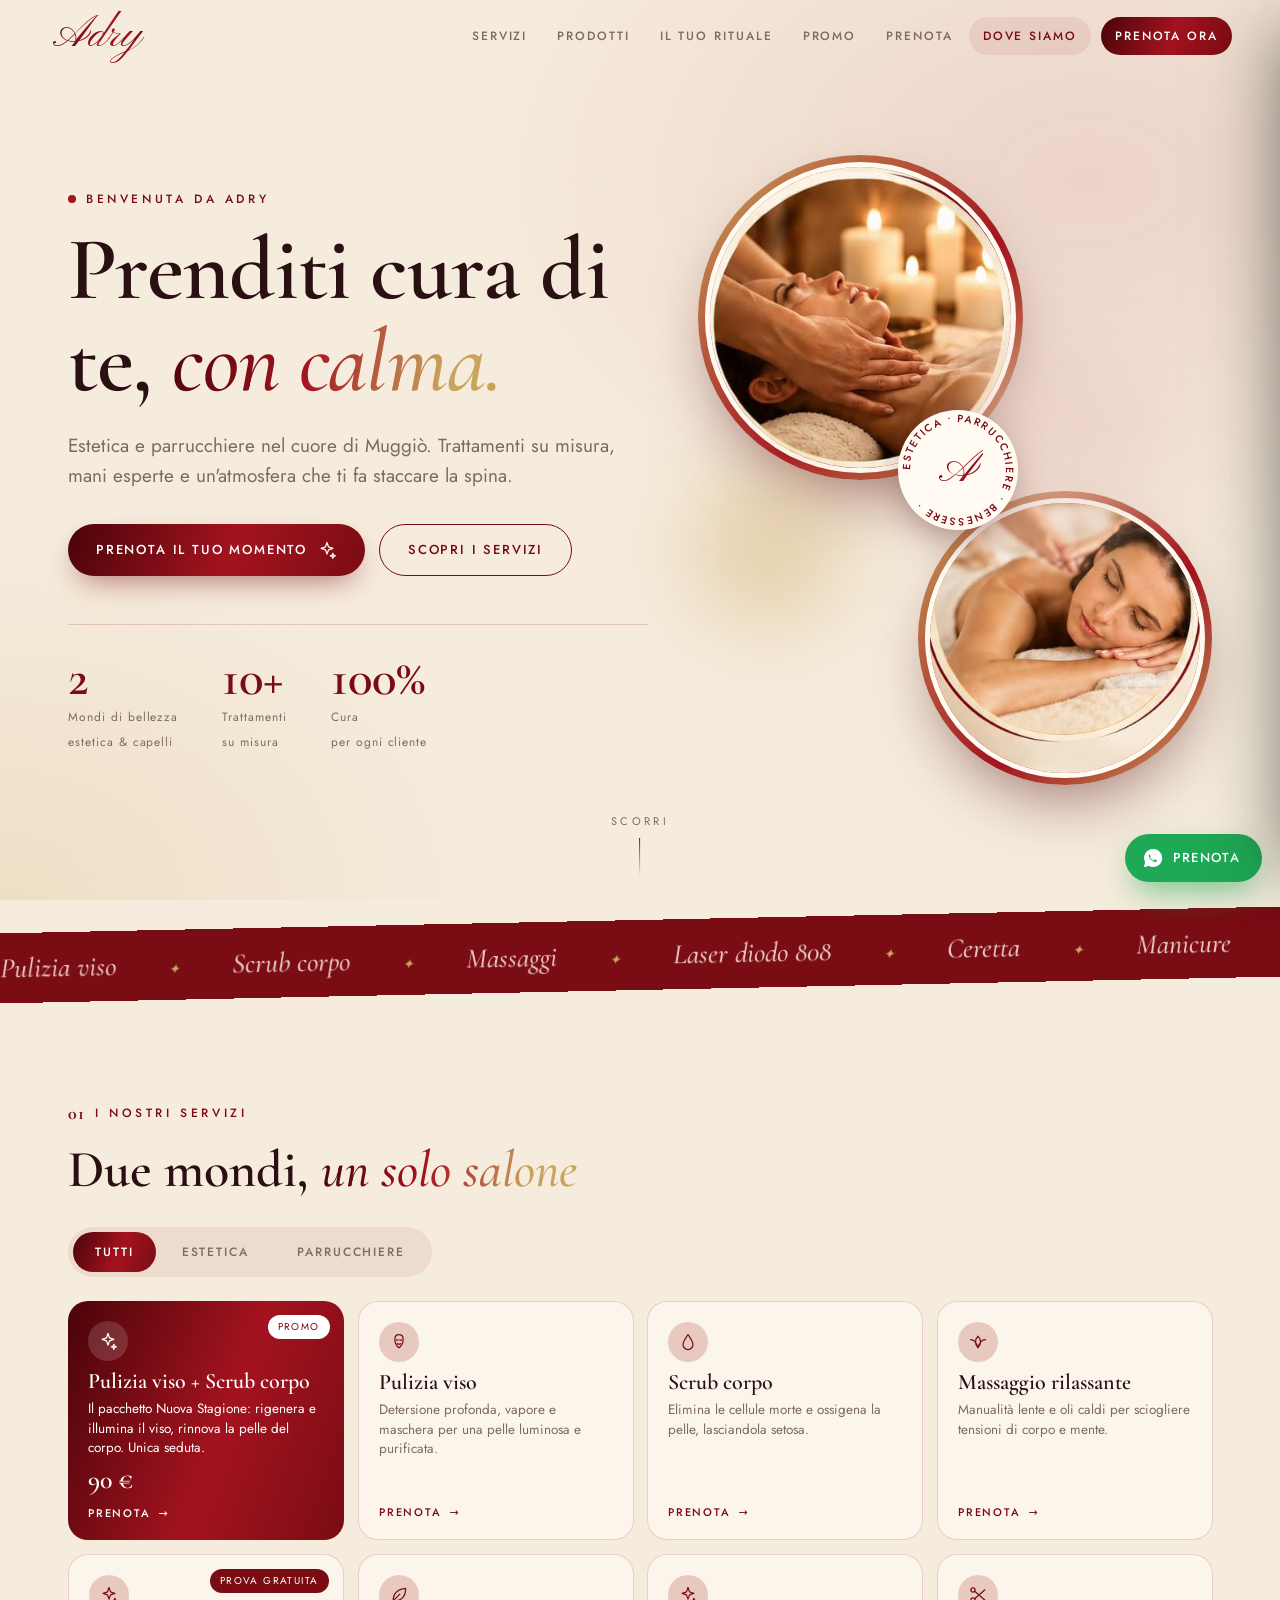
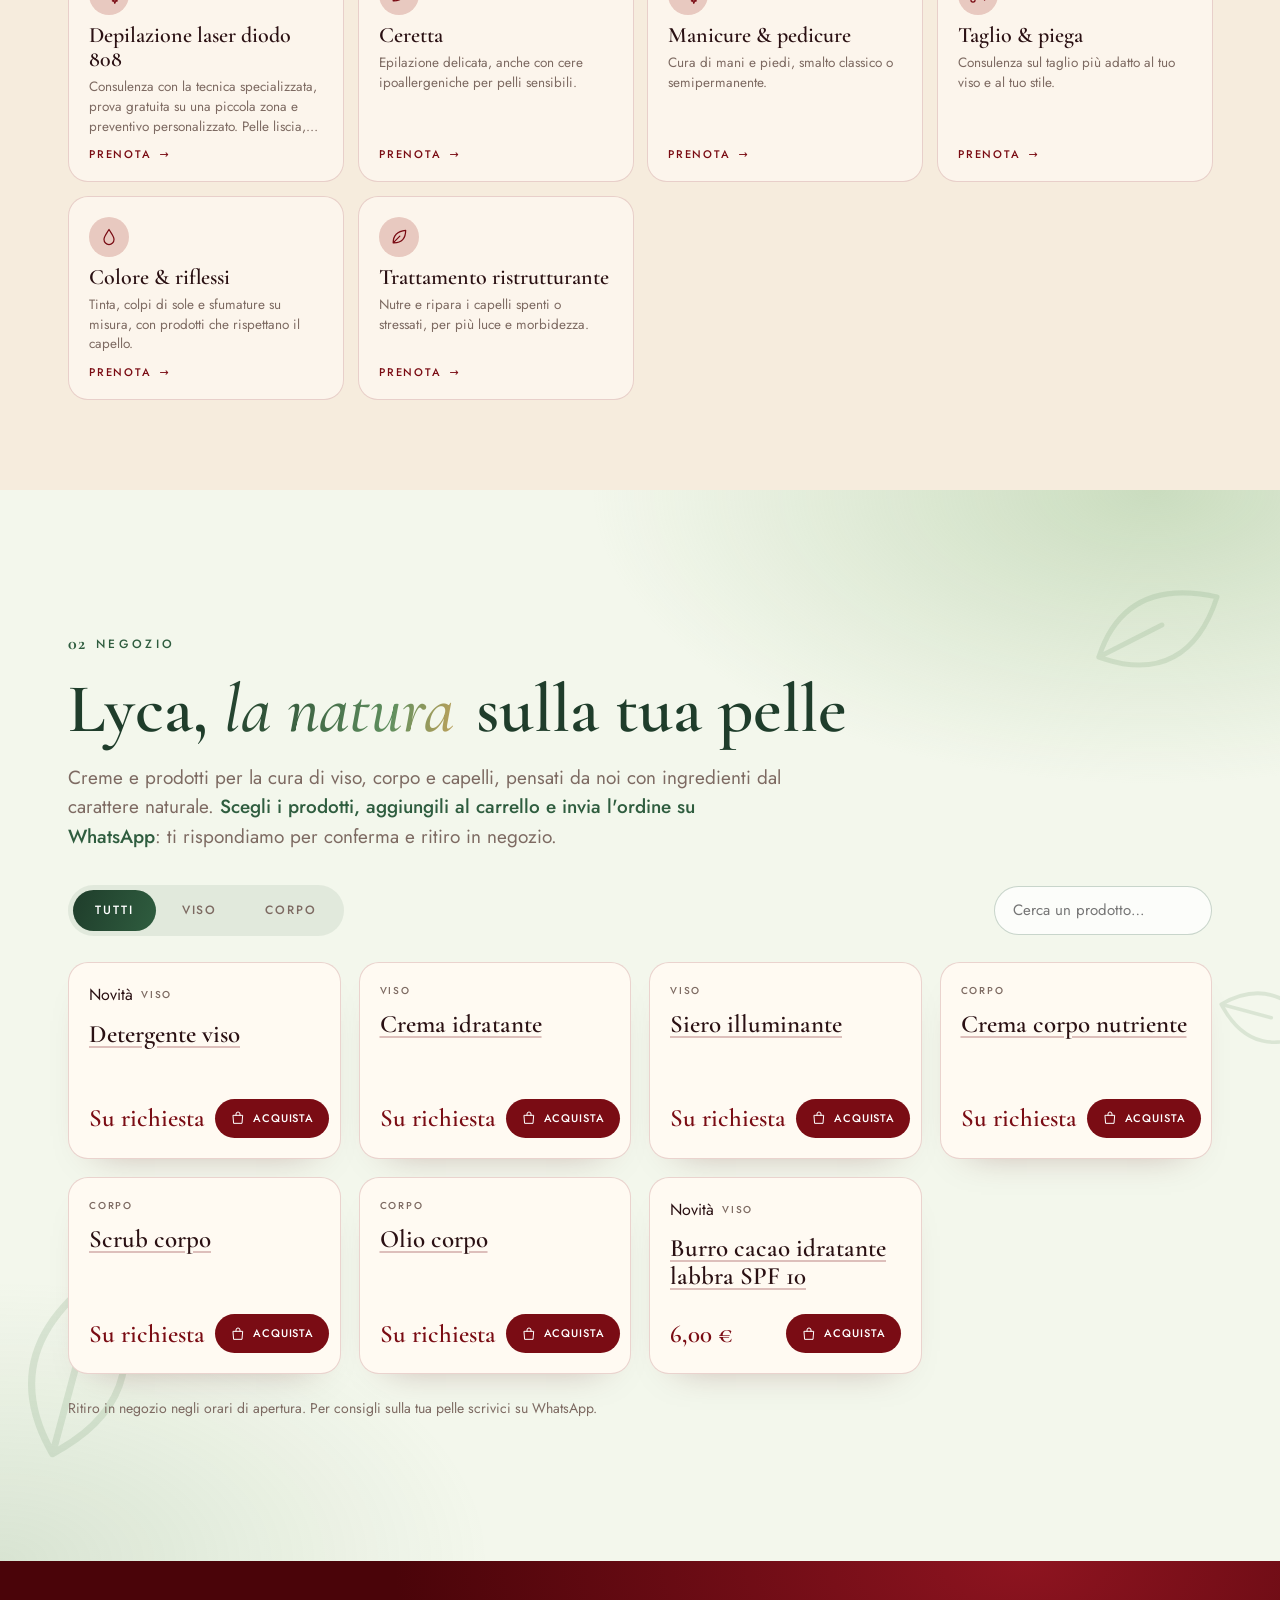
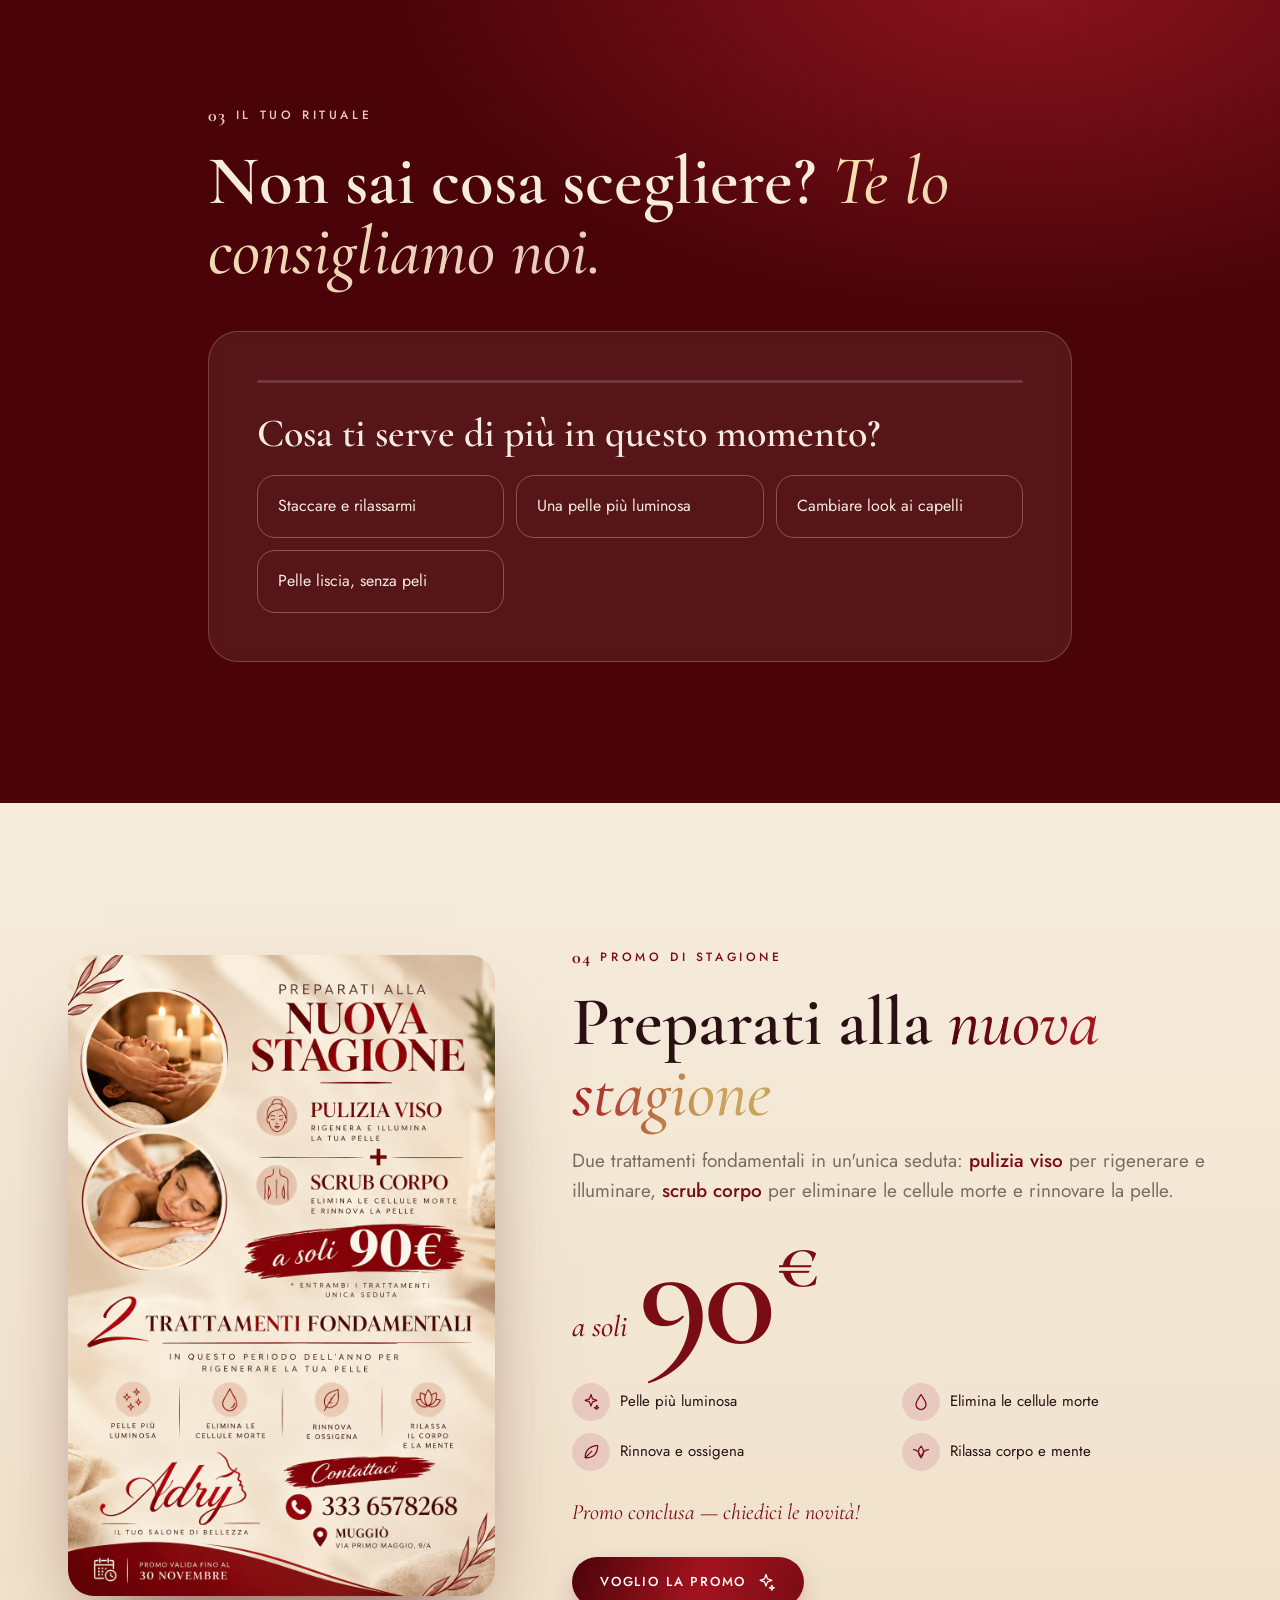
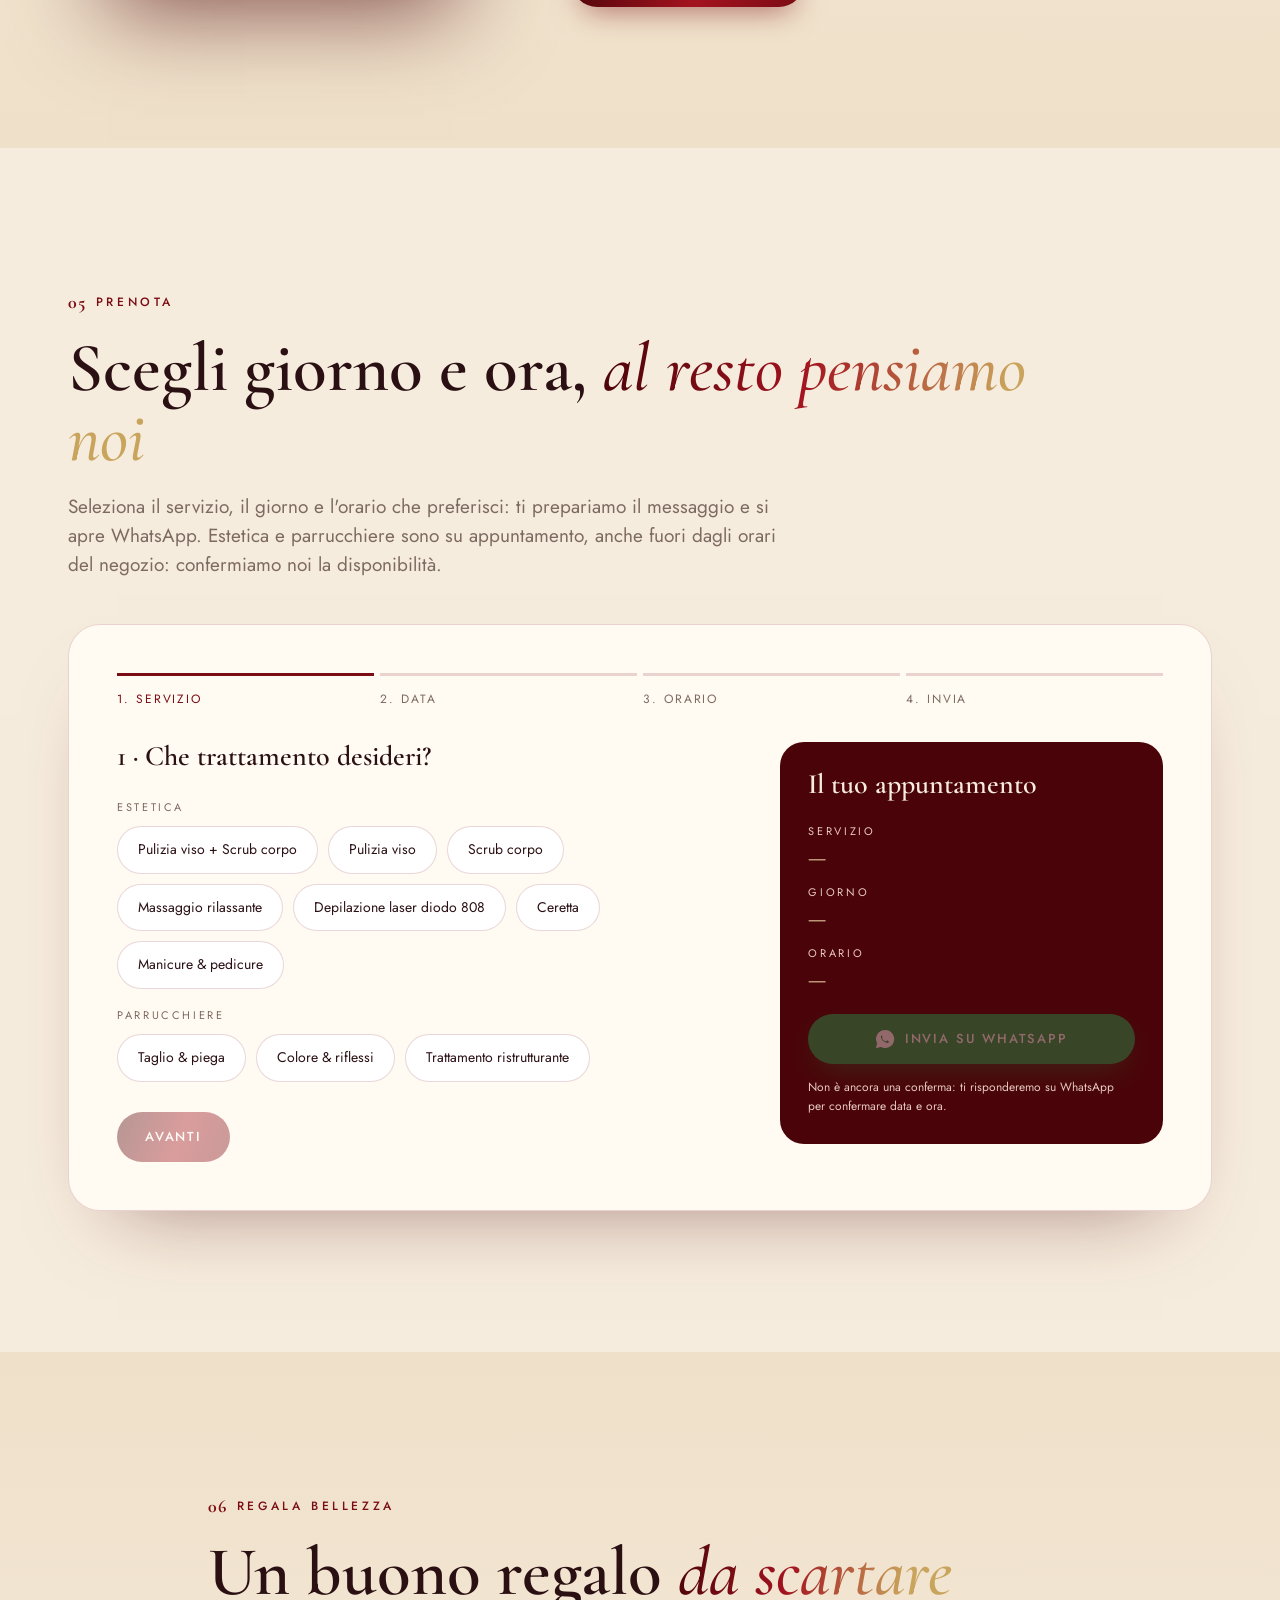
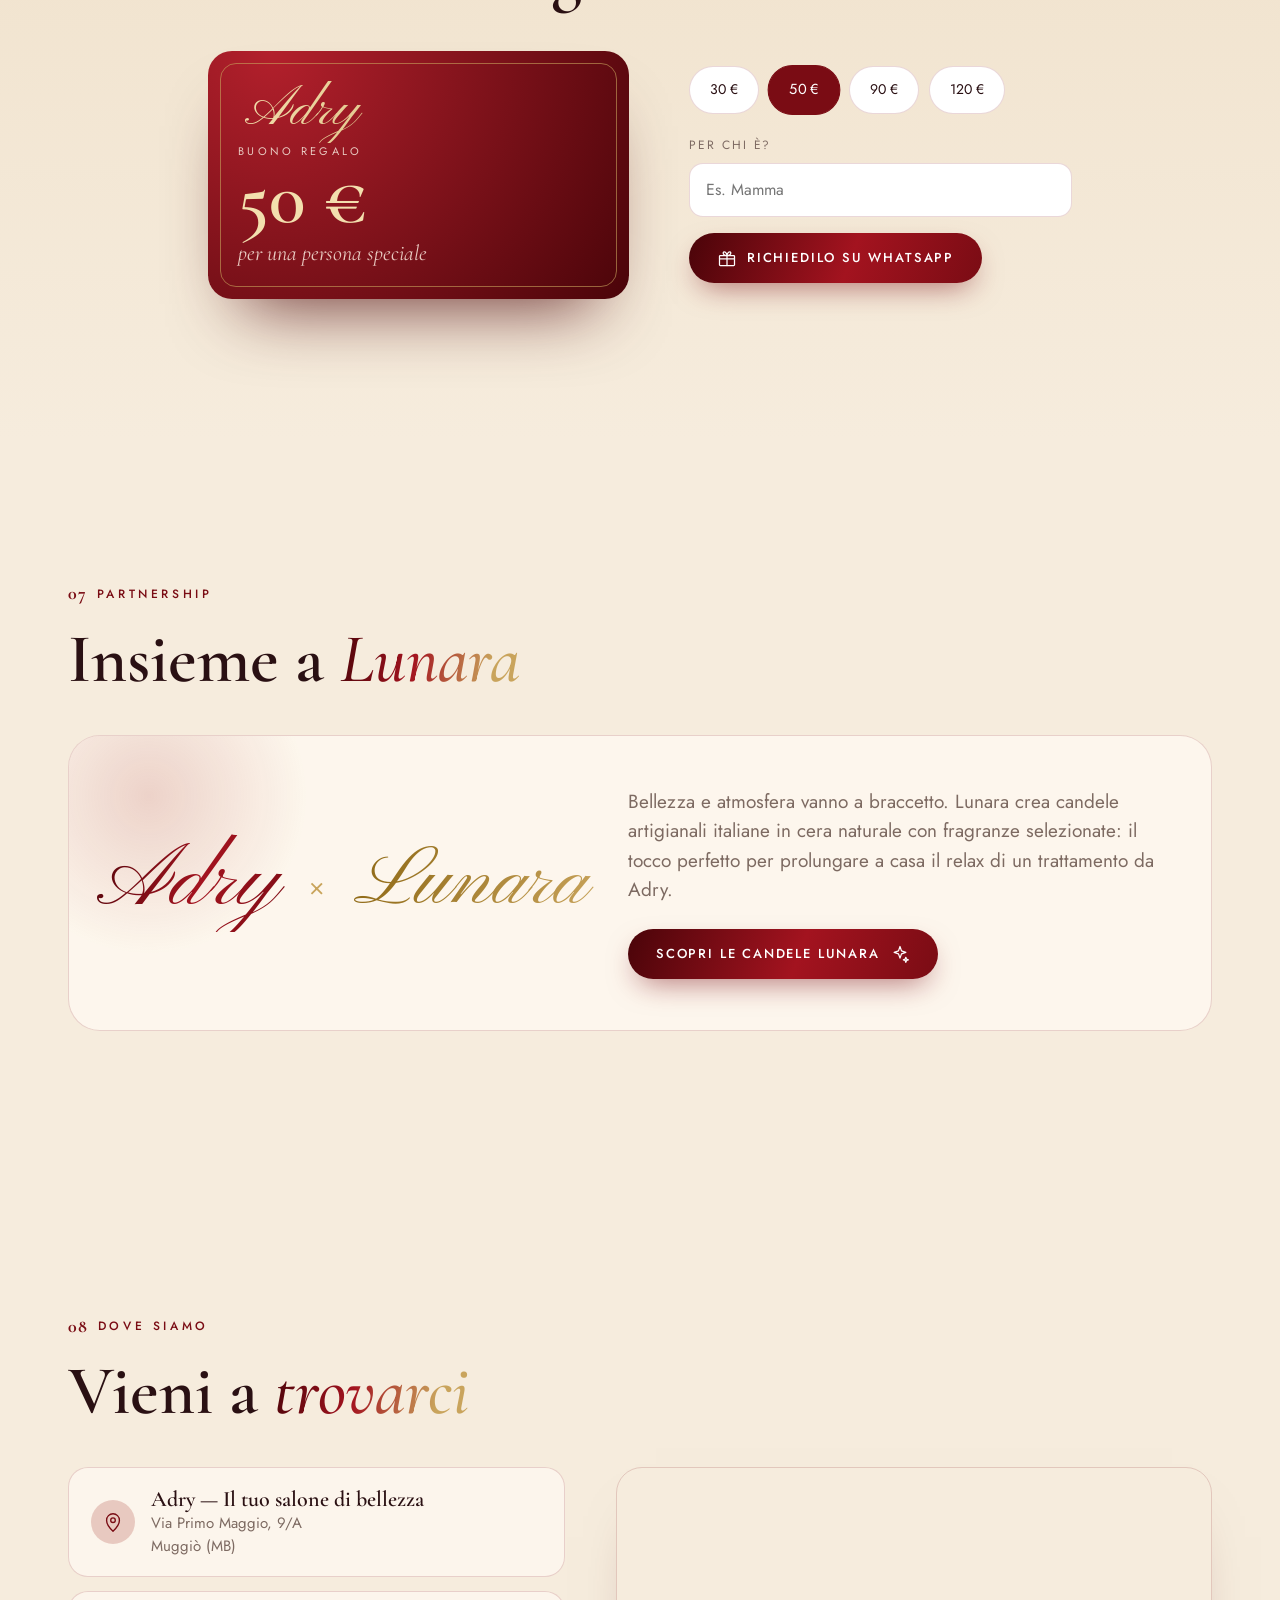
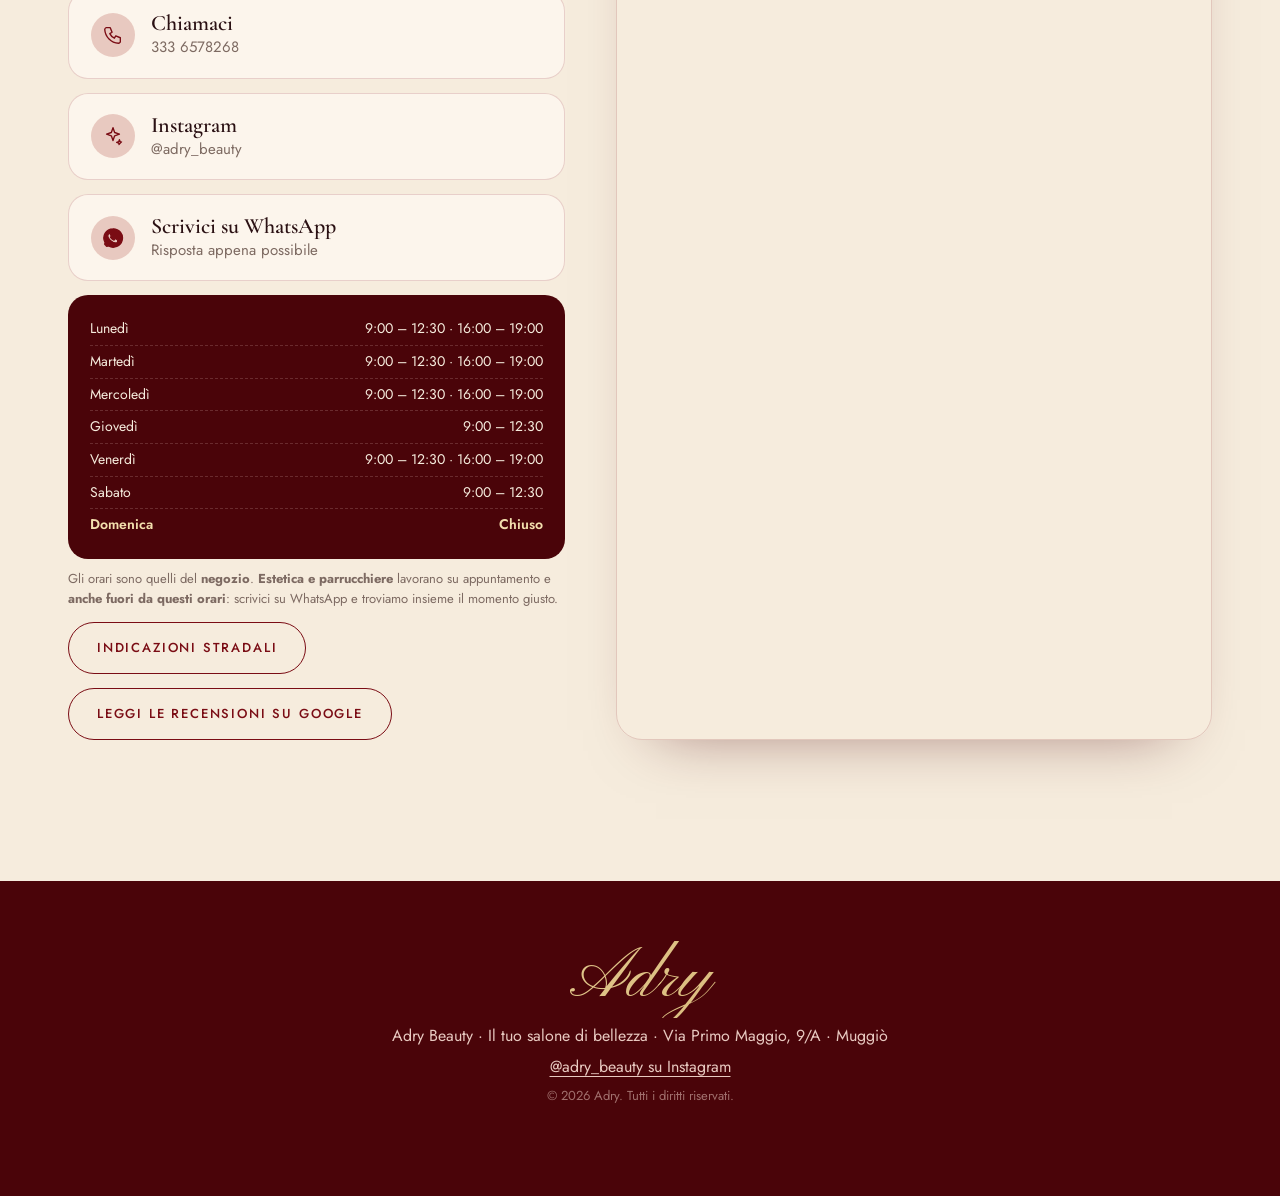
==== commit 1247c8a8: "Use refreshed Adry icon for browser and home screen" ====
--- a/index.html
+++ b/index.html
@@ -6,10 +6,10 @@
 <title>Adry — Salone di bellezza, estetica e parrucchiere a Muggiò</title>
 <meta name="description" content="Adry, il tuo salone di bellezza a Muggiò: estetica, trattamenti viso e corpo, parrucchiere. Prenota il tuo appuntamento in un click su WhatsApp.">
 <meta name="theme-color" content="#f6ecdd">
-<link rel="icon" href="assets/favicon.ico?v=2" sizes="any">
-<link rel="icon" type="image/png" sizes="32x32" href="assets/icon-32.png?v=2">
-<link rel="icon" type="image/png" sizes="192x192" href="assets/icon-192.png?v=2">
-<link rel="apple-touch-icon" href="assets/apple-touch-icon.png?v=2">
+<link rel="icon" href="assets/icon-32.png?v=3" sizes="any">
+<link rel="icon" type="image/png" sizes="32x32" href="assets/icon-32.png?v=3">
+<link rel="icon" type="image/png" sizes="192x192" href="assets/icon-192.png?v=3">
+<link rel="apple-touch-icon" href="assets/apple-touch-icon.png?v=3">
 <meta property="og:title" content="Adry — Il tuo salone di bellezza">
 <meta property="og:description" content="Estetica e parrucchiere a Muggiò. Prenota online via WhatsApp.">
 <meta property="og:type" content="website">
--- a/css/styles.css
+++ b/css/styles.css
@@ -396,3 +396,44 @@
   *,*::before,*::after{animation-duration:.01ms!important;animation-iteration-count:1!important;transition-duration:.01ms!important;transition-delay:0s!important}
   .rv{opacity:1;transform:none}.split .w>span{transform:none}#intro{display:none}
 }
+
+/* ---- catalogo Lyca: schede essenziali e dettaglio su richiesta ---- */
+.pcard.product-compact{min-height:0;background:var(--paper);border:1px solid var(--line);border-radius:20px;overflow:hidden;box-shadow:0 18px 38px -28px rgba(74,4,9,.35);transition:transform .3s var(--ease),box-shadow .3s}
+.pcard.product-compact:hover{transform:translateY(-4px);box-shadow:0 24px 44px -28px rgba(74,4,9,.4)}
+.product-compact .pc-body{padding:20px;display:flex;flex-direction:column;gap:12px;min-height:170px}
+.product-labels{display:flex;align-items:center;gap:8px;flex-wrap:wrap}
+.product-compact .pc-cat{font-size:10px;letter-spacing:.18em;text-transform:uppercase;color:var(--mut)}
+.product-compact h4{font:600 clamp(20px,2vw,25px)/1.12 var(--f-serif);min-height:2.2em}
+.product-detail-link{text-align:left;color:var(--ink);text-decoration:underline;text-decoration-color:rgba(122,12,20,.25);text-underline-offset:4px}
+.product-detail-link:hover{color:var(--wine)}
+.product-compact .pc-foot{margin-top:auto;display:flex;align-items:center;justify-content:space-between;gap:10px}
+.product-compact .pc-price{font:600 25px var(--f-serif);color:var(--wine);white-space:nowrap}
+.product-compact .add{display:inline-flex;align-items:center;gap:7px;padding:11px 15px;border-radius:99px;background:var(--wine);color:#fff;font-size:11px;letter-spacing:.08em;text-transform:uppercase}
+.product-compact .add:disabled{opacity:.45}
+.product-detail-overlay{position:fixed;inset:0;z-index:500;background:rgba(35,12,14,.62);backdrop-filter:blur(5px);display:grid;place-items:center;padding:20px}
+.product-detail-overlay[hidden]{display:none}
+.product-detail{position:relative;width:min(560px,100%);max-height:min(82vh,760px);overflow:auto;padding:clamp(26px,5vw,42px);border-radius:26px;background:var(--paper);box-shadow:0 30px 90px rgba(0,0,0,.3)}
+.product-detail-close{position:absolute;right:16px;top:12px;width:42px;height:42px;border:1px solid var(--line);border-radius:50%;font-size:28px;color:var(--wine)}
+.product-detail-content{display:grid;gap:16px;padding-top:18px}
+.product-detail-content h2{font-size:clamp(32px,6vw,48px);padding-right:24px}
+.product-detail-image{width:100%;max-height:260px;object-fit:contain;border-radius:16px;background:#fff}
+.product-detail-size{font-size:13px;color:var(--mut)}
+.product-detail-description{font-size:16px;line-height:1.7;color:var(--mut)}
+.product-detail-content .pc-foot{display:flex;justify-content:space-between;align-items:center;gap:12px;margin-top:8px}
+.product-detail-content .pc-price{font:600 30px var(--f-serif);color:var(--wine)}
+/* ---- partnership: loghi leggibili su smartphone ---- */
+.pt-logos{min-width:0;gap:clamp(6px,1.5vw,18px)}
+.pt-logos .logo-script{white-space:nowrap;font-size:clamp(54px,7vw,92px)}
+.pt-logos .lunara{font-size:clamp(48px,6.4vw,84px)}
+@media(max-width:560px){
+  .pt{padding:24px 18px;gap:18px}
+  .pt-logos{width:100%;gap:8px;justify-content:space-evenly;flex-wrap:nowrap}
+  .pt-logos .logo-script{font-size:clamp(48px,14vw,68px);padding:0}
+  .pt-logos .lunara{font-size:clamp(40px,11.5vw,58px)}
+  .pt-logos i{font-size:30px;flex:none}
+  .product-compact .pc-body{padding:15px 13px;min-height:170px}
+  .product-compact h4{font-size:19px}
+  .product-compact .pc-foot{align-items:flex-start;flex-direction:column}
+  .product-compact .add{width:100%;justify-content:center}
+  .product-detail-content .pc-foot{flex-direction:row;align-items:center}
+}
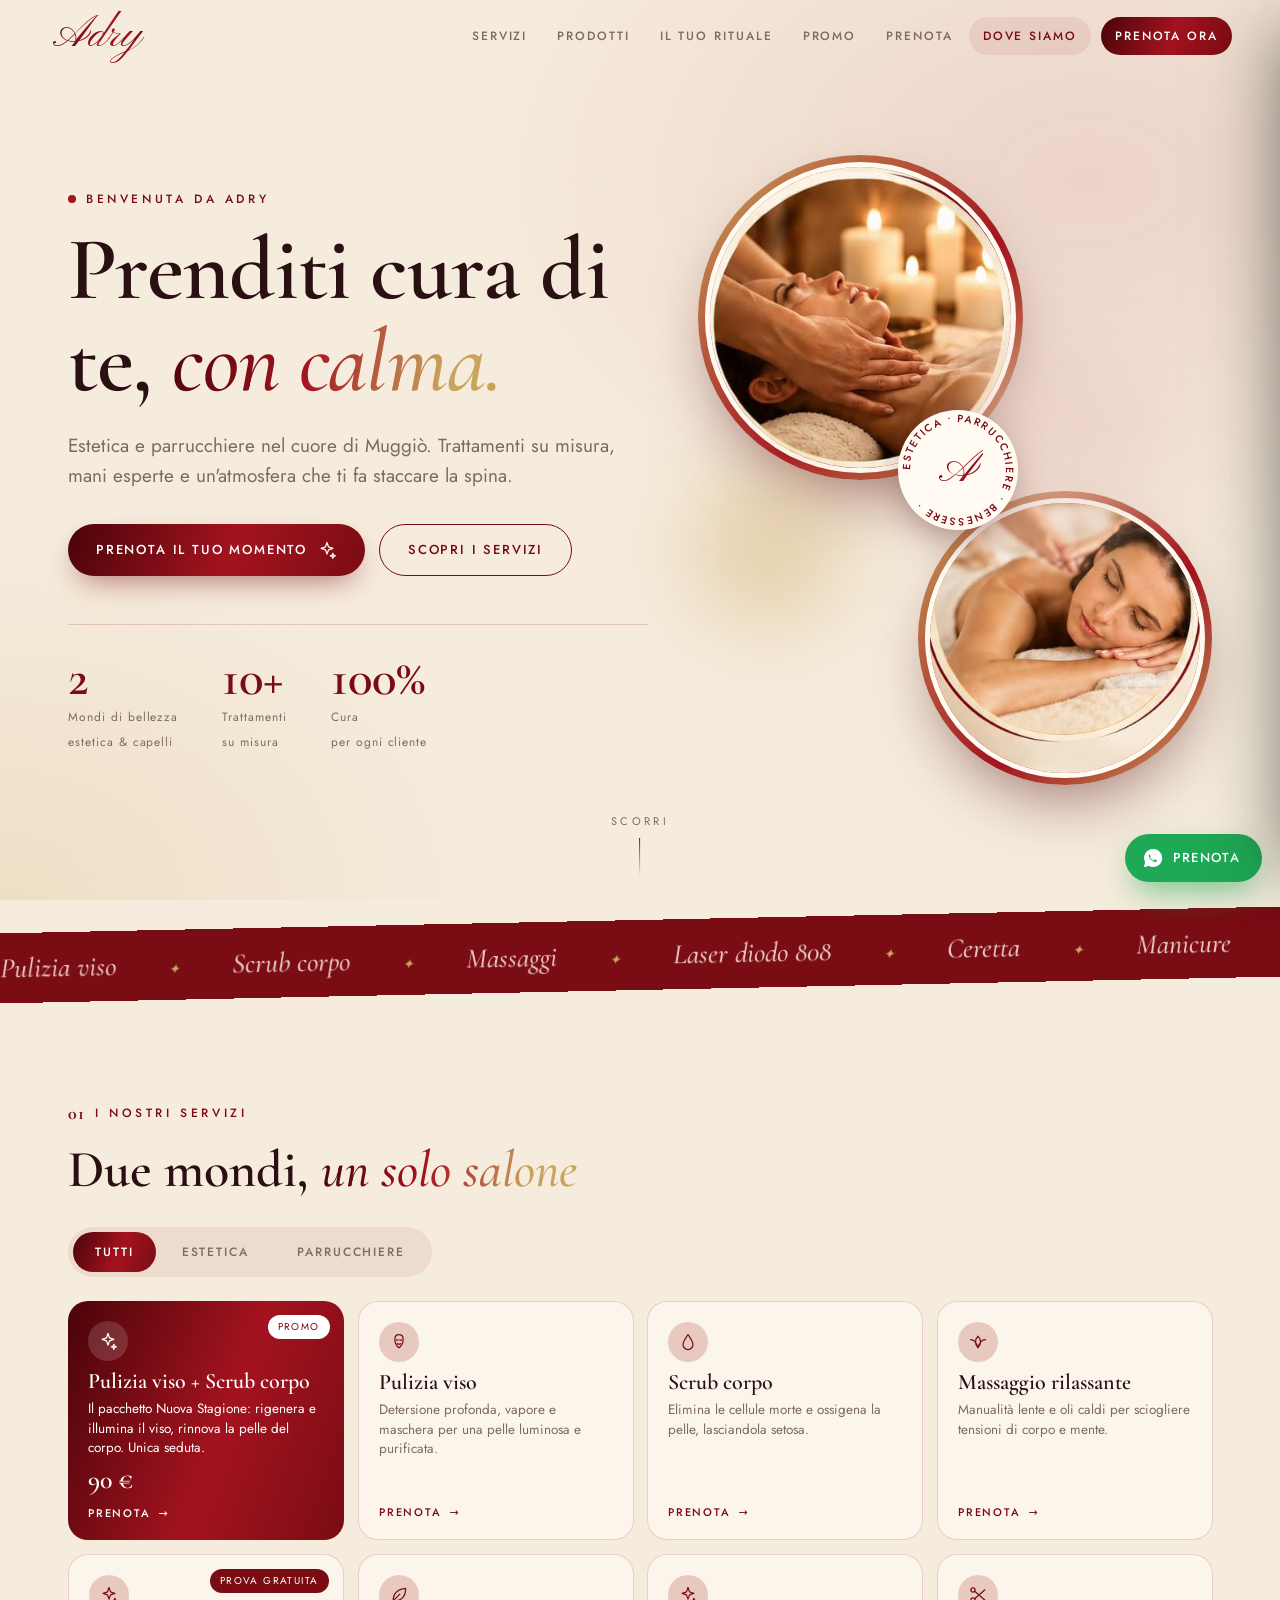
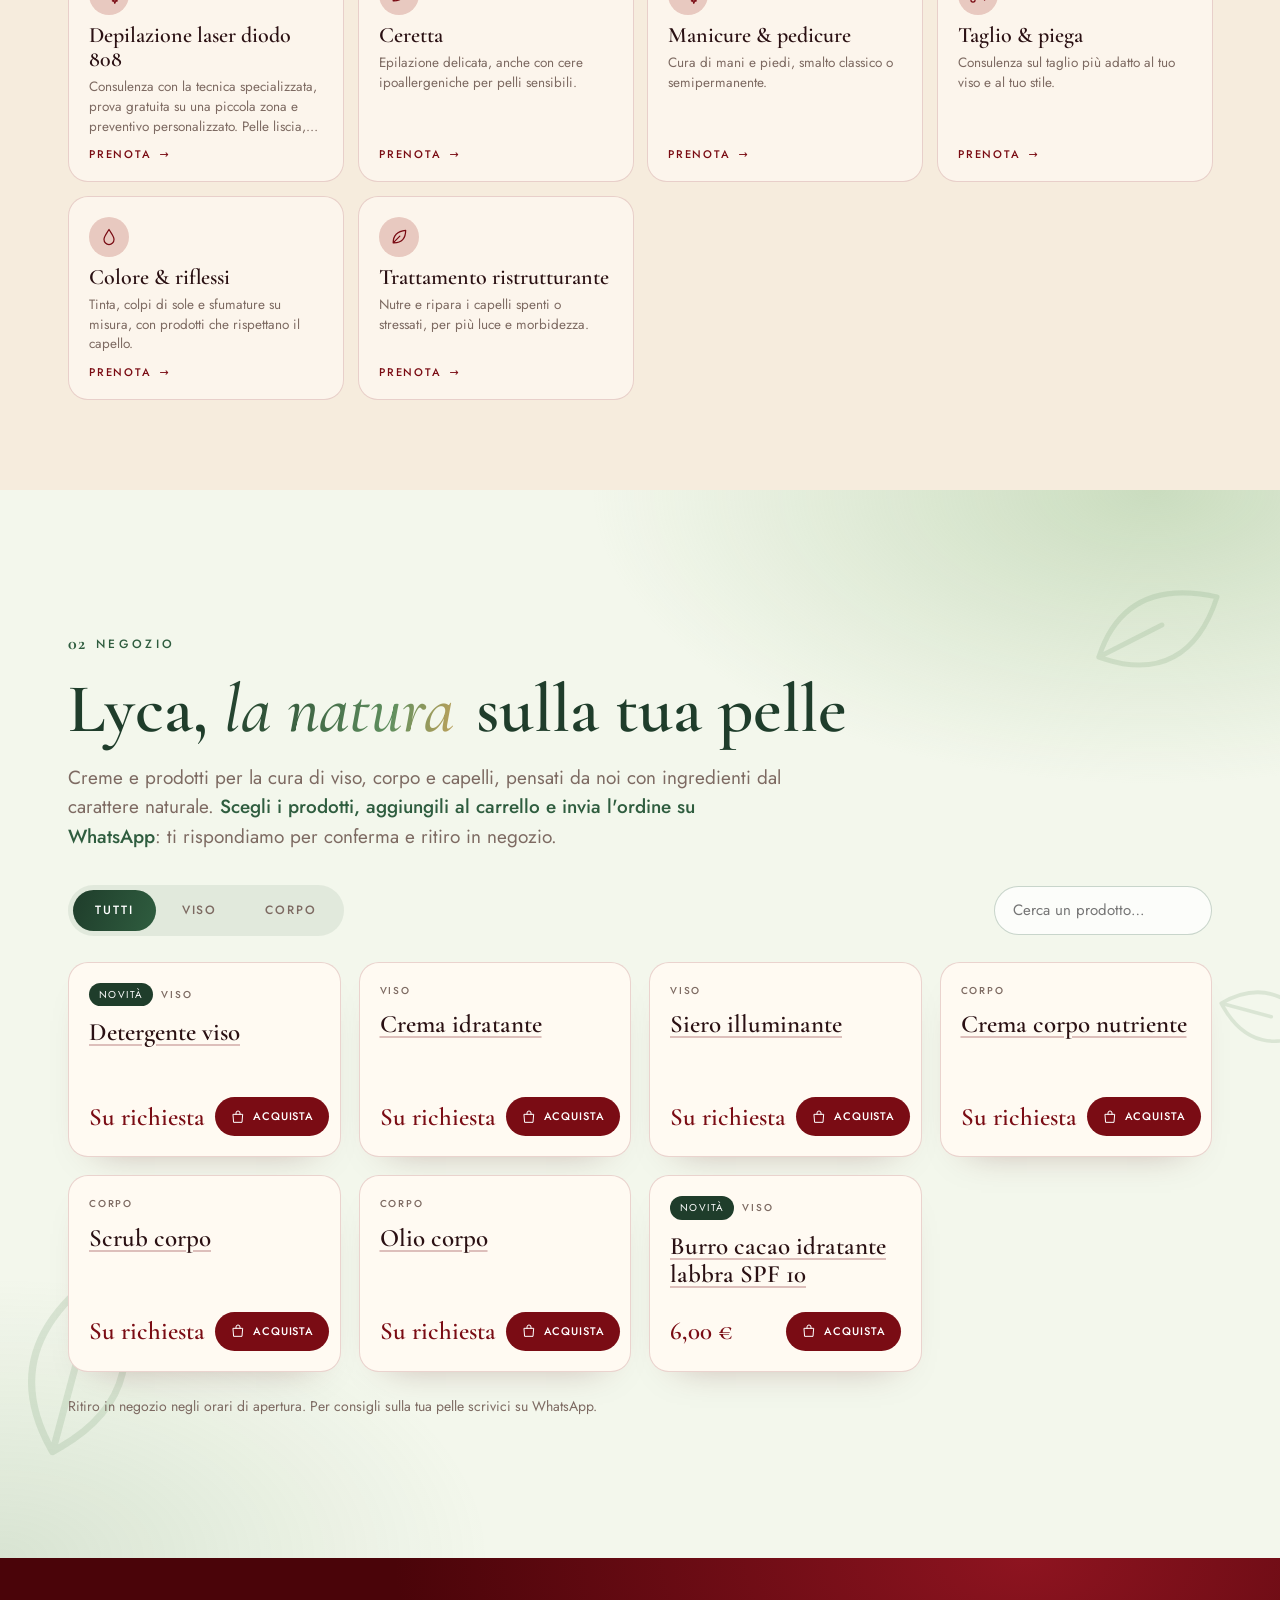
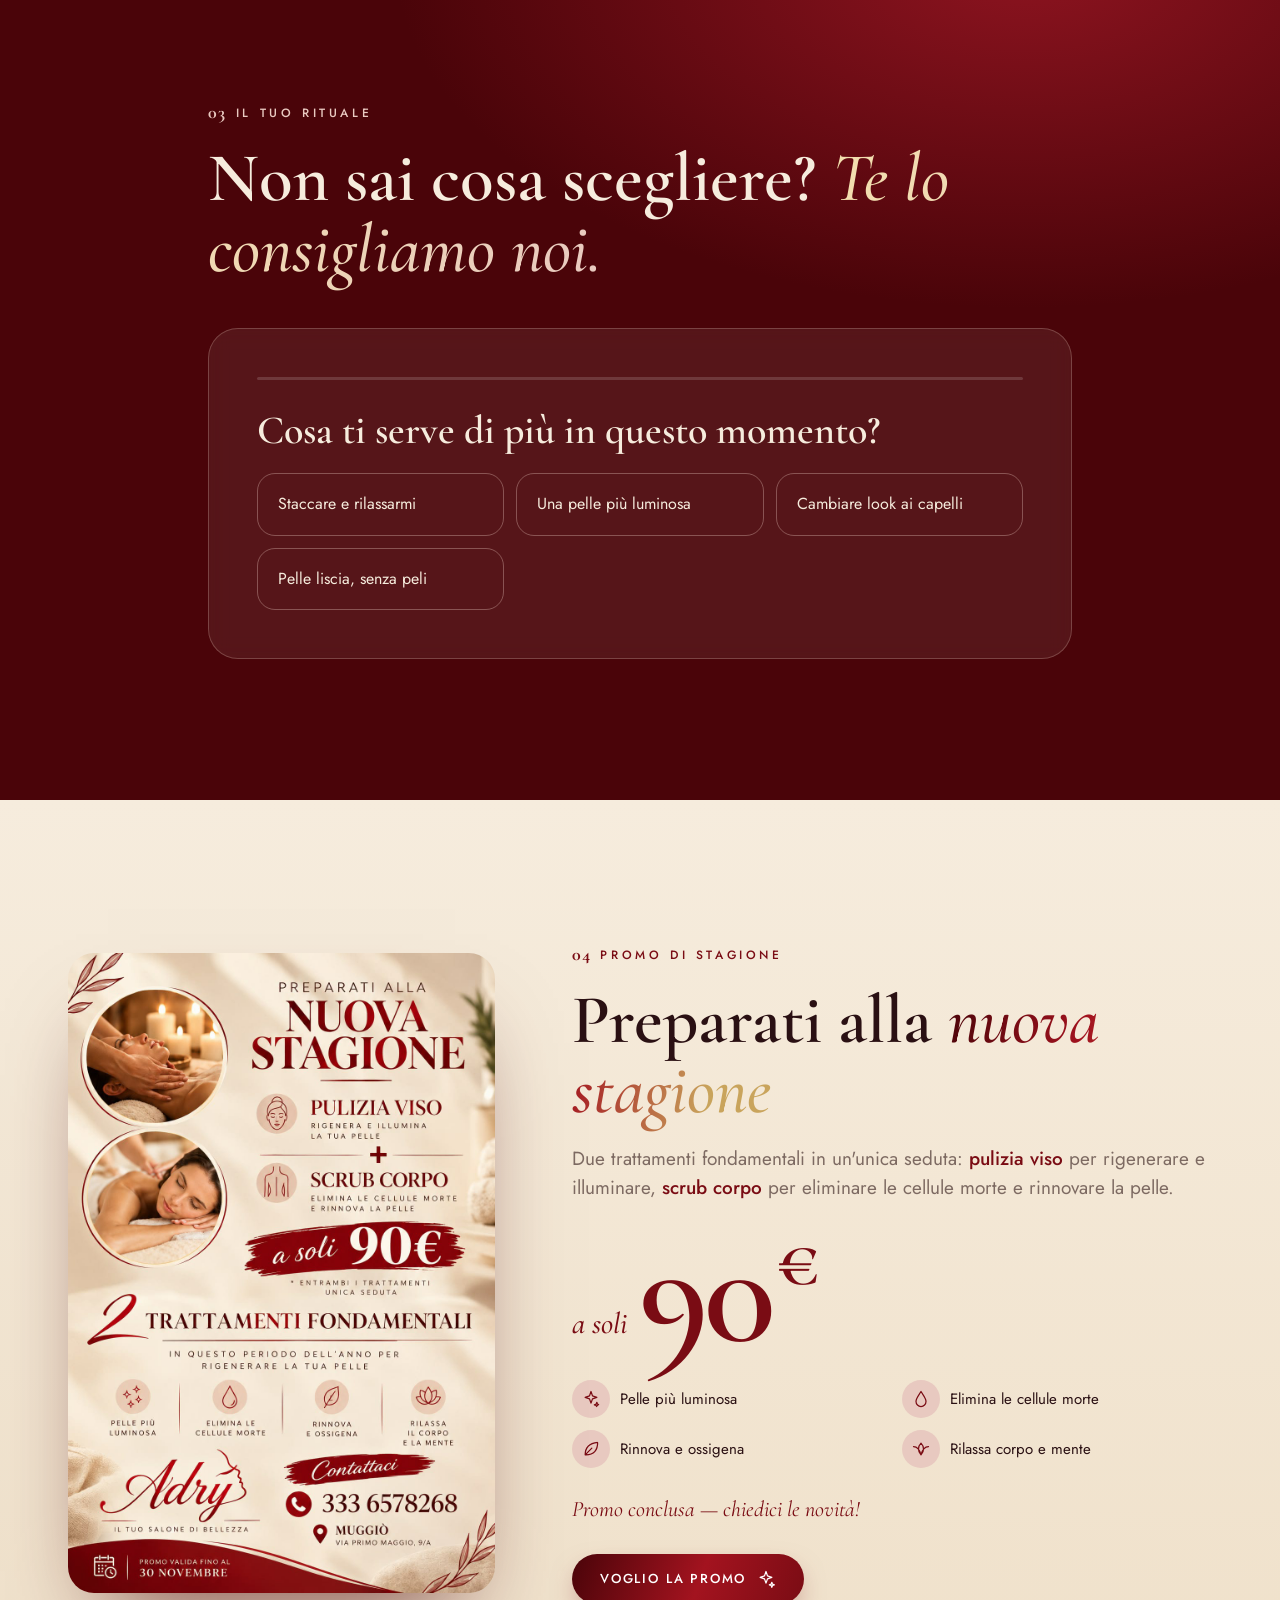
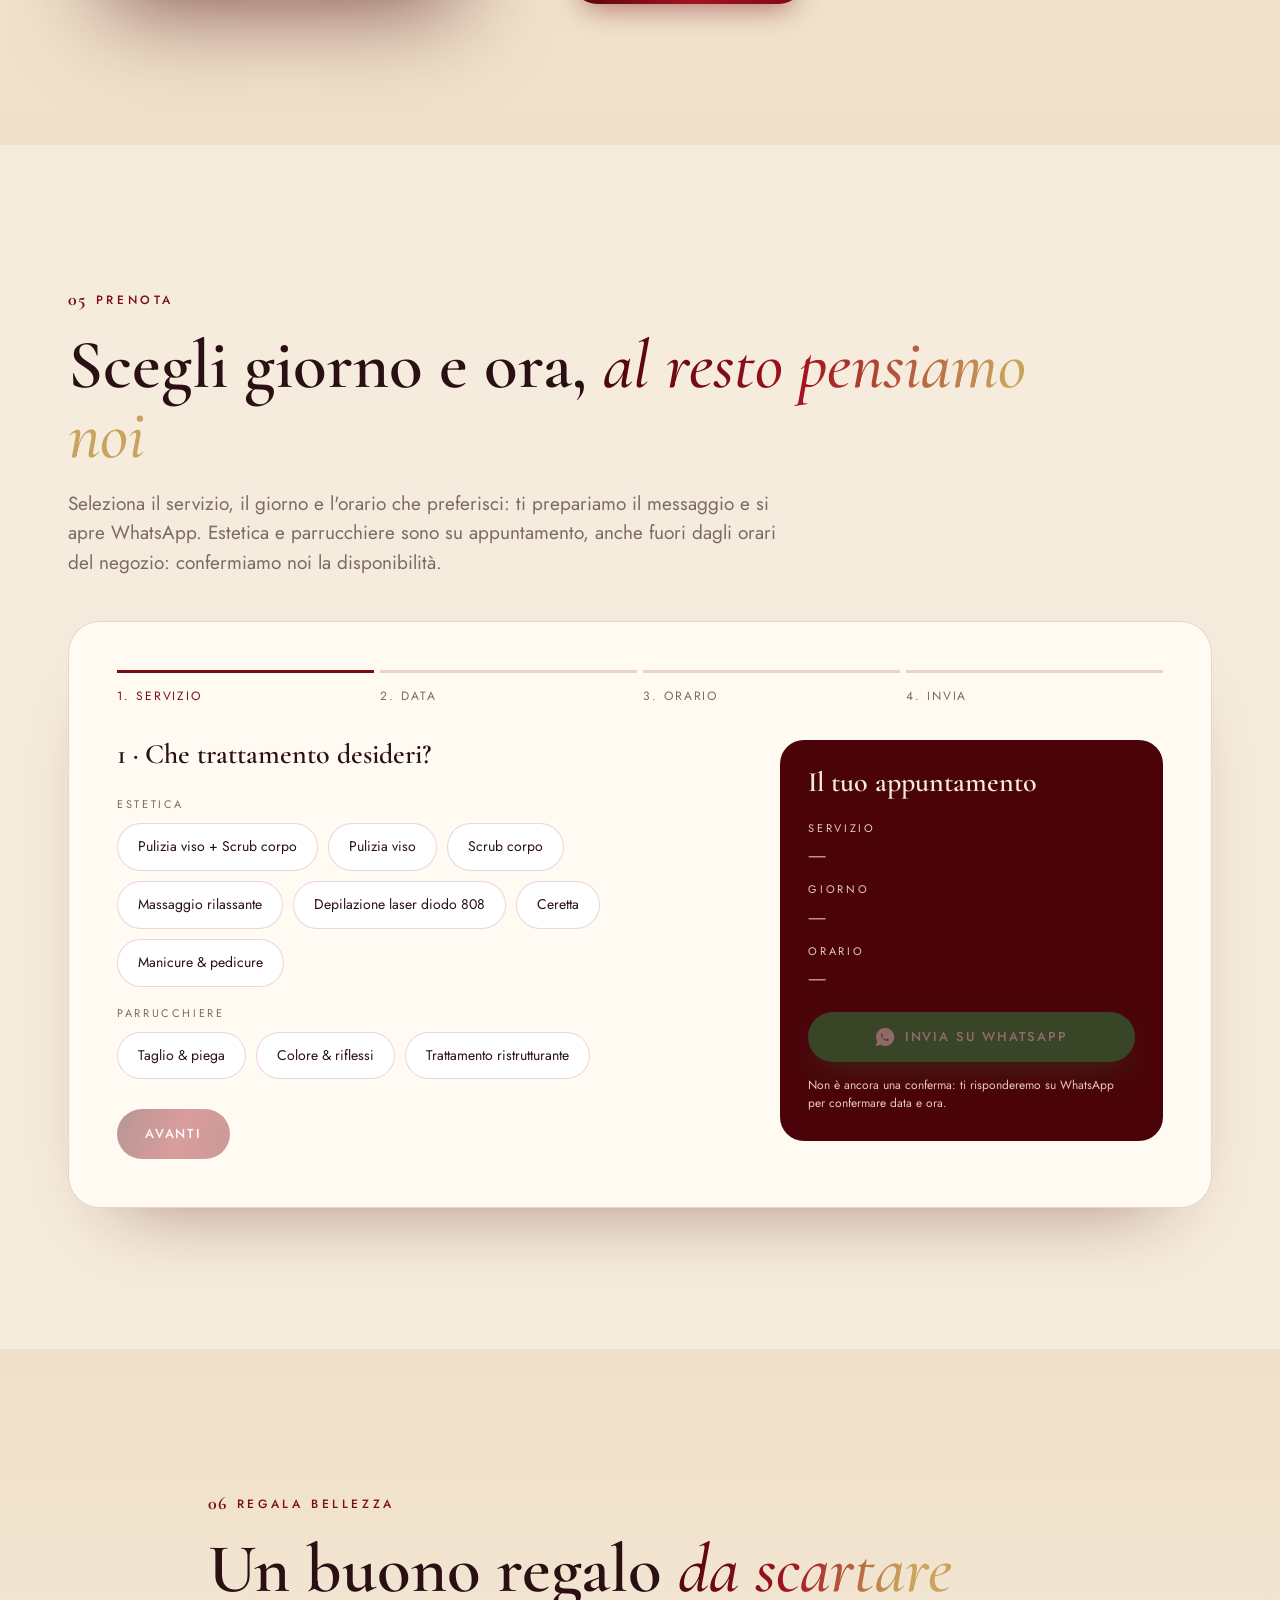
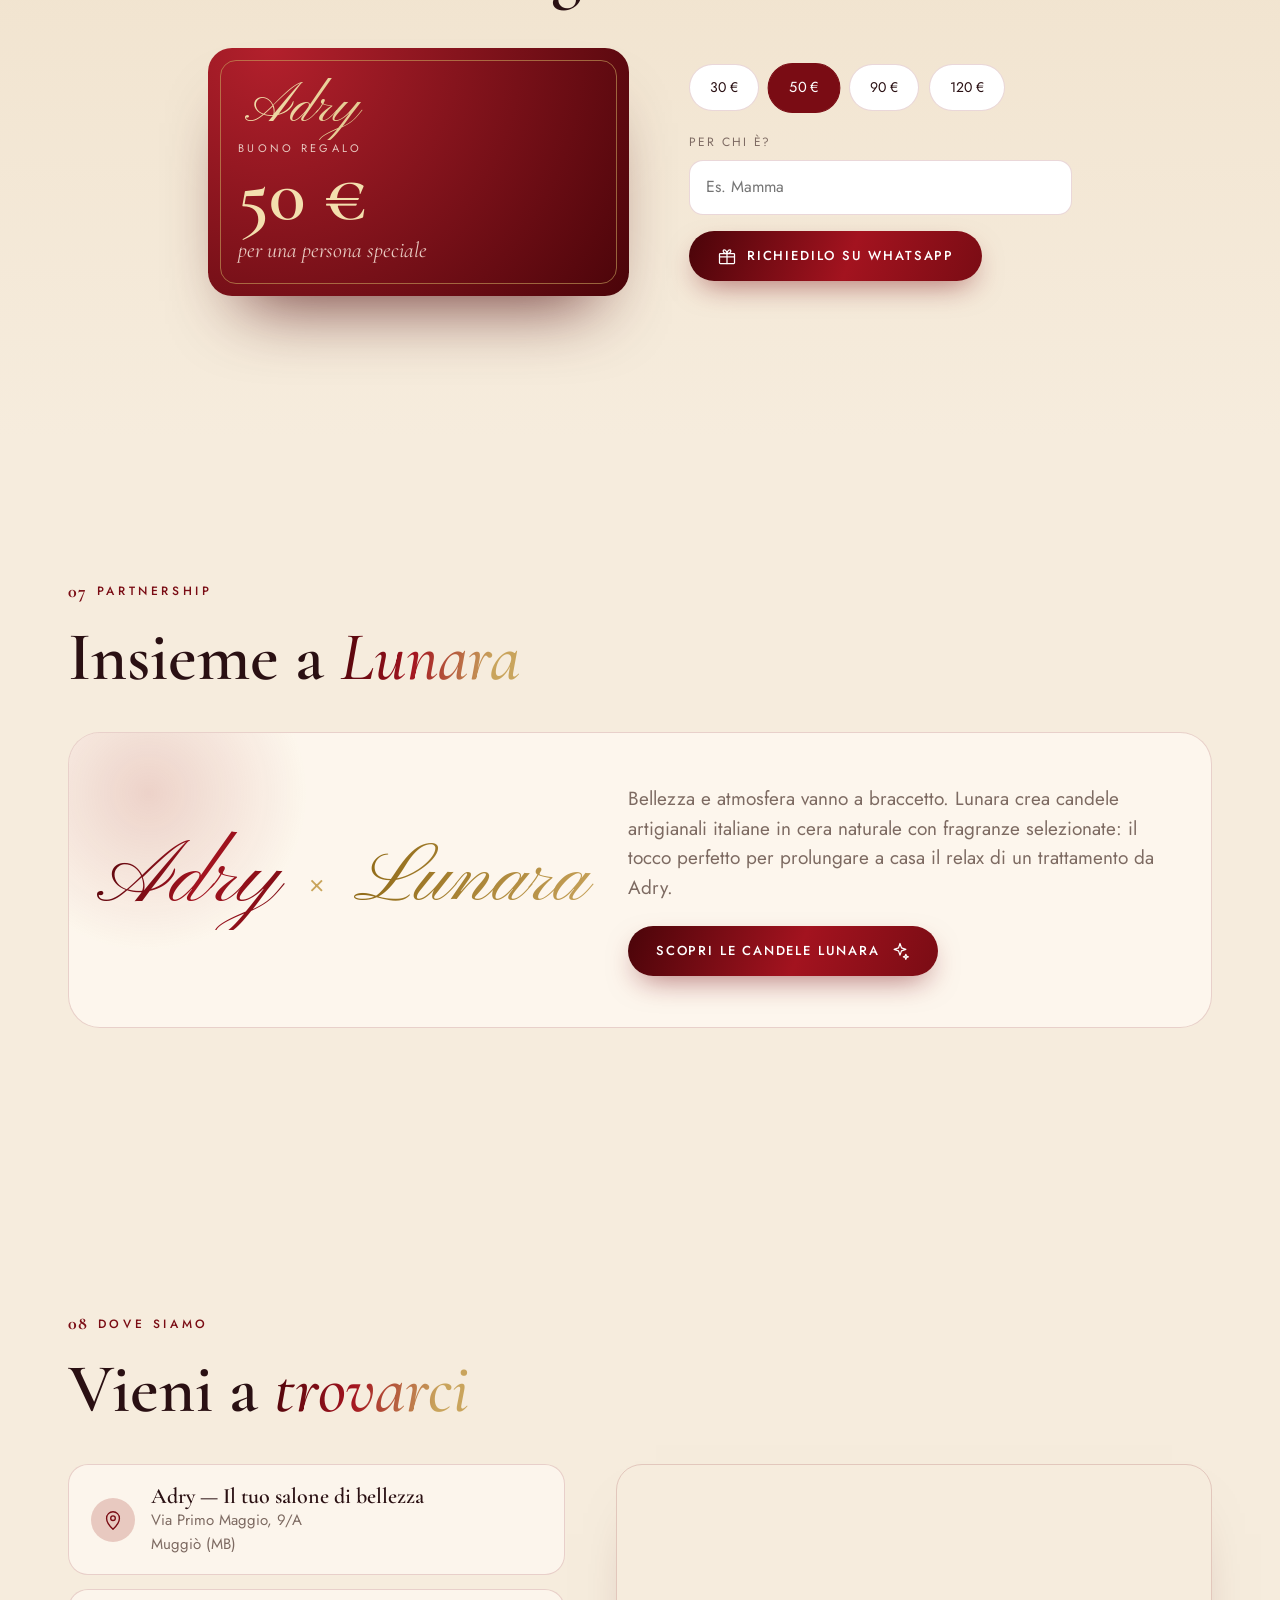
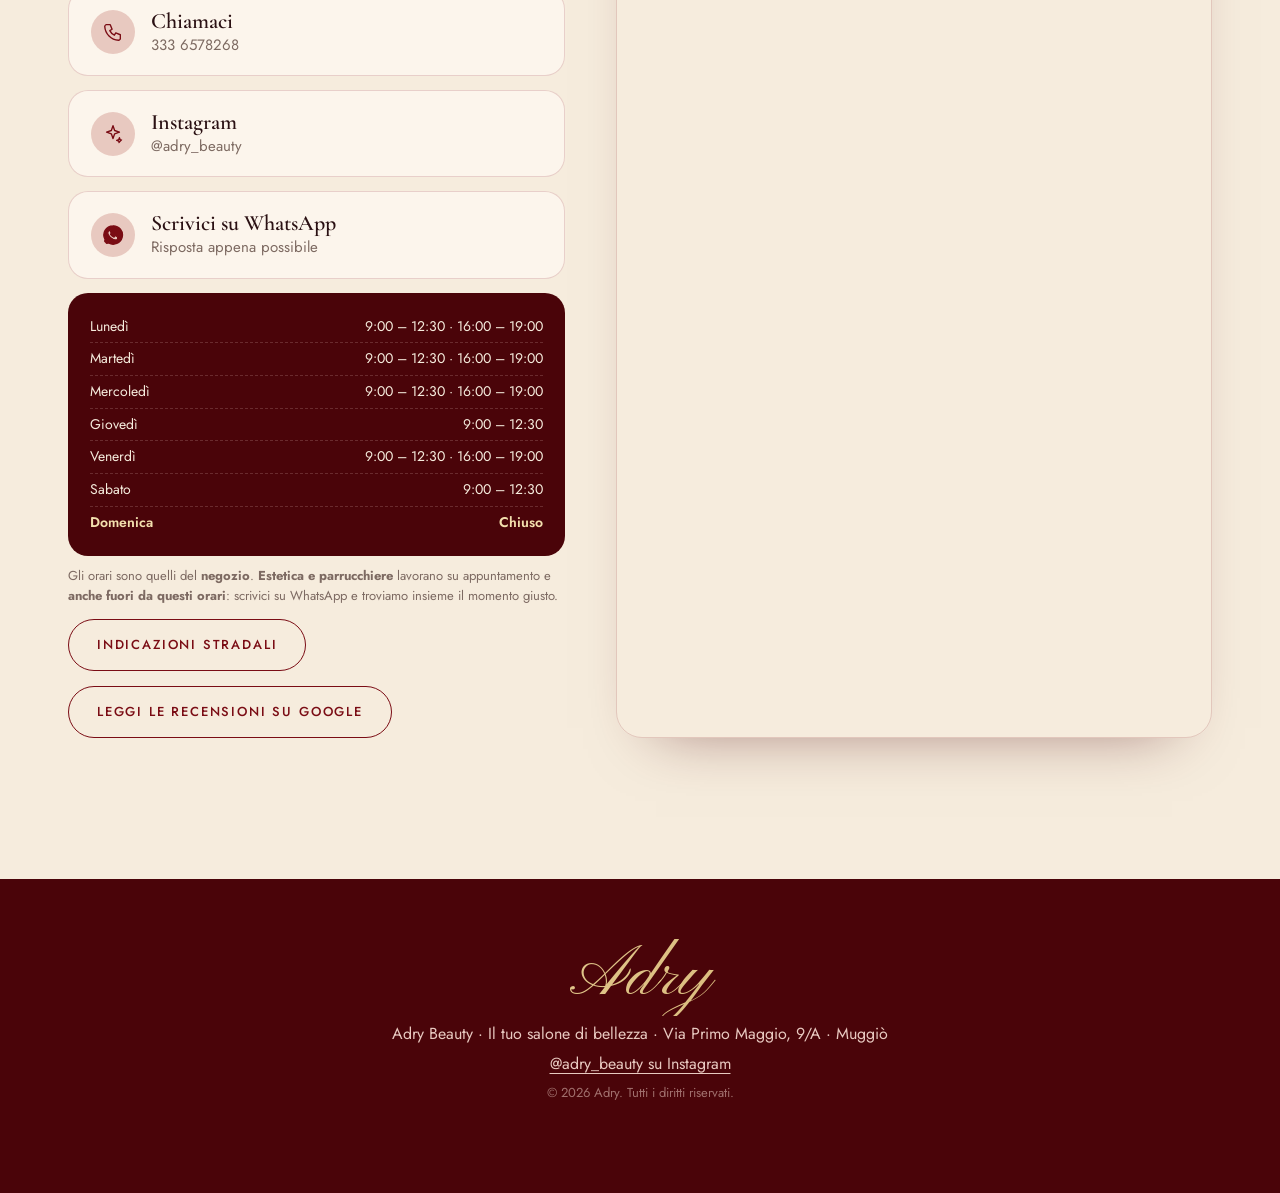
==== commit 13e6c17b: "Use Adry script A as site favicon" ====
--- a/index.html
+++ b/index.html
@@ -6,10 +6,7 @@
 <title>Adry — Salone di bellezza, estetica e parrucchiere a Muggiò</title>
 <meta name="description" content="Adry, il tuo salone di bellezza a Muggiò: estetica, trattamenti viso e corpo, parrucchiere. Prenota il tuo appuntamento in un click su WhatsApp.">
 <meta name="theme-color" content="#f6ecdd">
-<link rel="icon" href="assets/icon-32.png?v=3" sizes="any">
-<link rel="icon" type="image/png" sizes="32x32" href="assets/icon-32.png?v=3">
-<link rel="icon" type="image/png" sizes="192x192" href="assets/icon-192.png?v=3">
-<link rel="apple-touch-icon" href="assets/apple-touch-icon.png?v=3">
+<link rel="icon" type="image/svg+xml" href="assets/favicon.svg?v=4">
 <meta property="og:title" content="Adry — Il tuo salone di bellezza">
 <meta property="og:description" content="Estetica e parrucchiere a Muggiò. Prenota online via WhatsApp.">
 <meta property="og:type" content="website">
--- a/css/styles.css
+++ b/css/styles.css
@@ -402,6 +402,8 @@
 .pcard.product-compact:hover{transform:translateY(-4px);box-shadow:0 24px 44px -28px rgba(74,4,9,.4)}
 .product-compact .pc-body{padding:20px;display:flex;flex-direction:column;gap:12px;min-height:170px}
 .product-labels{display:flex;align-items:center;gap:8px;flex-wrap:wrap}
+.product-labels .tag{font-size:10px;letter-spacing:.14em;text-transform:uppercase;padding:4px 10px;border-radius:99px;background:var(--g1);color:#fff}
+.product-labels .tag.off{background:#8a8a82}
 .product-compact .pc-cat{font-size:10px;letter-spacing:.18em;text-transform:uppercase;color:var(--mut)}
 .product-compact h4{font:600 clamp(20px,2vw,25px)/1.12 var(--f-serif);min-height:2.2em}
 .product-detail-link{text-align:left;color:var(--ink);text-decoration:underline;text-decoration-color:rgba(122,12,20,.25);text-underline-offset:4px}
@@ -435,5 +437,6 @@
   .product-compact h4{font-size:19px}
   .product-compact .pc-foot{align-items:flex-start;flex-direction:column}
   .product-compact .add{width:100%;justify-content:center}
+  .product-compact .add span{display:inline}
   .product-detail-content .pc-foot{flex-direction:row;align-items:center}
 }
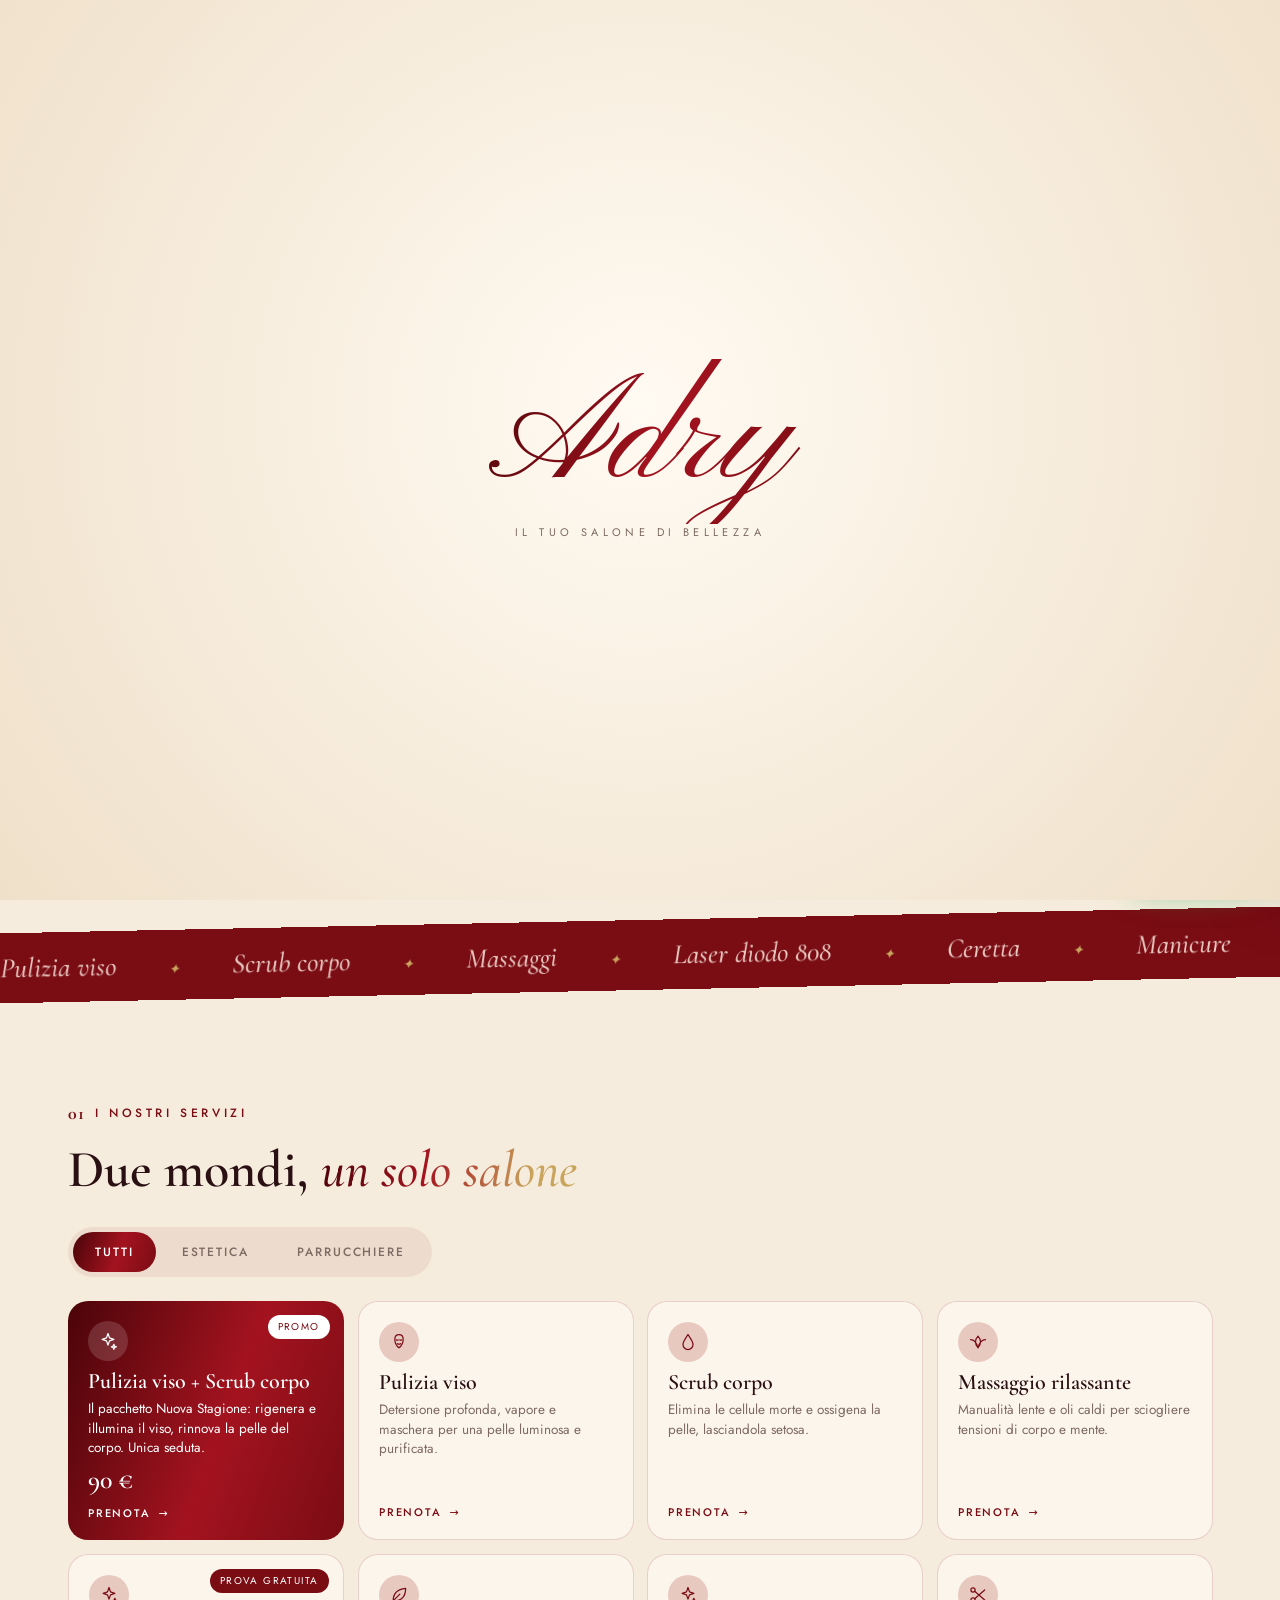
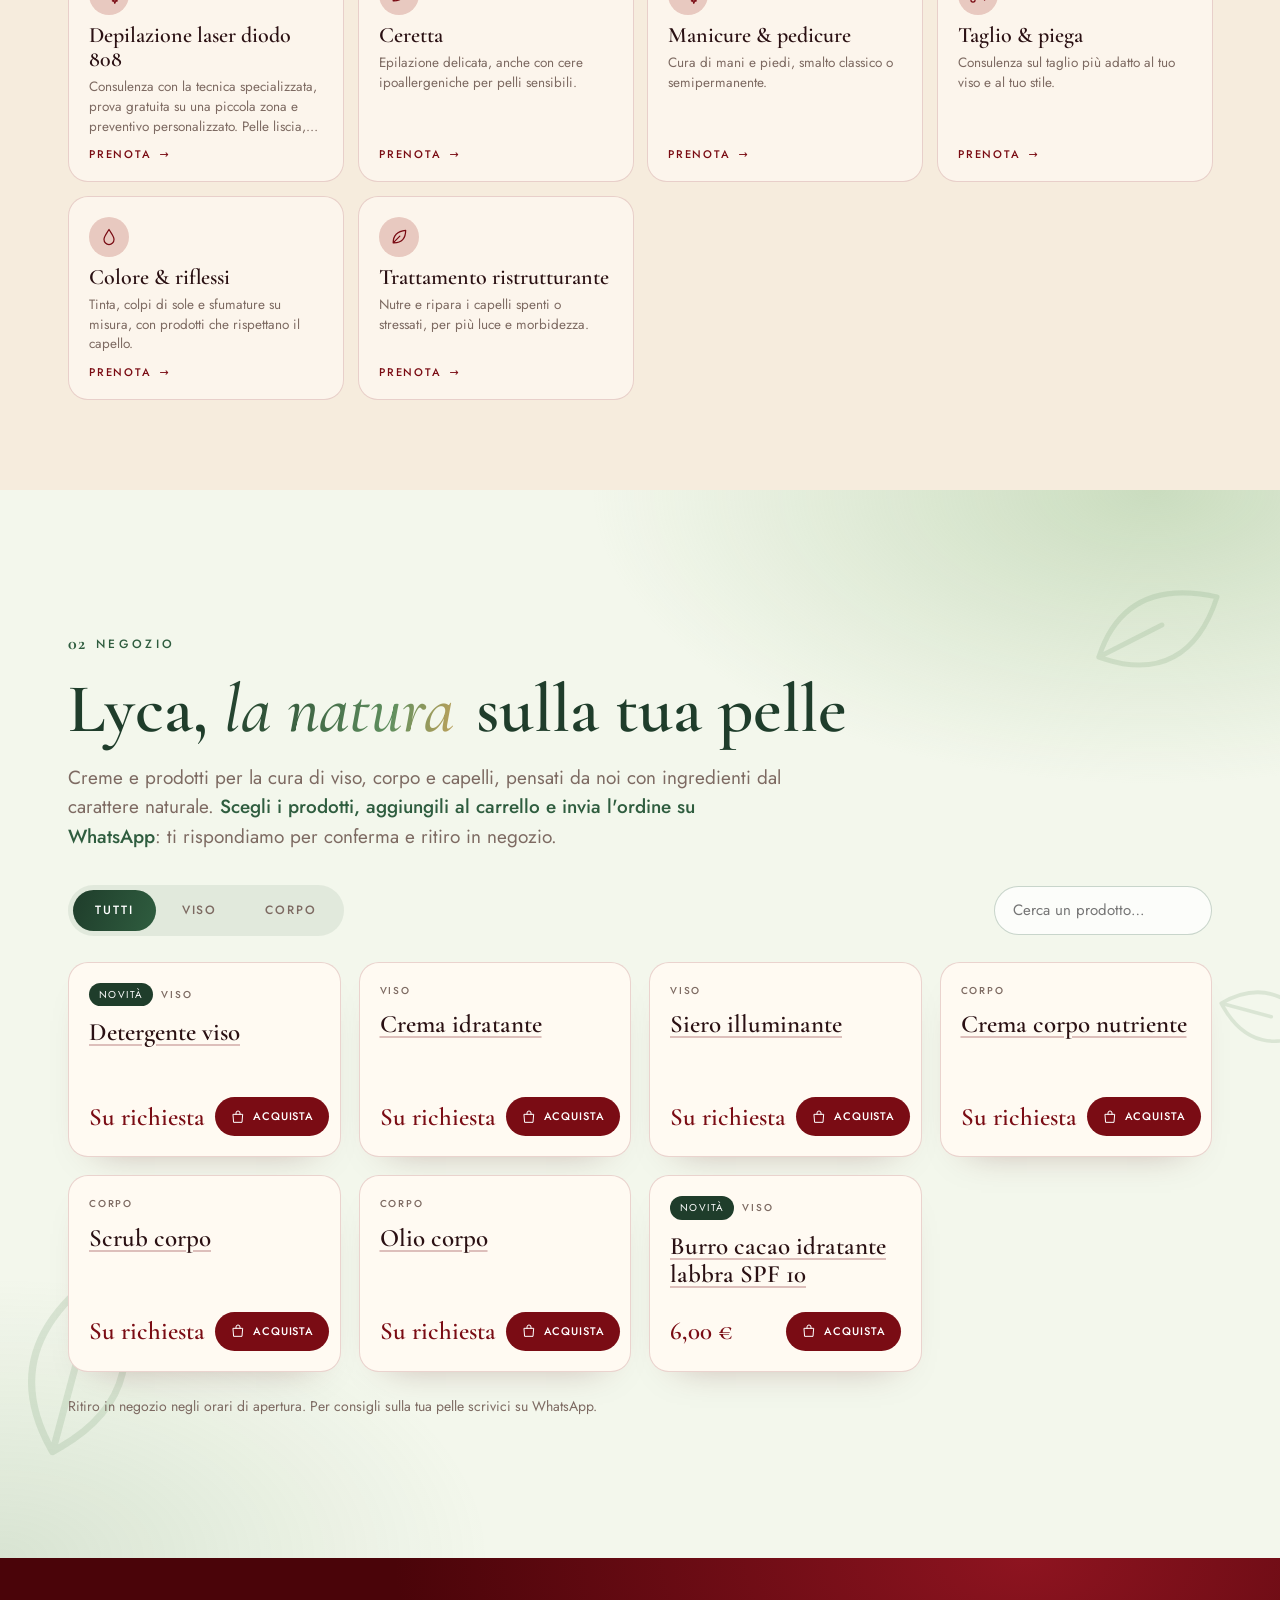
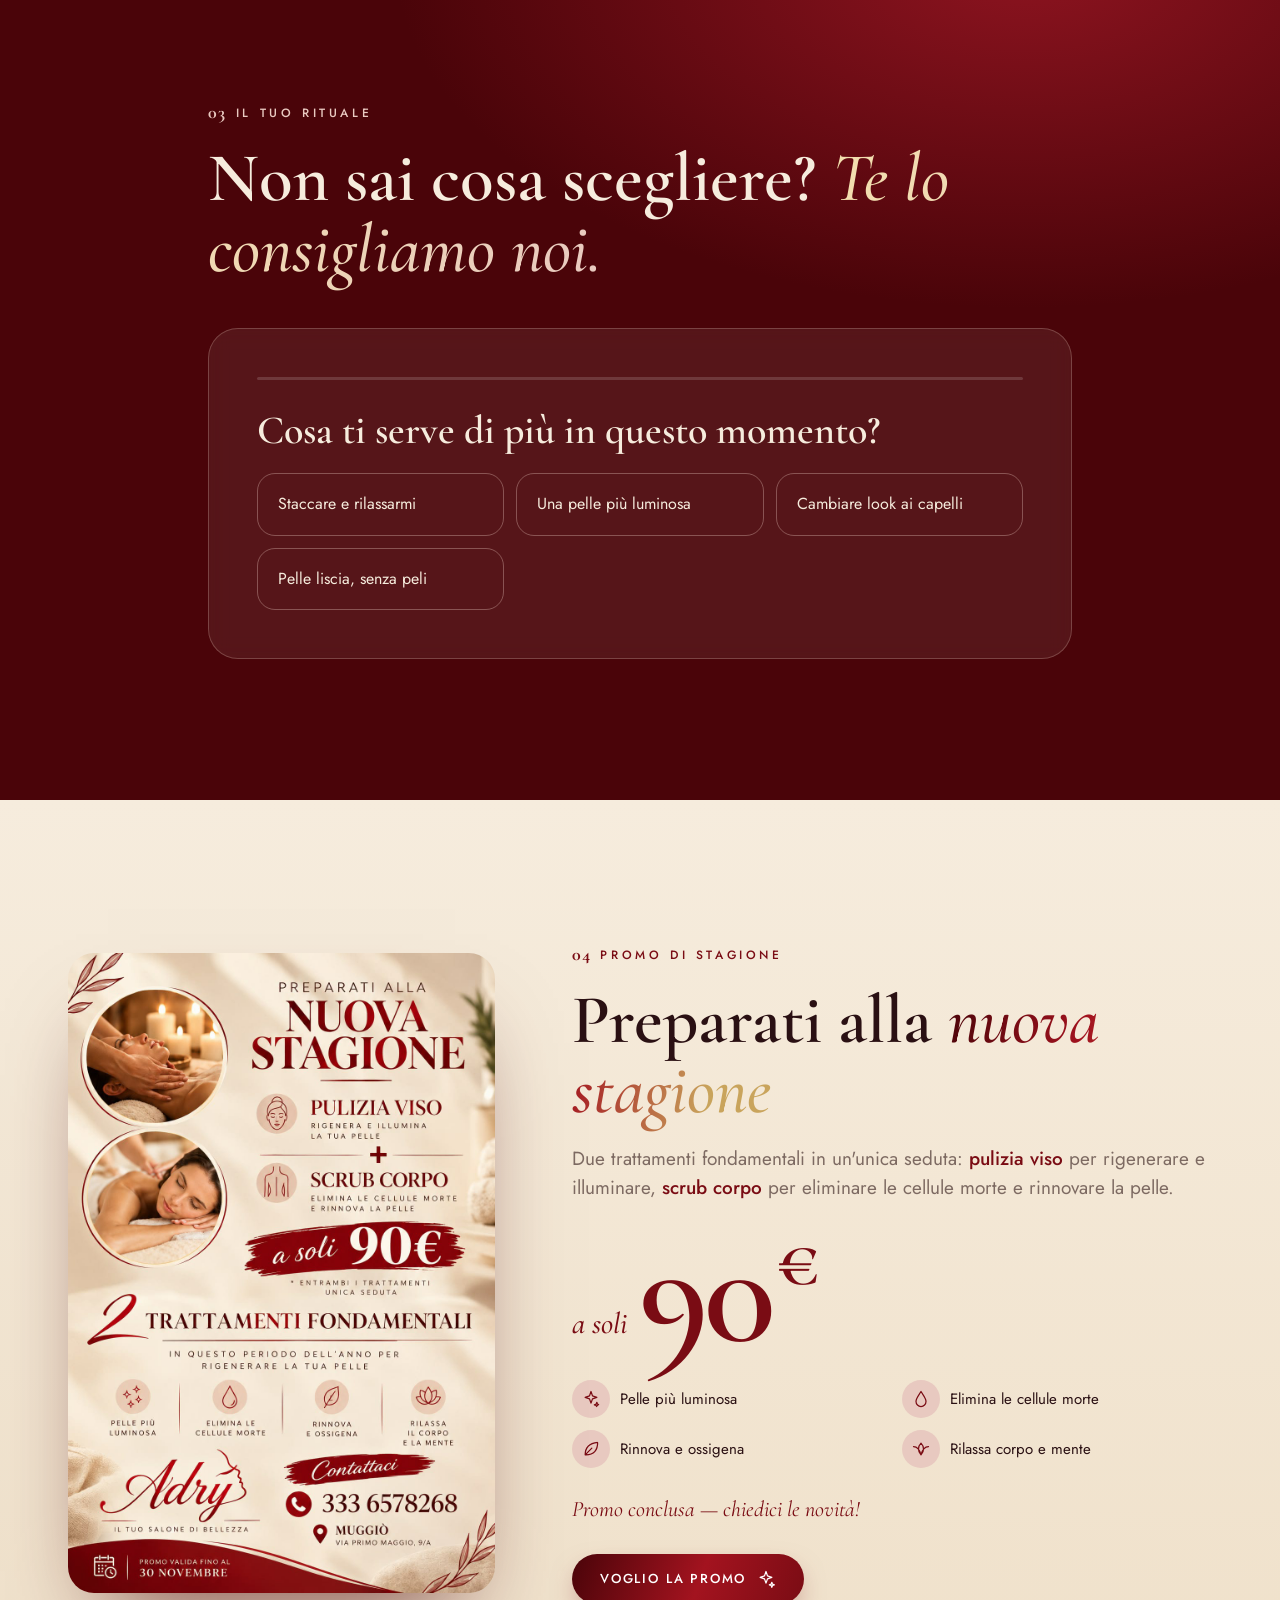
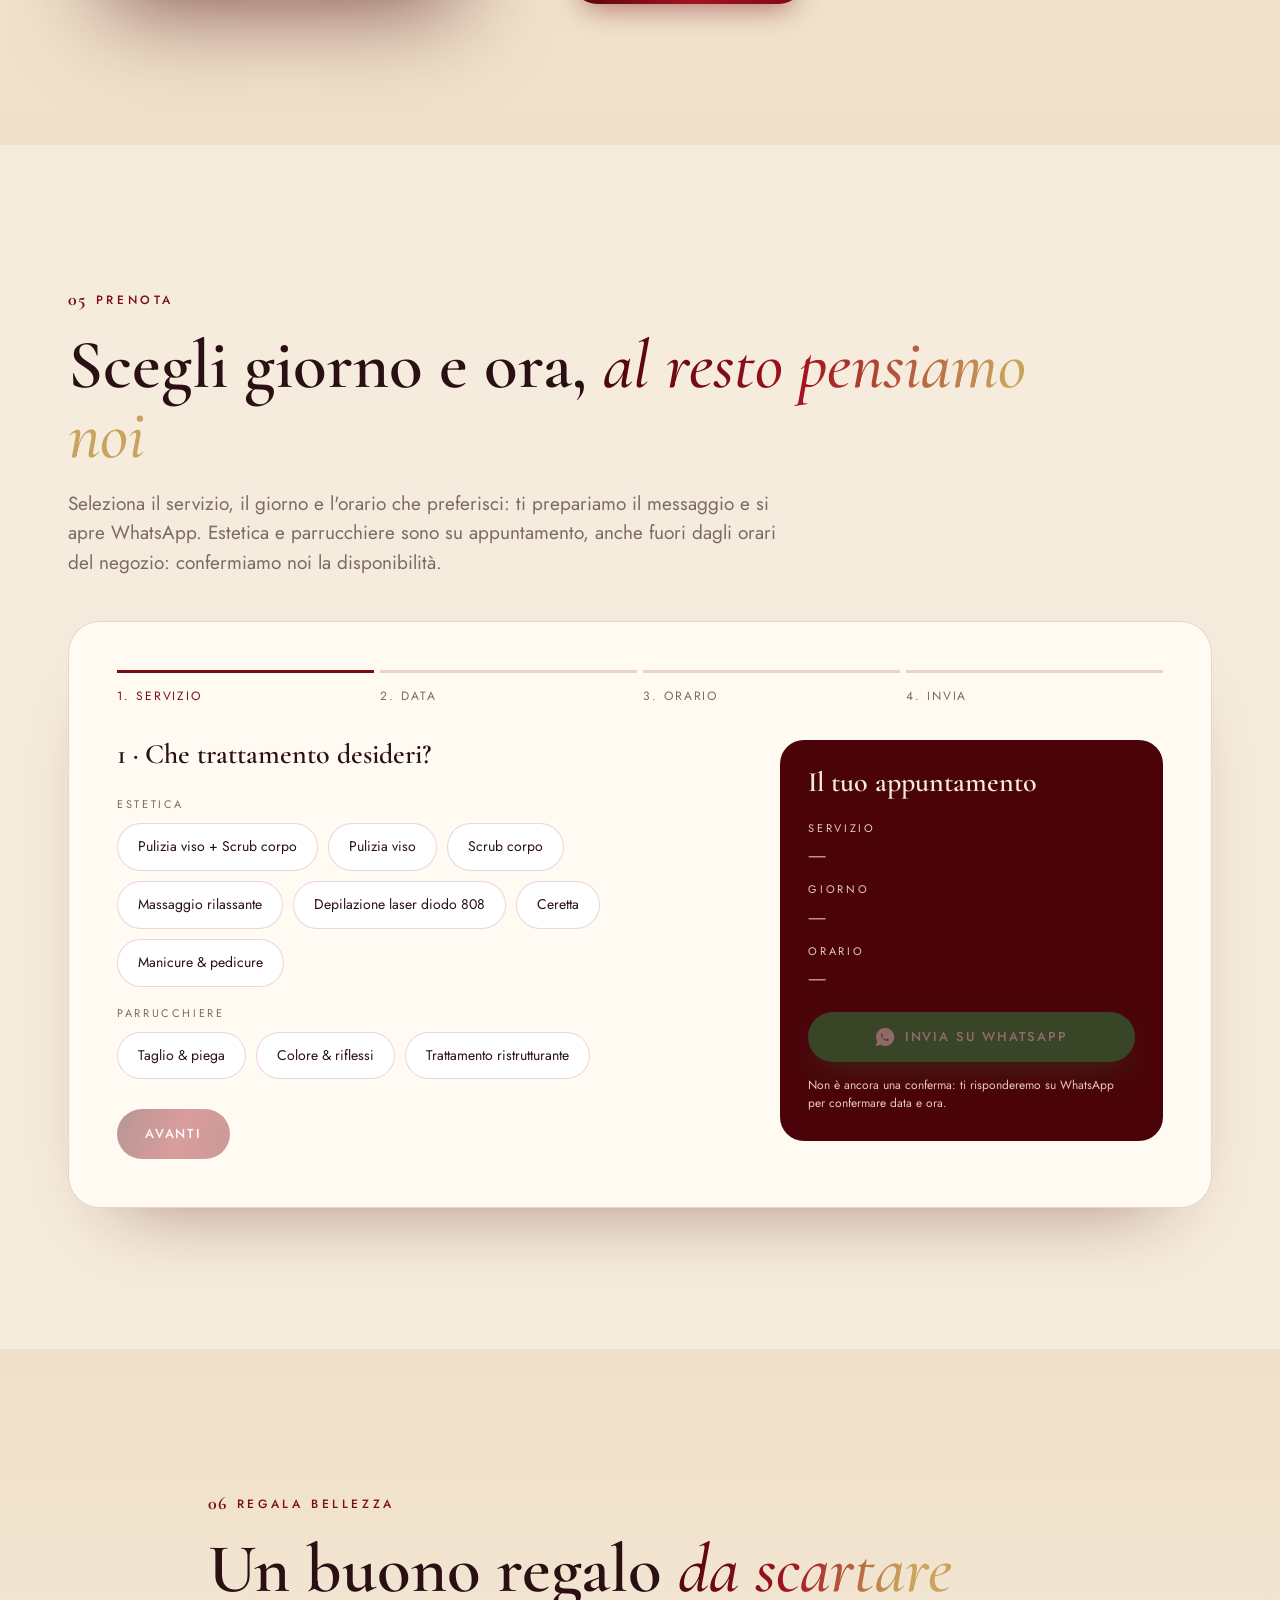
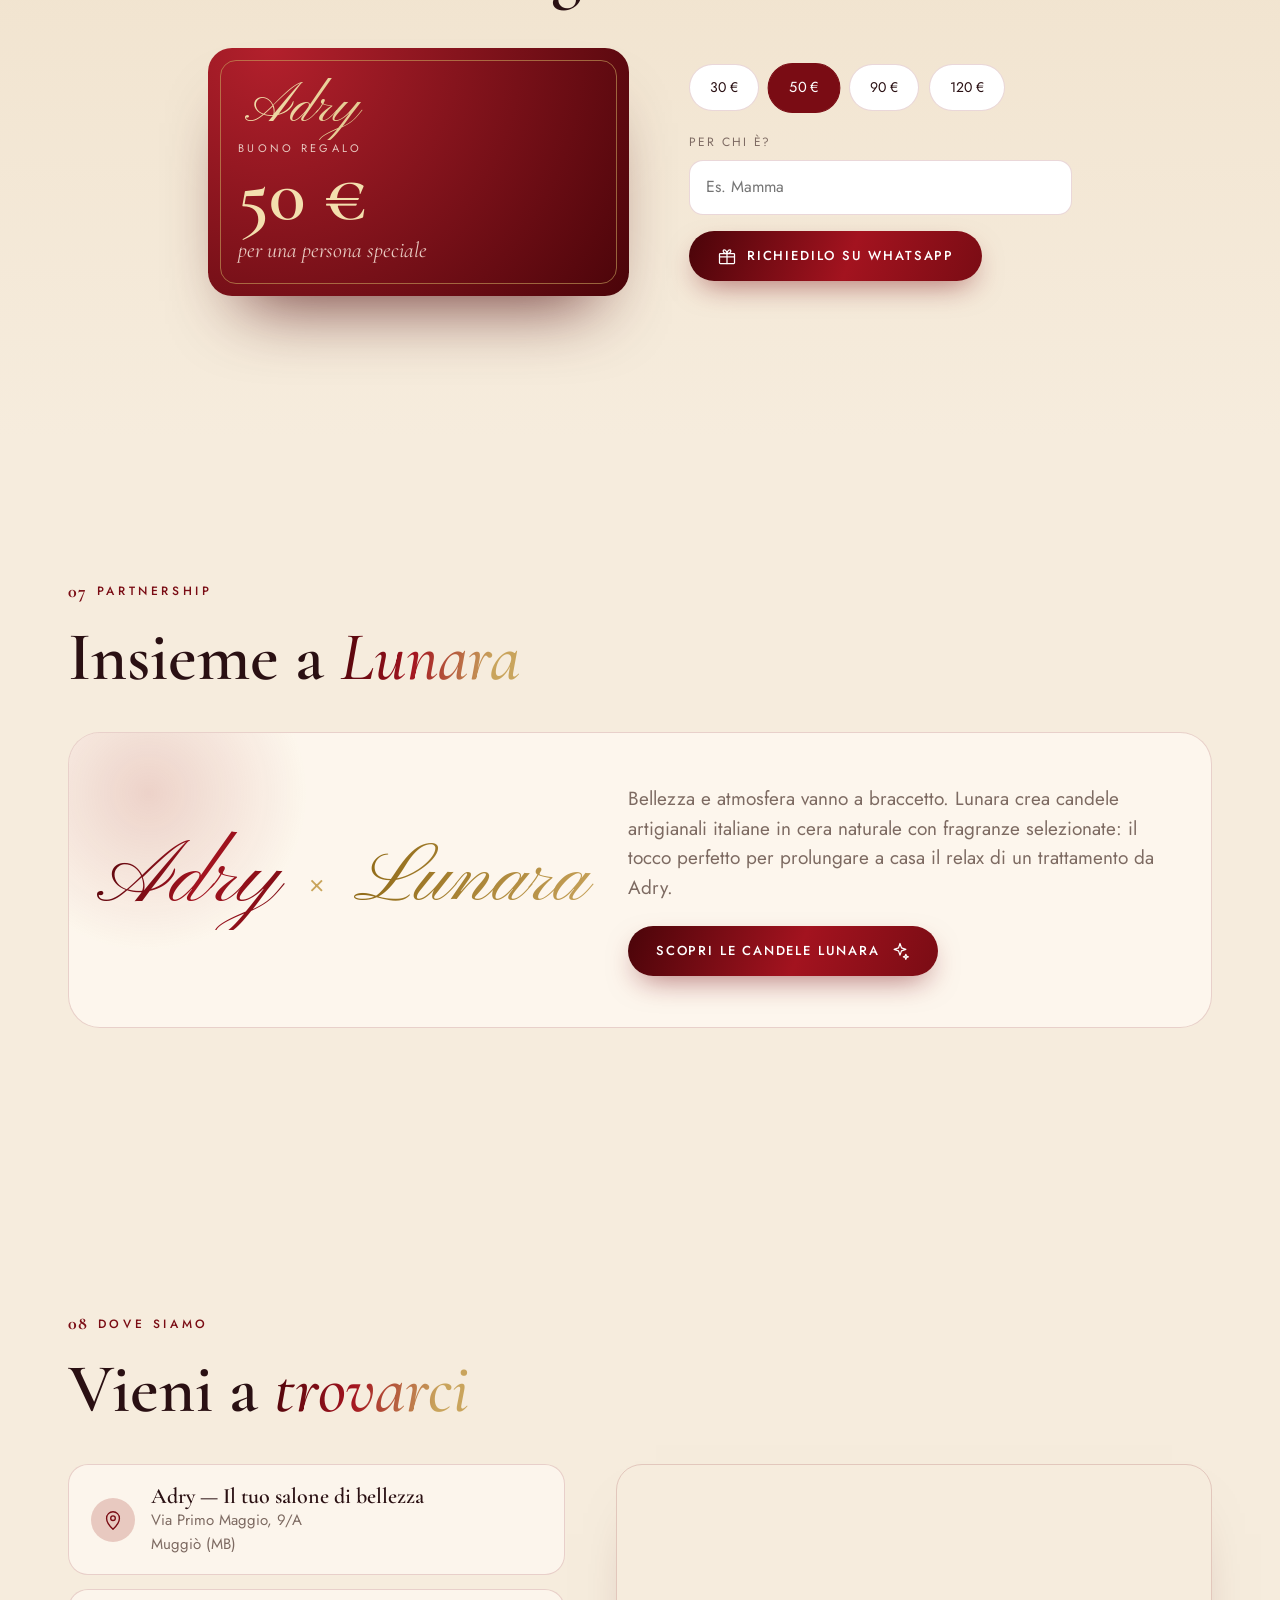
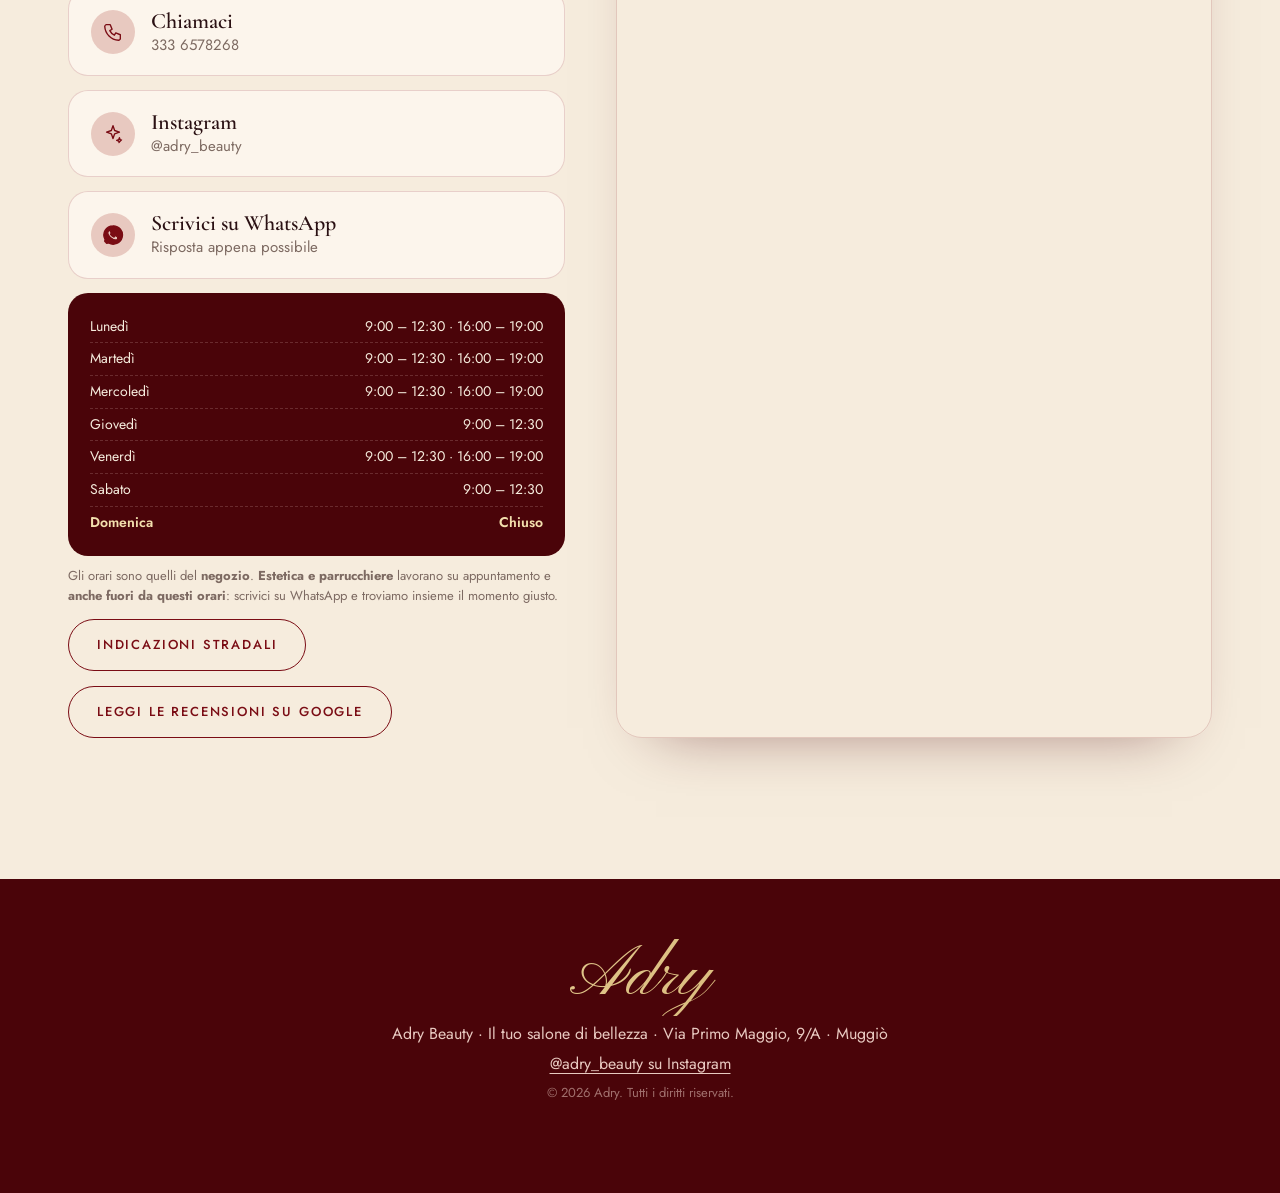
==== commit 87f8cfaa: "Refresh favicon cache version" ====
--- a/index.html
+++ b/index.html
@@ -6,7 +6,7 @@
 <title>Adry — Salone di bellezza, estetica e parrucchiere a Muggiò</title>
 <meta name="description" content="Adry, il tuo salone di bellezza a Muggiò: estetica, trattamenti viso e corpo, parrucchiere. Prenota il tuo appuntamento in un click su WhatsApp.">
 <meta name="theme-color" content="#f6ecdd">
-<link rel="icon" type="image/svg+xml" href="assets/favicon.svg?v=4">
+<link rel="icon" type="image/svg+xml" href="assets/favicon.svg?v=5">
 <meta property="og:title" content="Adry — Il tuo salone di bellezza">
 <meta property="og:description" content="Estetica e parrucchiere a Muggiò. Prenota online via WhatsApp.">
 <meta property="og:type" content="website">
